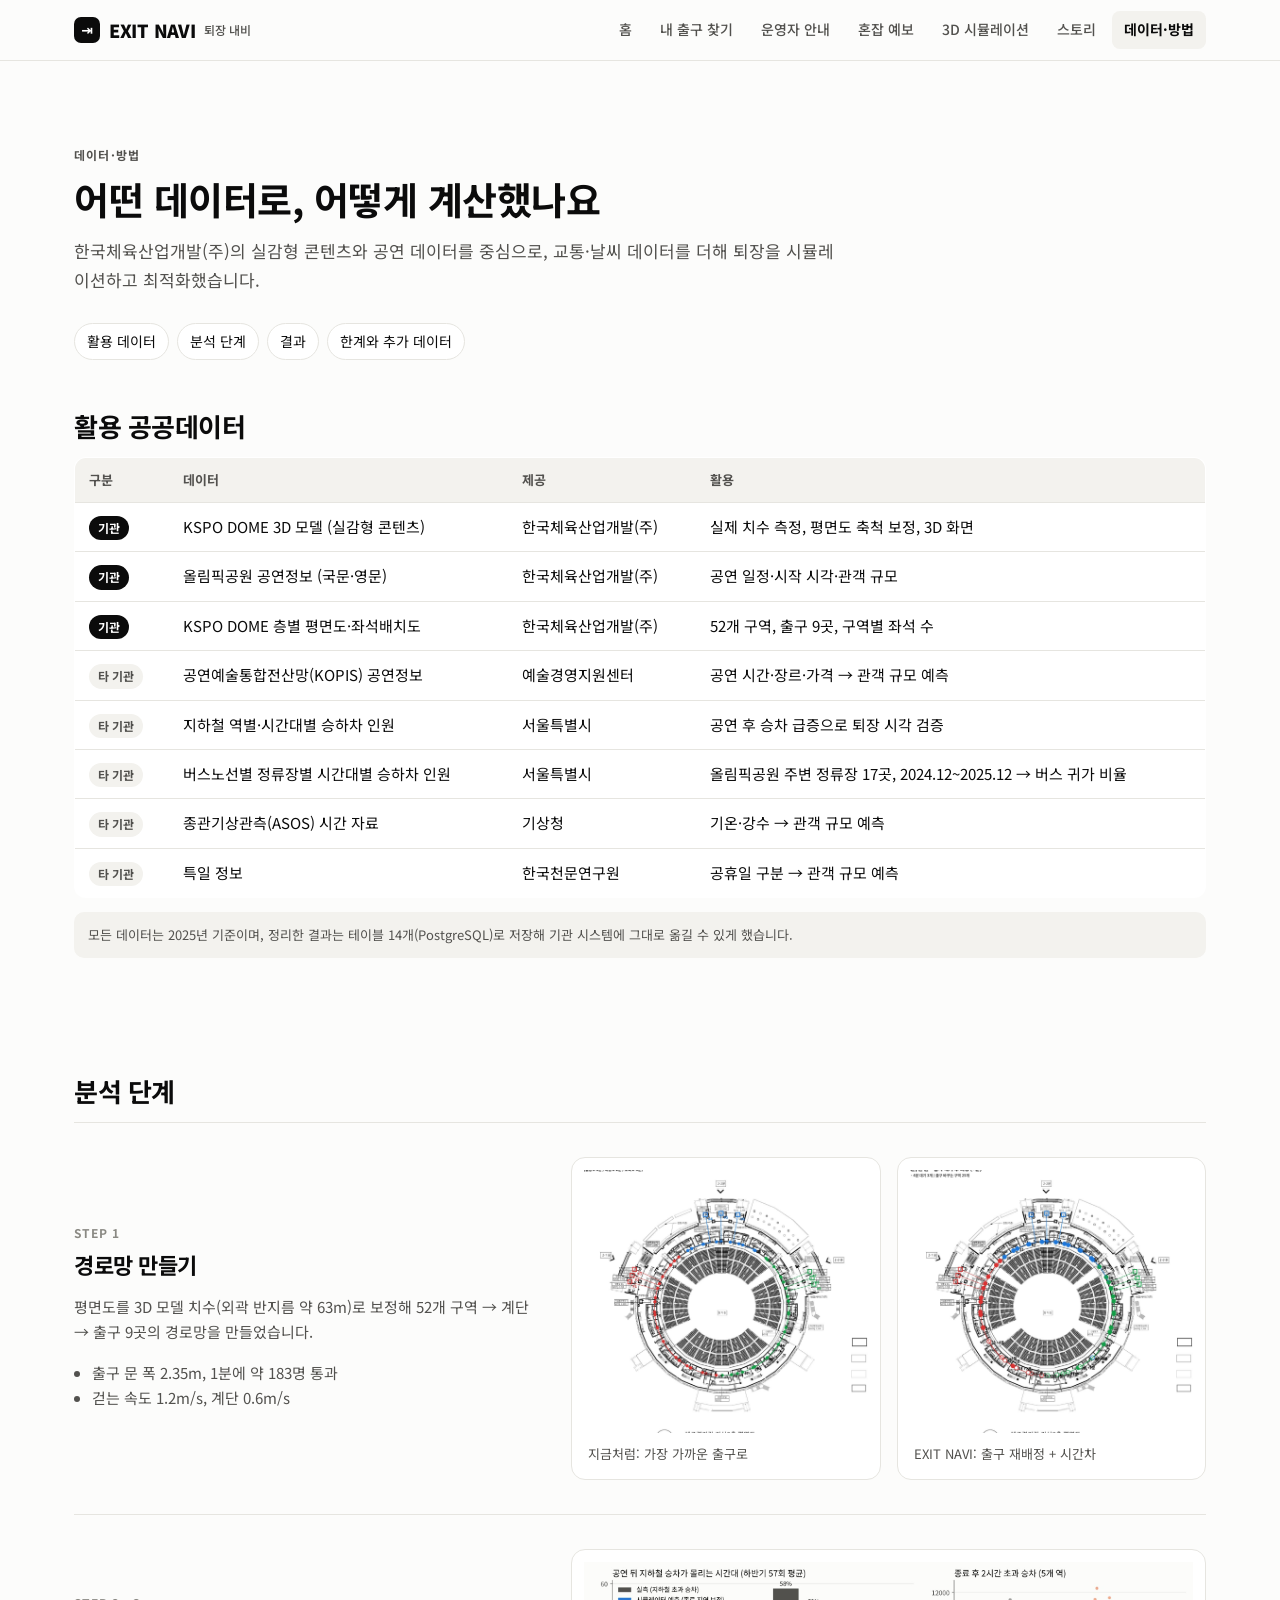
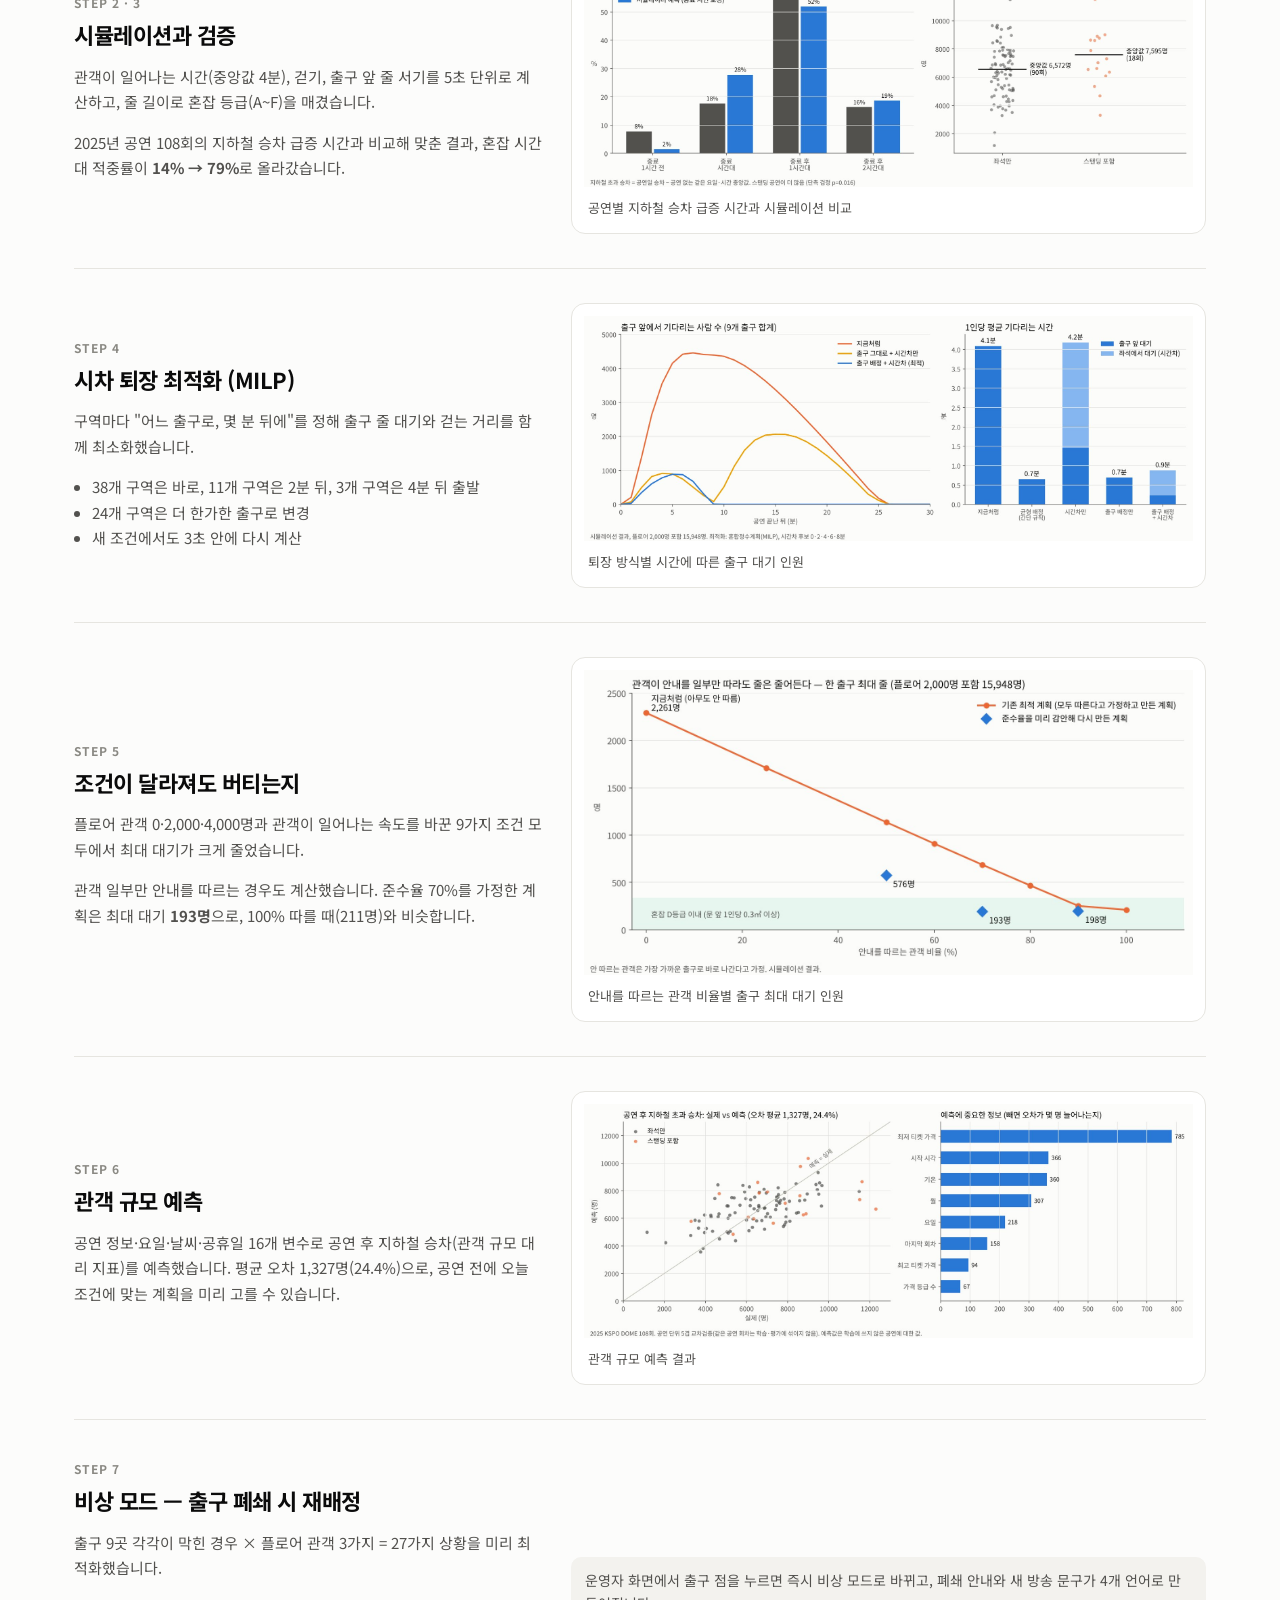
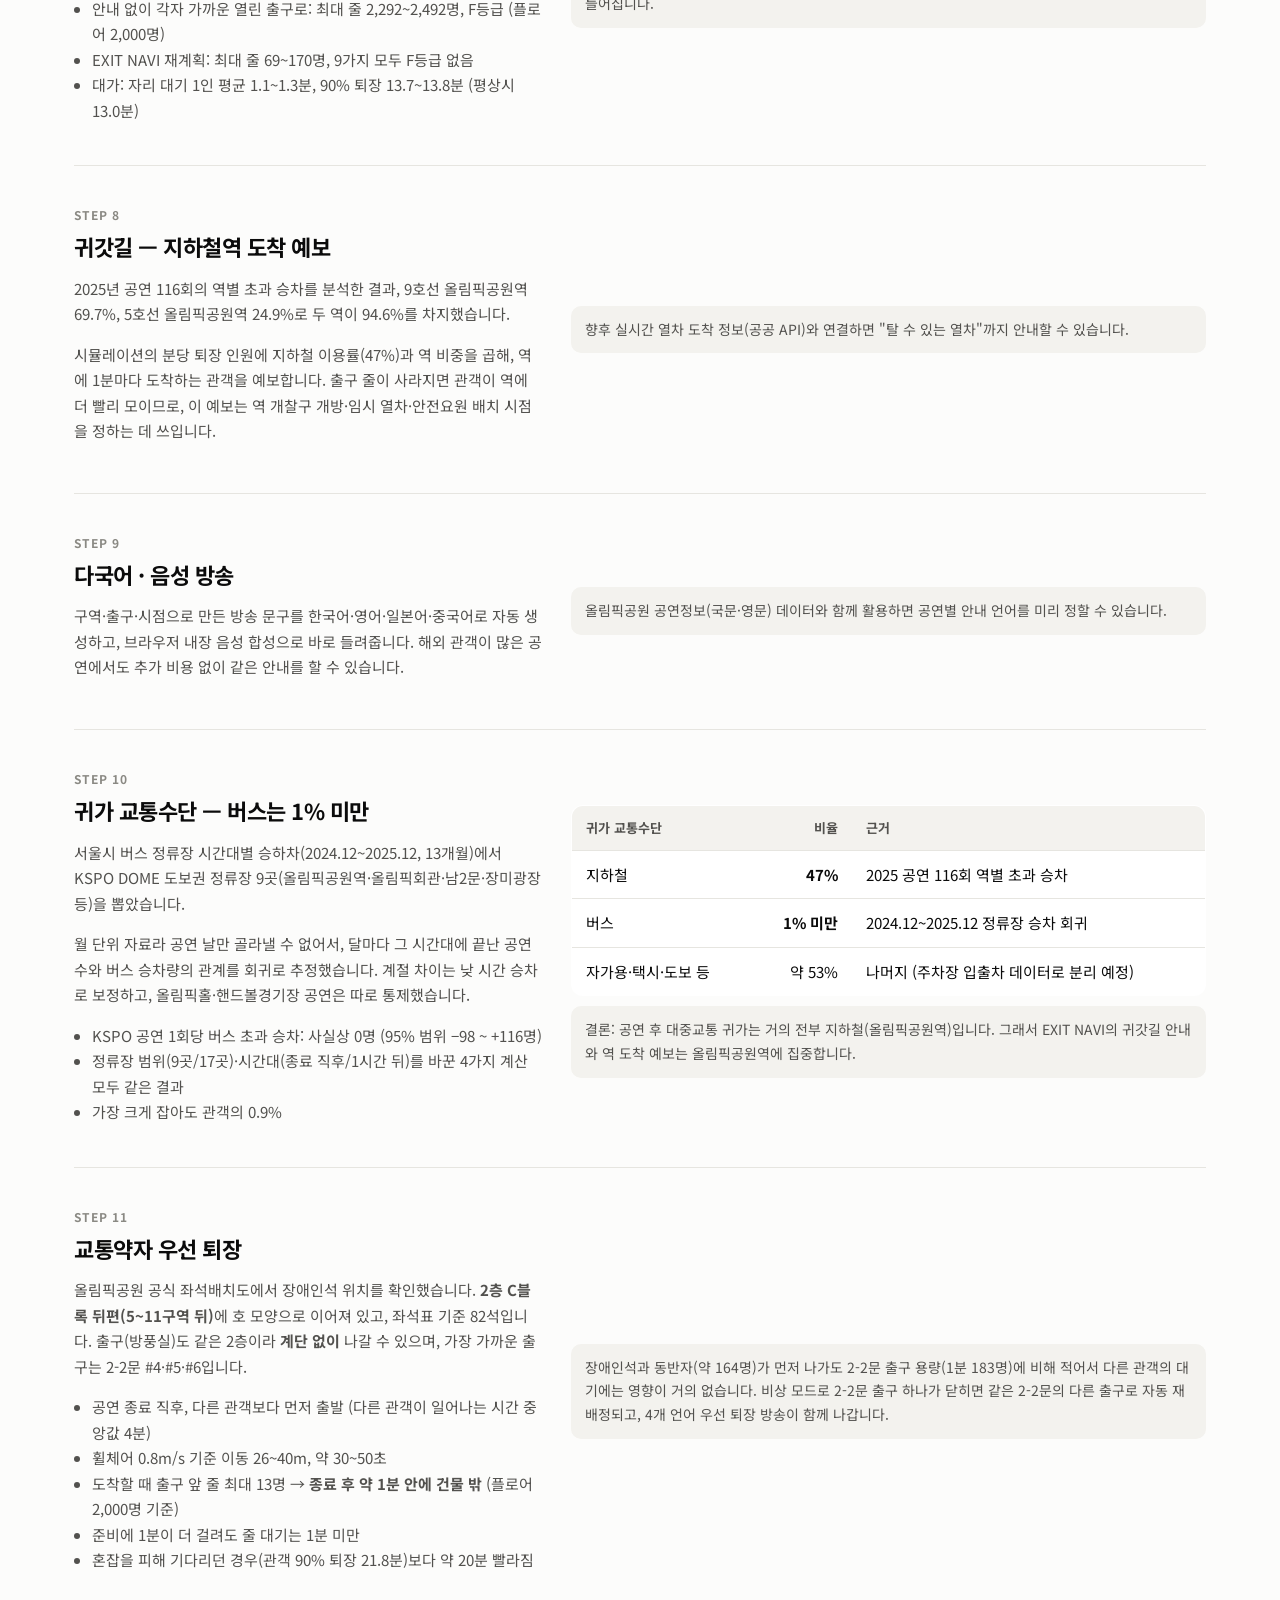
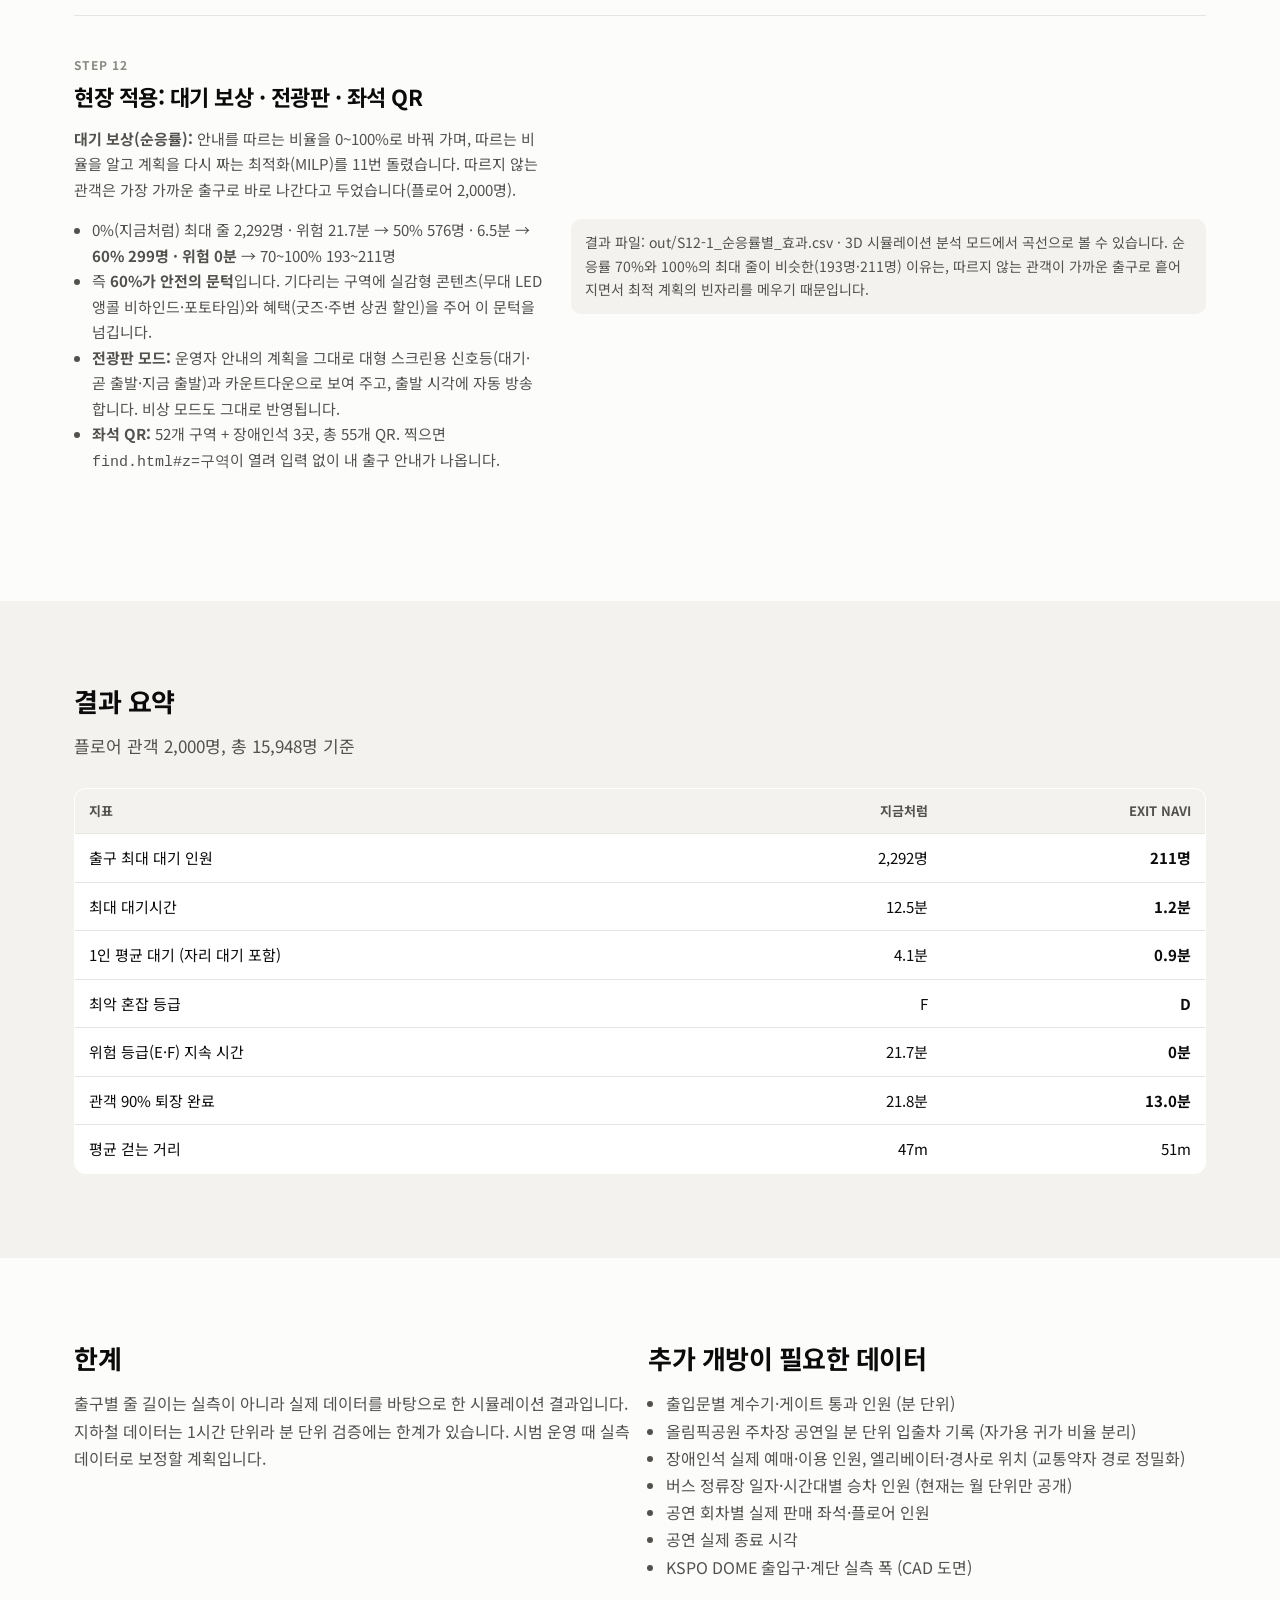
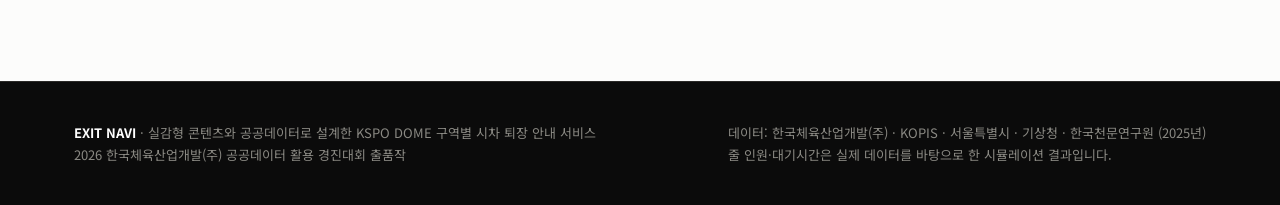
==== about.html @ d622c2fb "add: 추가 기능들" ====
<!DOCTYPE html>
<html lang="ko">
<head>
<meta charset="utf-8">
<meta name="viewport" content="width=device-width, initial-scale=1">
<title>데이터·방법 · EXIT NAVI</title>
<link rel="stylesheet" href="https://fonts.googleapis.com/css2?family=Noto+Sans+KR:wght@400;500;700;900&display=swap">
<link rel="stylesheet" href="css/site.css">
<style>
.toc{display:flex;flex-wrap:wrap;gap:8px;margin-top:6px}
.toc a{font-size:14px;text-decoration:none;border:1px solid var(--line);background:#fff;border-radius:999px;padding:6px 12px}
.step{display:grid;grid-template-columns:minmax(0,.85fr) minmax(0,1.15fr);gap:28px;align-items:center;padding:34px 0;border-top:1px solid var(--line)}
.step h3{font-size:22px;margin:6px 0 10px}
.step p,.step li{color:var(--ink2);font-size:15px}
.step ul{padding-left:18px;margin:8px 0}
.step .k{font-size:12px;font-weight:700;color:var(--ink3);letter-spacing:.08em}
@media(max-width:860px){.step{grid-template-columns:1fr}}
</style>
</head>
<body>
<section style="padding-bottom:30px">
  <div class="wrap">
    <p class="eyebrow">데이터·방법</p>
    <h2 class="t">어떤 데이터로, 어떻게 계산했나요</h2>
    <p class="lead">한국체육산업개발(주)의 실감형 콘텐츠와 공연 데이터를 중심으로, 교통·날씨 데이터를 더해 퇴장을 시뮬레이션하고 최적화했습니다.</p>
    <div class="toc"><a href="#data">활용 데이터</a><a href="#method">분석 단계</a><a href="#result">결과</a><a href="#limit">한계와 추가 데이터</a></div>
  </div>
</section>

<section id="data" style="padding-top:20px">
  <div class="wrap">
    <h2 class="t" style="font-size:26px">활용 공공데이터</h2>
    <div class="tbl">
    <table class="t">
      <thead><tr><th>구분</th><th>데이터</th><th>제공</th><th>활용</th></tr></thead>
      <tbody>
        <tr><td><span class="pill org">기관</span></td><td>KSPO DOME 3D 모델 (실감형 콘텐츠)</td><td>한국체육산업개발(주)</td><td>실제 치수 측정, 평면도 축척 보정, 3D 화면</td></tr>
        <tr><td><span class="pill org">기관</span></td><td>올림픽공원 공연정보 (국문·영문)</td><td>한국체육산업개발(주)</td><td>공연 일정·시작 시각·관객 규모</td></tr>
        <tr><td><span class="pill org">기관</span></td><td>KSPO DOME 층별 평면도·좌석배치도</td><td>한국체육산업개발(주)</td><td>52개 구역, 출구 9곳, 구역별 좌석 수</td></tr>
        <tr><td><span class="pill">타 기관</span></td><td>공연예술통합전산망(KOPIS) 공연정보</td><td>예술경영지원센터</td><td>공연 시간·장르·가격 → 관객 규모 예측</td></tr>
        <tr><td><span class="pill">타 기관</span></td><td>지하철 역별·시간대별 승하차 인원</td><td>서울특별시</td><td>공연 후 승차 급증으로 퇴장 시각 검증</td></tr>
        <tr><td><span class="pill">타 기관</span></td><td>버스노선별 정류장별 시간대별 승하차 인원</td><td>서울특별시</td><td>올림픽공원 주변 정류장 17곳, 2024.12~2025.12 → 버스 귀가 비율</td></tr>
        <tr><td><span class="pill">타 기관</span></td><td>종관기상관측(ASOS) 시간 자료</td><td>기상청</td><td>기온·강수 → 관객 규모 예측</td></tr>
        <tr><td><span class="pill">타 기관</span></td><td>특일 정보</td><td>한국천문연구원</td><td>공휴일 구분 → 관객 규모 예측</td></tr>
      </tbody>
    </table>
    </div>
    <p class="note" style="margin-top:14px">모든 데이터는 2025년 기준이며, 정리한 결과는 테이블 14개(PostgreSQL)로 저장해 기관 시스템에 그대로 옮길 수 있게 했습니다.</p>
  </div>
</section>

<section id="method" style="padding-top:20px">
  <div class="wrap">
    <h2 class="t" style="font-size:26px">분석 단계</h2>
    <div class="step">
      <div><span class="k">STEP 1</span><h3>경로망 만들기</h3>
        <p>평면도를 3D 모델 치수(외곽 반지름 약 63m)로 보정해 52개 구역 → 계단 → 출구 9곳의 경로망을 만들었습니다.</p>
        <ul><li>출구 문 폭 2.35m, 1분에 약 183명 통과</li><li>걷는 속도 1.2m/s, 계단 0.6m/s</li></ul></div>
      <div class="two"><figure class="fig"><img src="img/overlay.jpg" alt="지금처럼 가까운 출구로 나갈 때 경로"><figcaption>지금처럼: 가장 가까운 출구로</figcaption></figure><figure class="fig"><img src="img/planmap.jpg" alt="EXIT NAVI 최적 계획 경로"><figcaption>EXIT NAVI: 출구 재배정 + 시간차</figcaption></figure></div>
    </div>
    <div class="step">
      <div><span class="k">STEP 2 · 3</span><h3>시뮬레이션과 검증</h3>
        <p>관객이 일어나는 시간(중앙값 4분), 걷기, 출구 앞 줄 서기를 5초 단위로 계산하고, 줄 길이로 혼잡 등급(A~F)을 매겼습니다.</p>
        <p>2025년 공연 108회의 지하철 승차 급증 시간과 비교해 맞춘 결과, 혼잡 시간대 적중률이 <b>14% → 79%</b>로 올라갔습니다.</p></div>
      <figure class="fig"><img src="img/valid.jpg" alt="지하철 승차 데이터와 시뮬레이션 비교 검증 차트"><figcaption>공연별 지하철 승차 급증 시간과 시뮬레이션 비교</figcaption></figure>
    </div>
    <div class="step">
      <div><span class="k">STEP 4</span><h3>시차 퇴장 최적화 (MILP)</h3>
        <p>구역마다 "어느 출구로, 몇 분 뒤에"를 정해 출구 줄 대기와 걷는 거리를 함께 최소화했습니다.</p>
        <ul><li>38개 구역은 바로, 11개 구역은 2분 뒤, 3개 구역은 4분 뒤 출발</li><li>24개 구역은 더 한가한 출구로 변경</li><li>새 조건에서도 3초 안에 다시 계산</li></ul></div>
      <figure class="fig"><img src="img/compare.jpg" alt="퇴장 방식별 출구 대기 인원 비교 차트"><figcaption>퇴장 방식별 시간에 따른 출구 대기 인원</figcaption></figure>
    </div>
    <div class="step">
      <div><span class="k">STEP 5</span><h3>조건이 달라져도 버티는지</h3>
        <p>플로어 관객 0·2,000·4,000명과 관객이 일어나는 속도를 바꾼 9가지 조건 모두에서 최대 대기가 크게 줄었습니다.</p>
        <p>관객 일부만 안내를 따르는 경우도 계산했습니다. 준수율 70%를 가정한 계획은 최대 대기 <b>193명</b>으로, 100% 따를 때(211명)와 비슷합니다.</p></div>
      <figure class="fig"><img src="img/comp.jpg" alt="안내 준수율별 최대 대기 인원 차트"><figcaption>안내를 따르는 관객 비율별 출구 최대 대기 인원</figcaption></figure>
    </div>
    <div class="step">
      <div><span class="k">STEP 6</span><h3>관객 규모 예측</h3>
        <p>공연 정보·요일·날씨·공휴일 16개 변수로 공연 후 지하철 승차(관객 규모 대리 지표)를 예측했습니다. 평균 오차 1,327명(24.4%)으로, 공연 전에 오늘 조건에 맞는 계획을 미리 고를 수 있습니다.</p></div>
      <figure class="fig"><img src="img/pred.jpg" alt="관객 규모 예측 결과 차트"><figcaption>관객 규모 예측 결과</figcaption></figure>
    </div>
    <div class="step">
      <div><span class="k">STEP 7</span><h3>비상 모드 — 출구 폐쇄 시 재배정</h3>
        <p>출구 9곳 각각이 막힌 경우 × 플로어 관객 3가지 = 27가지 상황을 미리 최적화했습니다.</p>
        <ul><li>안내 없이 각자 가까운 열린 출구로: 최대 줄 2,292~2,492명, F등급 (플로어 2,000명)</li><li>EXIT NAVI 재계획: 최대 줄 69~170명, 9가지 모두 F등급 없음</li><li>대가: 자리 대기 1인 평균 1.1~1.3분, 90% 퇴장 13.7~13.8분 (평상시 13.0분)</li></ul></div>
      <div class="note" style="font-size:14px">운영자 화면에서 출구 점을 누르면 즉시 비상 모드로 바뀌고, 폐쇄 안내와 새 방송 문구가 4개 언어로 만들어집니다.</div>
    </div>
    <div class="step">
      <div><span class="k">STEP 8</span><h3>귀갓길 — 지하철역 도착 예보</h3>
        <p>2025년 공연 116회의 역별 초과 승차를 분석한 결과, 9호선 올림픽공원역 69.7%, 5호선 올림픽공원역 24.9%로 두 역이 94.6%를 차지했습니다.</p>
        <p>시뮬레이션의 분당 퇴장 인원에 지하철 이용률(47%)과 역 비중을 곱해, 역에 1분마다 도착하는 관객을 예보합니다. 출구 줄이 사라지면 관객이 역에 더 빨리 모이므로, 이 예보는 역 개찰구 개방·임시 열차·안전요원 배치 시점을 정하는 데 쓰입니다.</p></div>
      <div class="note" style="font-size:14px">향후 실시간 열차 도착 정보(공공 API)와 연결하면 "탈 수 있는 열차"까지 안내할 수 있습니다.</div>
    </div>
    <div class="step">
      <div><span class="k">STEP 9</span><h3>다국어 · 음성 방송</h3>
        <p>구역·출구·시점으로 만든 방송 문구를 한국어·영어·일본어·중국어로 자동 생성하고, 브라우저 내장 음성 합성으로 바로 들려줍니다. 해외 관객이 많은 공연에서도 추가 비용 없이 같은 안내를 할 수 있습니다.</p></div>
      <div class="note" style="font-size:14px">올림픽공원 공연정보(국문·영문) 데이터와 함께 활용하면 공연별 안내 언어를 미리 정할 수 있습니다.</div>
    </div>
    <div class="step">
      <div><span class="k">STEP 10</span><h3>귀가 교통수단 — 버스는 1% 미만</h3>
        <p>서울시 버스 정류장 시간대별 승하차(2024.12~2025.12, 13개월)에서 KSPO DOME 도보권 정류장 9곳(올림픽공원역·올림픽회관·남2문·장미광장 등)을 뽑았습니다.</p>
        <p>월 단위 자료라 공연 날만 골라낼 수 없어서, 달마다 그 시간대에 끝난 공연 수와 버스 승차량의 관계를 회귀로 추정했습니다. 계절 차이는 낮 시간 승차로 보정하고, 올림픽홀·핸드볼경기장 공연은 따로 통제했습니다.</p>
        <ul><li>KSPO 공연 1회당 버스 초과 승차: 사실상 0명 (95% 범위 −98 ~ +116명)</li><li>정류장 범위(9곳/17곳)·시간대(종료 직후/1시간 뒤)를 바꾼 4가지 계산 모두 같은 결과</li><li>가장 크게 잡아도 관객의 0.9%</li></ul></div>
      <div>
        <div class="tbl"><table class="t">
          <thead><tr><th>귀가 교통수단</th><th class="num">비율</th><th>근거</th></tr></thead>
          <tbody>
            <tr><td>지하철</td><td class="num"><b>47%</b></td><td>2025 공연 116회 역별 초과 승차</td></tr>
            <tr><td>버스</td><td class="num"><b>1% 미만</b></td><td>2024.12~2025.12 정류장 승차 회귀</td></tr>
            <tr><td>자가용·택시·도보 등</td><td class="num">약 53%</td><td>나머지 (주차장 입출차 데이터로 분리 예정)</td></tr>
          </tbody>
        </table></div>
        <p class="note" style="font-size:14px;margin-top:10px">결론: 공연 후 대중교통 귀가는 거의 전부 지하철(올림픽공원역)입니다. 그래서 EXIT NAVI의 귀갓길 안내와 역 도착 예보는 올림픽공원역에 집중합니다.</p>
      </div>
    </div>
    <div class="step">
      <div><span class="k">STEP 11</span><h3>교통약자 우선 퇴장</h3>
        <p>올림픽공원 공식 좌석배치도에서 장애인석 위치를 확인했습니다. <b>2층 C블록 뒤편(5~11구역 뒤)</b>에 호 모양으로 이어져 있고, 좌석표 기준 82석입니다. 출구(방풍실)도 같은 2층이라 <b>계단 없이</b> 나갈 수 있으며, 가장 가까운 출구는 2-2문 #4·#5·#6입니다.</p>
        <ul><li>공연 종료 직후, 다른 관객보다 먼저 출발 (다른 관객이 일어나는 시간 중앙값 4분)</li><li>휠체어 0.8m/s 기준 이동 26~40m, 약 30~50초</li><li>도착할 때 출구 앞 줄 최대 13명 → <b>종료 후 약 1분 안에 건물 밖</b> (플로어 2,000명 기준)</li><li>준비에 1분이 더 걸려도 줄 대기는 1분 미만</li><li>혼잡을 피해 기다리던 경우(관객 90% 퇴장 21.8분)보다 약 20분 빨라짐</li></ul></div>
      <div class="note" style="font-size:14px">장애인석과 동반자(약 164명)가 먼저 나가도 2-2문 출구 용량(1분 183명)에 비해 적어서 다른 관객의 대기에는 영향이 거의 없습니다. 비상 모드로 2-2문 출구 하나가 닫히면 같은 2-2문의 다른 출구로 자동 재배정되고, 4개 언어 우선 퇴장 방송이 함께 나갑니다.</div>
    </div>
    <div class="step">
      <div><span class="k">STEP 12</span><h3>현장 적용: 대기 보상 · 전광판 · 좌석 QR</h3>
        <p><b>대기 보상(순응률):</b> 안내를 따르는 비율을 0~100%로 바꿔 가며, 따르는 비율을 알고 계획을 다시 짜는 최적화(MILP)를 11번 돌렸습니다. 따르지 않는 관객은 가장 가까운 출구로 바로 나간다고 두었습니다(플로어 2,000명).</p>
        <ul><li>0%(지금처럼) 최대 줄 2,292명 · 위험 21.7분 → 50% 576명 · 6.5분 → <b>60% 299명 · 위험 0분</b> → 70~100% 193~211명</li>
        <li>즉 <b>60%가 안전의 문턱</b>입니다. 기다리는 구역에 실감형 콘텐츠(무대 LED 앵콜 비하인드·포토타임)와 혜택(굿즈·주변 상권 할인)을 주어 이 문턱을 넘깁니다.</li>
        <li><b>전광판 모드:</b> 운영자 안내의 계획을 그대로 대형 스크린용 신호등(대기·곧 출발·지금 출발)과 카운트다운으로 보여 주고, 출발 시각에 자동 방송합니다. 비상 모드도 그대로 반영됩니다.</li>
        <li><b>좌석 QR:</b> 52개 구역 + 장애인석 3곳, 총 55개 QR. 찍으면 <code>find.html#z=구역</code>이 열려 입력 없이 내 출구 안내가 나옵니다.</li></ul></div>
      <div class="note" style="font-size:14px">결과 파일: out/S12-1_순응률별_효과.csv · 3D 시뮬레이션 분석 모드에서 곡선으로 볼 수 있습니다. 순응률 70%와 100%의 최대 줄이 비슷한(193명·211명) 이유는, 따르지 않는 관객이 가까운 출구로 흩어지면서 최적 계획의 빈자리를 메우기 때문입니다.</div>
    </div>
  </div>
</section>

<section id="result" style="background:var(--soft)">
  <div class="wrap">
    <h2 class="t" style="font-size:26px">결과 요약</h2>
    <p class="lead">플로어 관객 2,000명, 총 15,948명 기준</p>
    <div class="tbl">
    <table class="t">
      <thead><tr><th>지표</th><th class="num">지금처럼</th><th class="num">EXIT NAVI</th></tr></thead>
      <tbody>
        <tr><td>출구 최대 대기 인원</td><td class="num">2,292명</td><td class="num"><b>211명</b></td></tr>
        <tr><td>최대 대기시간</td><td class="num">12.5분</td><td class="num"><b>1.2분</b></td></tr>
        <tr><td>1인 평균 대기 (자리 대기 포함)</td><td class="num">4.1분</td><td class="num"><b>0.9분</b></td></tr>
        <tr><td>최악 혼잡 등급</td><td class="num">F</td><td class="num"><b>D</b></td></tr>
        <tr><td>위험 등급(E·F) 지속 시간</td><td class="num">21.7분</td><td class="num"><b>0분</b></td></tr>
        <tr><td>관객 90% 퇴장 완료</td><td class="num">21.8분</td><td class="num"><b>13.0분</b></td></tr>
        <tr><td>평균 걷는 거리</td><td class="num">47m</td><td class="num">51m</td></tr>
      </tbody>
    </table>
    </div>
  </div>
</section>

<section id="limit">
  <div class="wrap two" style="align-items:start">
    <div>
      <h2 class="t" style="font-size:26px">한계</h2>
      <p style="color:var(--ink2)">출구별 줄 길이는 실측이 아니라 실제 데이터를 바탕으로 한 시뮬레이션 결과입니다. 지하철 데이터는 1시간 단위라 분 단위 검증에는 한계가 있습니다. 시범 운영 때 실측 데이터로 보정할 계획입니다.</p>
    </div>
    <div>
      <h2 class="t" style="font-size:26px">추가 개방이 필요한 데이터</h2>
      <ul style="color:var(--ink2);padding-left:18px">
        <li>출입문별 계수기·게이트 통과 인원 (분 단위)</li>
        <li>올림픽공원 주차장 공연일 분 단위 입출차 기록 (자가용 귀가 비율 분리)</li>
        <li>장애인석 실제 예매·이용 인원, 엘리베이터·경사로 위치 (교통약자 경로 정밀화)</li>
        <li>버스 정류장 일자·시간대별 승차 인원 (현재는 월 단위만 공개)</li>
        <li>공연 회차별 실제 판매 좌석·플로어 인원</li>
        <li>공연 실제 종료 시각</li>
        <li>KSPO DOME 출입구·계단 실측 폭 (CAD 도면)</li>
      </ul>
    </div>
  </div>
</section>
<script src="js/nav.js"></script>
</body>
</html>
---- css/site.css ----
:root{--bg:#fcfcfb;--ink:#0b0b0b;--ink2:#52514e;--ink3:#8a8983;--line:#e6e5e0;--soft:#f3f2ee;--red:#e34948;--blue:#2a78d6;--green:#1baf7a;--amber:#eda100;--orange:#eb6834}
*{box-sizing:border-box}
html{scroll-behavior:smooth}
body{margin:0;background:var(--bg);color:var(--ink);font-family:'Noto Sans KR',system-ui,-apple-system,'Malgun Gothic',sans-serif;line-height:1.7;-webkit-font-smoothing:antialiased}
a{color:inherit}
img{max-width:100%;display:block}

/* nav */
.nav{position:sticky;top:0;z-index:40;background:rgba(252,252,251,.92);backdrop-filter:blur(8px);border-bottom:1px solid var(--line)}
.nav .in{max-width:1180px;margin:0 auto;display:flex;align-items:center;gap:22px;padding:0 24px;height:60px}
.logo{display:flex;align-items:center;gap:9px;text-decoration:none;font-weight:900;letter-spacing:-.3px;font-size:18px}
.logo i{width:26px;height:26px;border-radius:7px;background:var(--ink);display:grid;place-items:center;color:#fff;font-style:normal;font-size:14px}
.logo small{font-weight:500;font-size:12px;color:var(--ink2);letter-spacing:0}
.nav .links{display:flex;gap:4px;margin-left:auto}
.nav .links a{text-decoration:none;font-size:14px;font-weight:500;color:var(--ink2);padding:7px 12px;border-radius:8px}
.nav .links a:hover{background:var(--soft);color:var(--ink)}
.nav .links a.on{color:var(--ink);background:var(--soft);font-weight:700}
.nav .menu{display:none;margin-left:auto;border:1px solid var(--line);background:#fff;border-radius:8px;padding:6px 10px;font:inherit;font-size:14px}
@media(max-width:820px){.nav .links{display:none;position:absolute;top:60px;left:0;right:0;flex-direction:column;background:#fff;border-bottom:1px solid var(--line);padding:8px 16px}.nav .links.open{display:flex}.nav .menu{display:block}}

.wrap{max-width:1180px;margin:0 auto;padding:0 24px}
section{padding:84px 0}
.eyebrow{font-size:12px;font-weight:700;letter-spacing:.1em;color:var(--ink2);text-transform:uppercase;margin:0 0 10px}
h1,h2,h3{letter-spacing:-.5px;line-height:1.25}
h2.t{font-size:clamp(26px,3vw,38px);margin:0 0 14px}
p.lead{font-size:17px;color:var(--ink2);max-width:760px;margin:0 0 28px}
.btn{display:inline-flex;align-items:center;gap:6px;padding:12px 18px;border-radius:10px;background:var(--ink);color:#fff;text-decoration:none;font-weight:700;font-size:15px;border:1px solid var(--ink)}
.btn.ghost{background:transparent;color:inherit;border-color:currentColor}
.btn.light{background:#fff;color:var(--ink);border-color:#fff}
.btns{display:flex;flex-wrap:wrap;gap:10px}

/* hero */
.hero{background:#0b0b0b;color:#fff;padding:96px 0 0;overflow:hidden}
.hero .grid{display:grid;grid-template-columns:1.05fr 1fr;gap:40px;align-items:center}
.hero h1{font-size:clamp(34px,4.8vw,60px);font-weight:900;margin:0 0 18px;letter-spacing:-1.2px}
.hero h1 em{font-style:normal;color:#ff7b6b}
.hero p{color:#c3c2b7;font-size:17px;max-width:560px;margin:0 0 28px}
.hero .tag{display:inline-block;border:1px solid #3a3936;border-radius:999px;padding:4px 12px;font-size:12px;color:#c3c2b7;margin-bottom:22px}
.hero .shot{border-radius:16px 16px 0 0;overflow:hidden;border:1px solid #2a2927;border-bottom:0;box-shadow:0 30px 80px rgba(0,0,0,.5)}
.kpis{display:grid;grid-template-columns:repeat(4,1fr);gap:0;border-top:1px solid #2a2927;margin-top:64px}
.kpi{padding:26px 22px;border-right:1px solid #2a2927}
.kpi:last-child{border-right:0}
.kpi .l{font-size:13px;color:#a5a49c}
.kpi .v{font-size:clamp(24px,2.6vw,34px);font-weight:900;letter-spacing:-.8px;line-height:1.2;margin-top:4px;font-variant-numeric:tabular-nums}
.kpi .v s{color:#77766f;font-weight:500;text-decoration:none;font-size:.62em;margin-right:6px}
.kpi .d{font-size:12px;color:#8a8983;margin-top:2px}
@media(max-width:900px){.hero .grid{grid-template-columns:1fr}.kpis{grid-template-columns:repeat(2,1fr)}.kpi:nth-child(2){border-right:0}.kpi:nth-child(-n+2){border-bottom:1px solid #2a2927}}

/* cards */
.cards{display:grid;grid-template-columns:repeat(auto-fit,minmax(250px,1fr));gap:16px}
.card{background:#fff;border:1px solid var(--line);border-radius:16px;padding:22px}
.card h3{font-size:18px;margin:6px 0 8px}
.card p{margin:0;color:var(--ink2);font-size:15px}
.card .n{font-size:12px;font-weight:700;color:var(--ink3)}
a.card{text-decoration:none;display:flex;flex-direction:column;transition:border-color .2s,transform .2s}
a.card:hover{border-color:var(--ink2);transform:translateY(-2px)}
a.card .go{margin-top:auto;padding-top:14px;font-weight:700;font-size:14px}
a.card img{border-radius:10px;border:1px solid var(--line);margin:-6px -6px 14px;width:calc(100% + 12px);aspect-ratio:16/9;object-fit:cover}

.problem{display:grid;grid-template-columns:1fr 1fr;gap:40px;align-items:center}
.stat-big{font-size:clamp(56px,7vw,92px);font-weight:900;letter-spacing:-2px;line-height:1}
.stat-big small{font-size:.32em;letter-spacing:0;font-weight:700;color:var(--ink2);margin-left:6px}
.facts{display:grid;gap:14px;margin-top:22px}
.fact{display:flex;gap:14px;align-items:baseline;border-top:1px solid var(--line);padding-top:14px}
.fact b{font-size:22px;min-width:120px;font-variant-numeric:tabular-nums}
.fact span{color:var(--ink2);font-size:15px}
@media(max-width:860px){.problem{grid-template-columns:1fr}}

.steps{counter-reset:s;display:grid;grid-template-columns:repeat(4,1fr);gap:16px}
.steps .card{position:relative}
.steps .card::before{counter-increment:s;content:counter(s);display:grid;place-items:center;width:30px;height:30px;border-radius:50%;background:var(--ink);color:#fff;font-weight:700;font-size:14px;margin-bottom:8px}
@media(max-width:900px){.steps{grid-template-columns:1fr 1fr}}
@media(max-width:520px){.steps{grid-template-columns:1fr}}

table.t{width:100%;border-collapse:collapse;font-size:15px;background:#fff;border:1px solid var(--line);border-radius:12px;overflow:hidden}
table.t th,table.t td{padding:11px 14px;border-bottom:1px solid var(--line);text-align:left;vertical-align:top}
table.t th{background:var(--soft);font-size:13px;color:var(--ink2);font-weight:700}
table.t td.num,table.t th.num{text-align:right;font-variant-numeric:tabular-nums;white-space:nowrap}
table.t tr:last-child td{border-bottom:0}
table.t tr.best td{font-weight:700;background:#f2f8ff}
.tbl{overflow-x:auto}

.fig{background:#fff;border:1px solid var(--line);border-radius:14px;padding:12px;margin:0}
.fig figcaption{font-size:13px;color:var(--ink2);padding:10px 4px 2px}
.two{display:grid;grid-template-columns:1fr 1fr;gap:16px}
@media(max-width:860px){.two{grid-template-columns:1fr}}

.pill{display:inline-block;font-size:12px;font-weight:700;padding:2px 9px;border-radius:999px;background:var(--soft);color:var(--ink2)}
.pill.org{background:#0b0b0b;color:#fff}
.note{font-size:13px;color:var(--ink2);background:var(--soft);border-radius:10px;padding:12px 14px}

.dark{background:#0b0b0b;color:#fff}
.dark p.lead{color:#c3c2b7}
.dark .eyebrow{color:#a5a49c}
footer{background:#0b0b0b;color:#8a8983;font-size:13px;padding:40px 0;border-top:1px solid #2a2927}
footer b{color:#fff}
footer .row{display:flex;flex-wrap:wrap;justify-content:space-between;gap:16px}
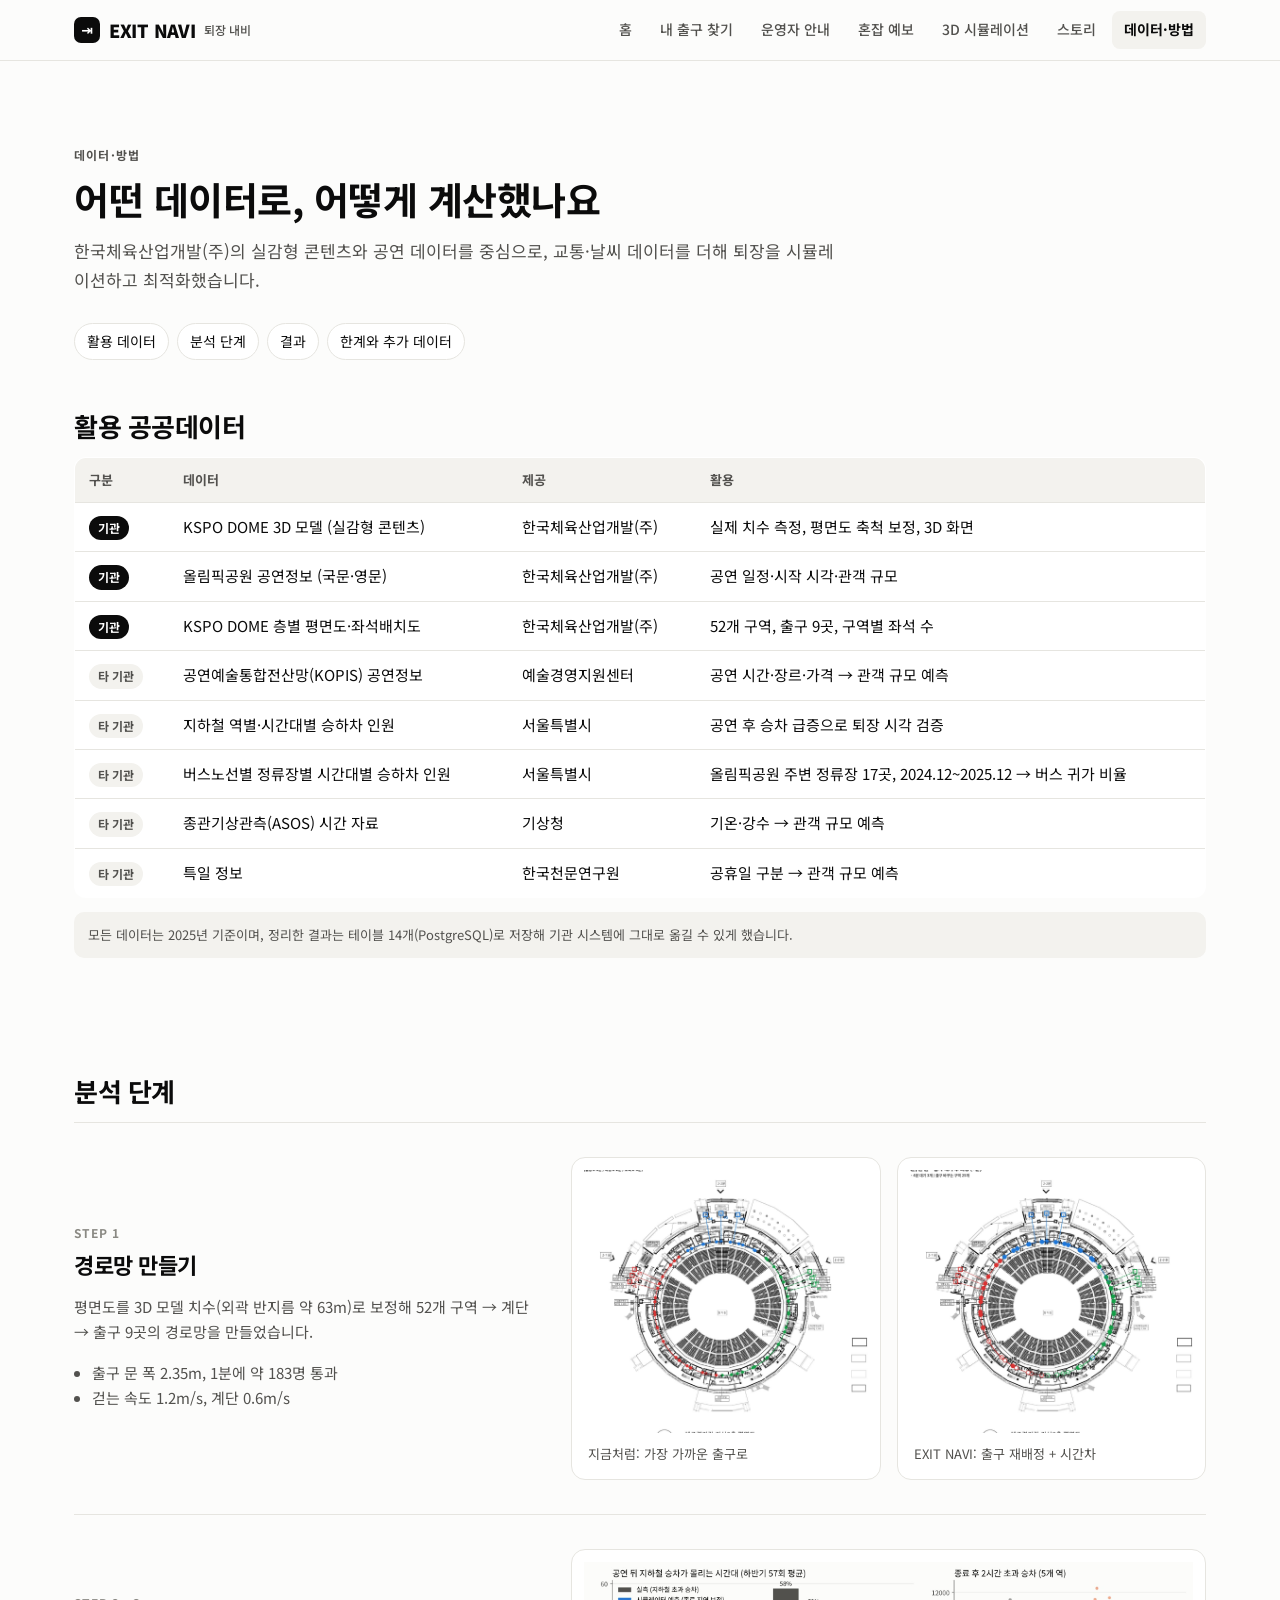
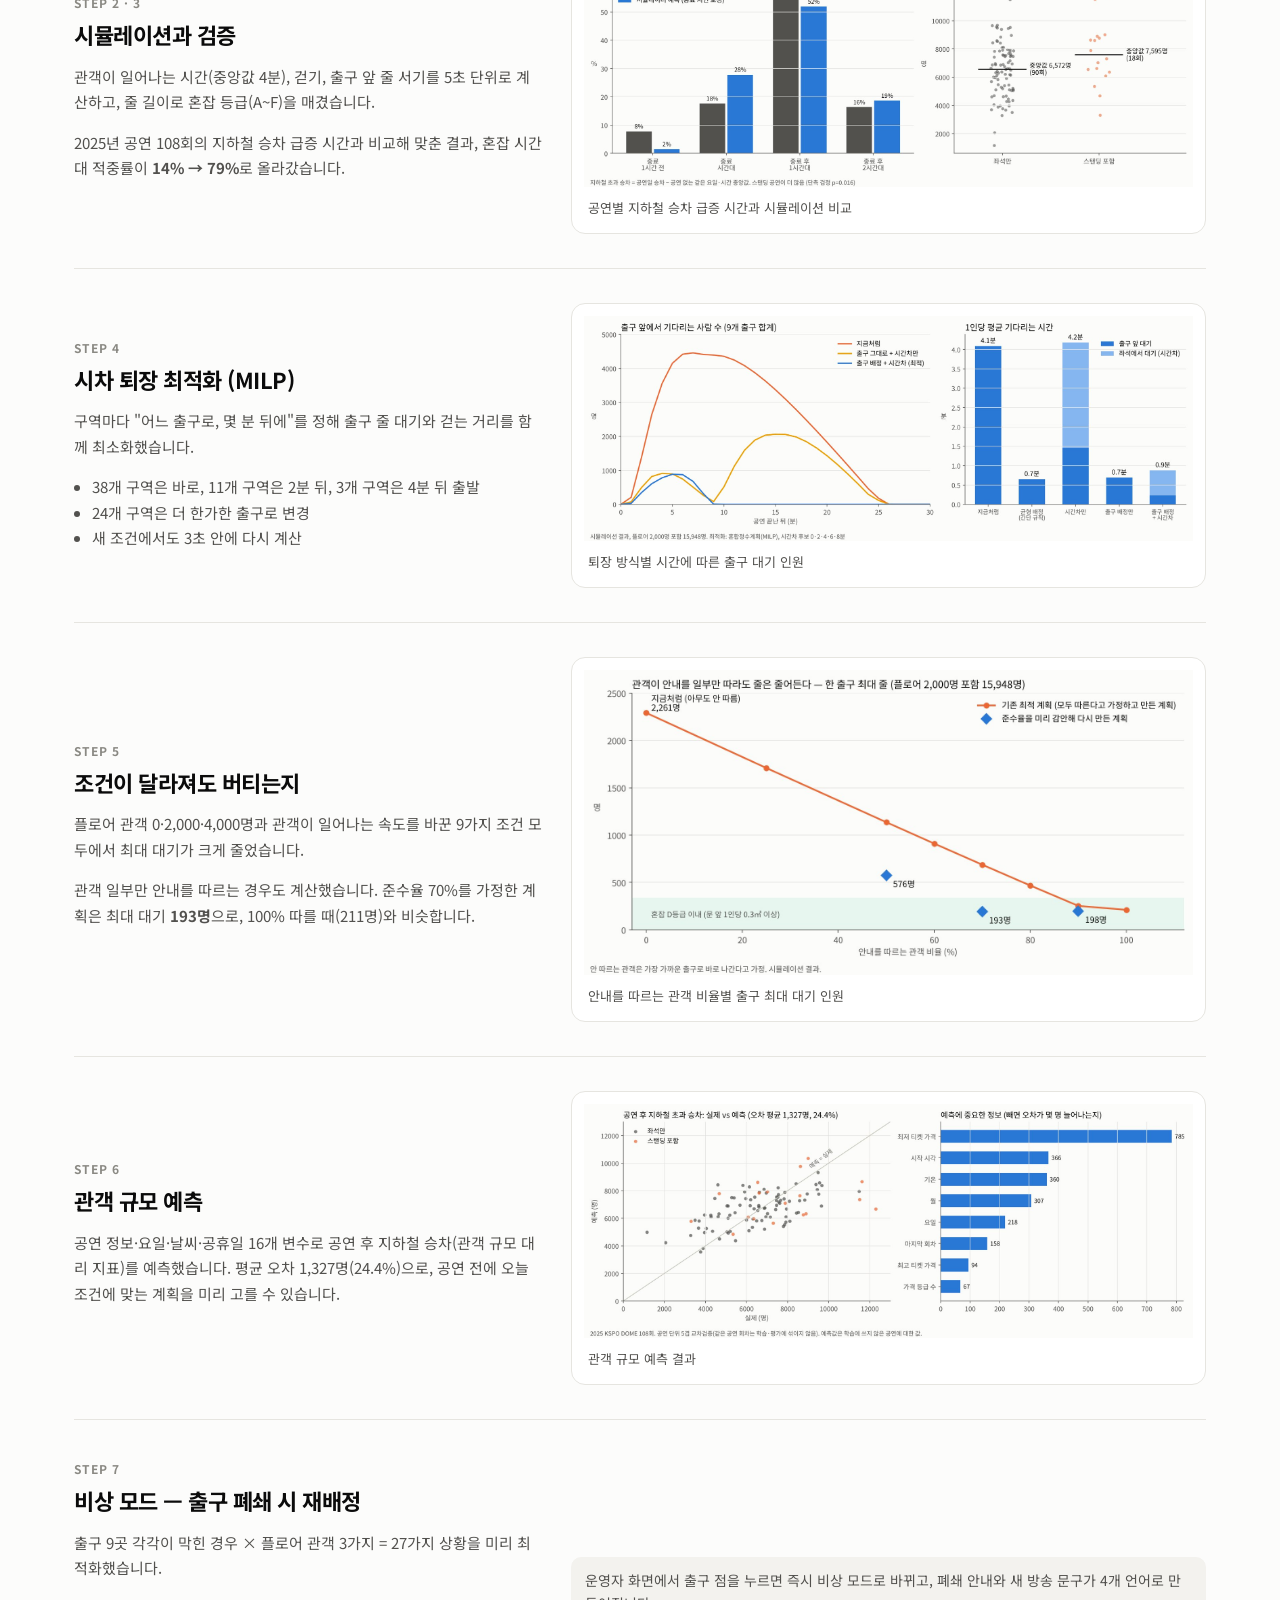
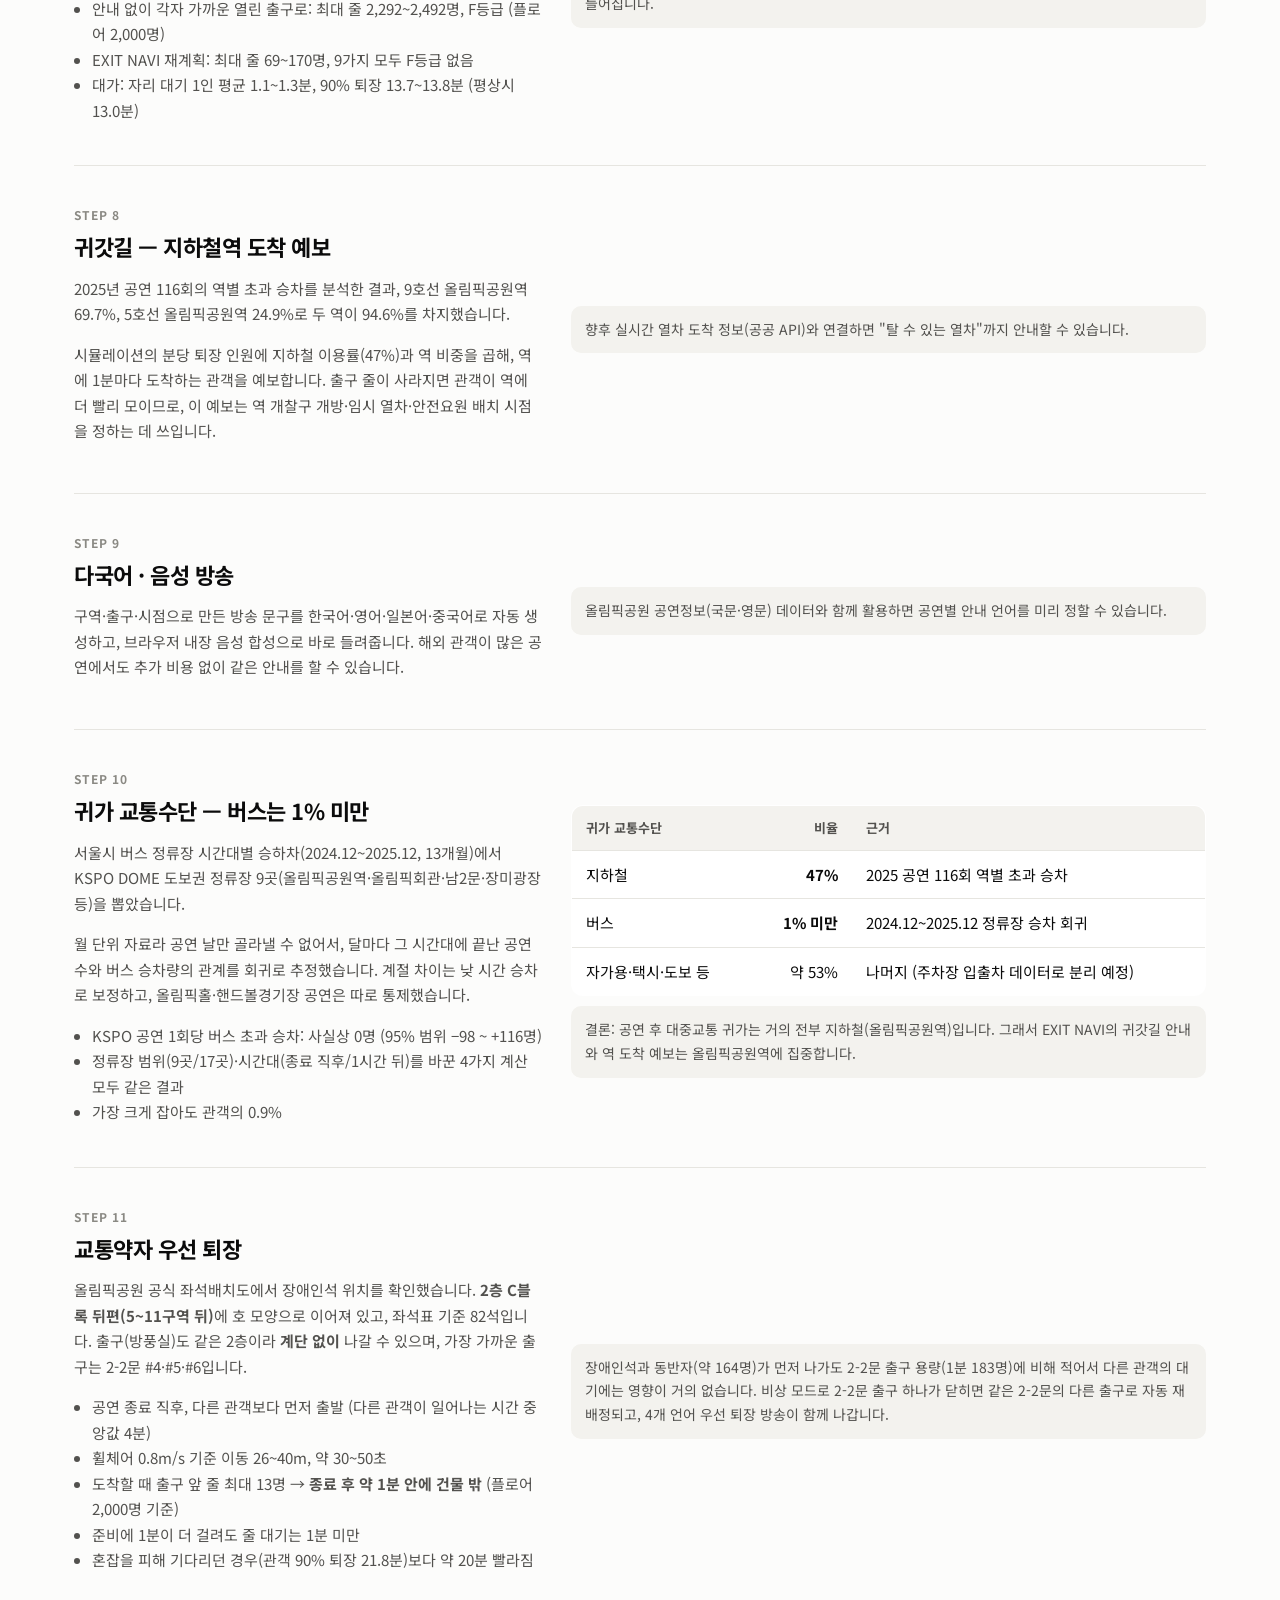
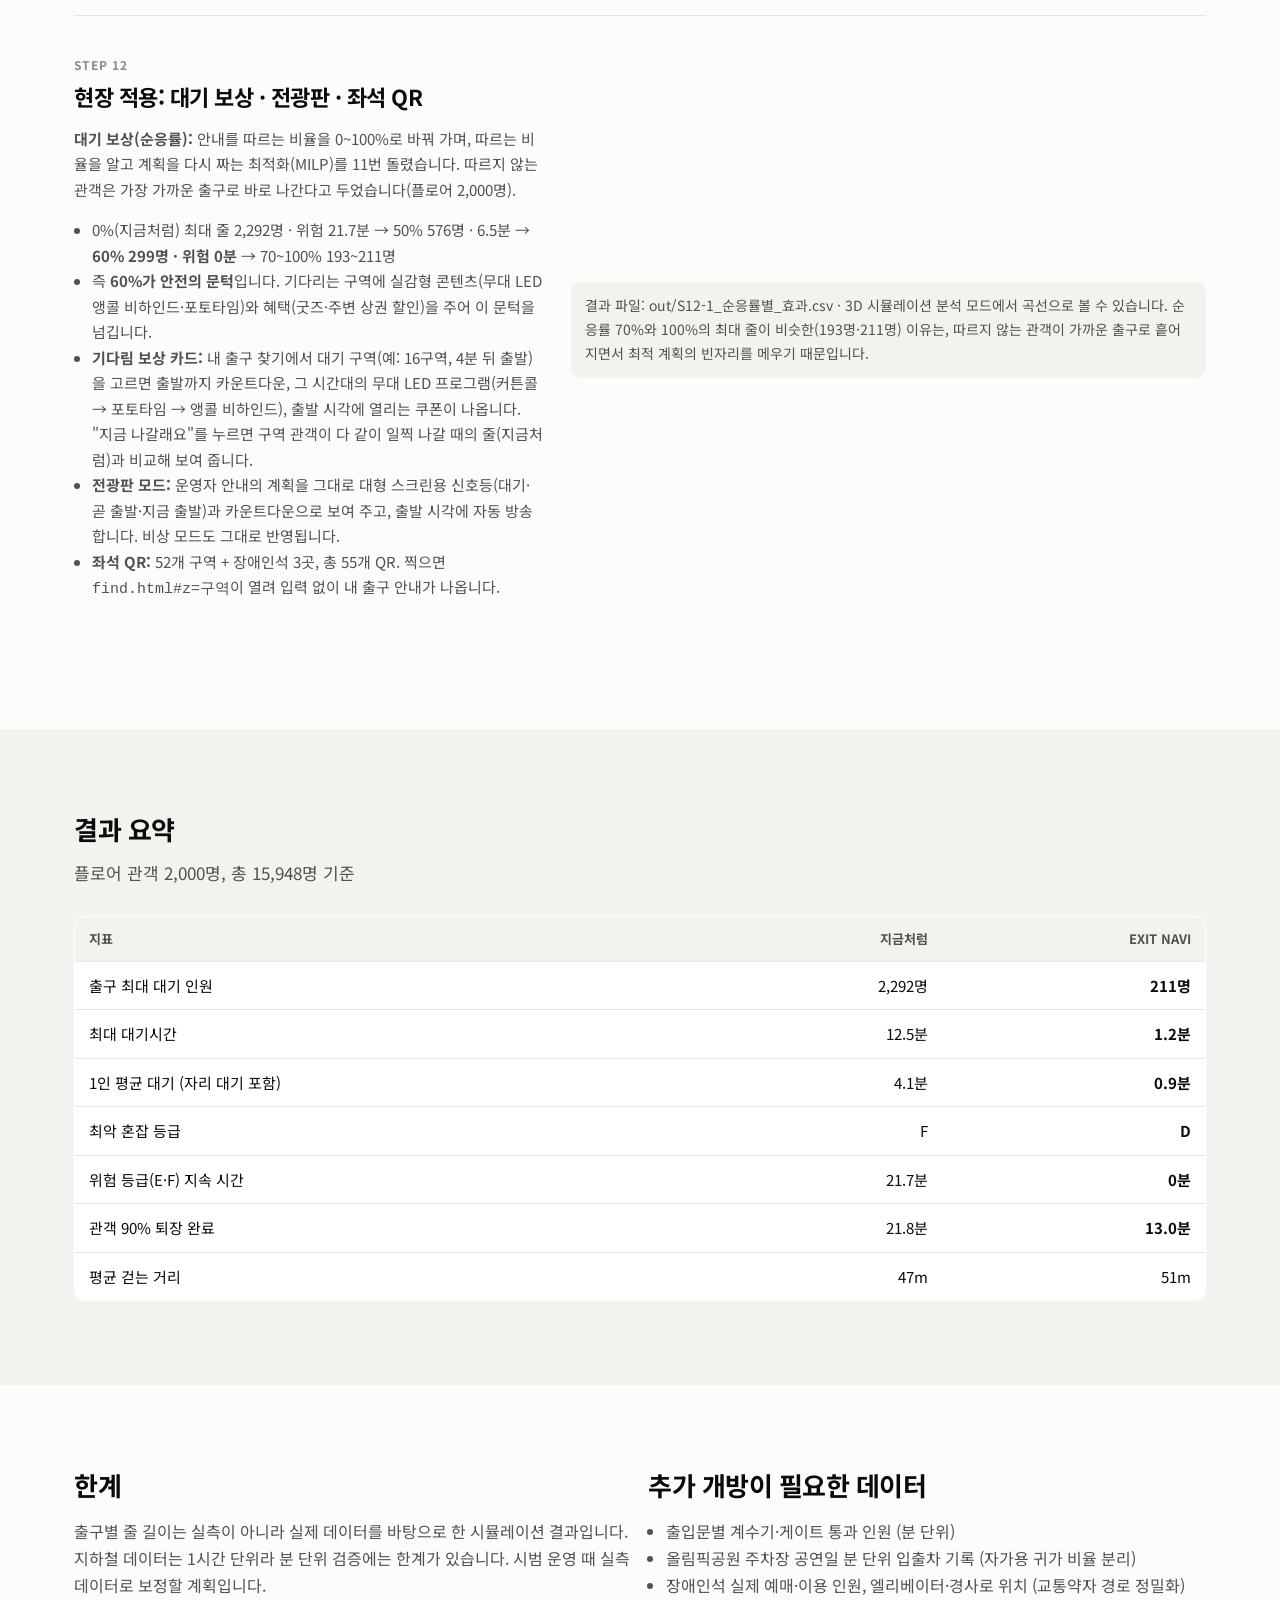
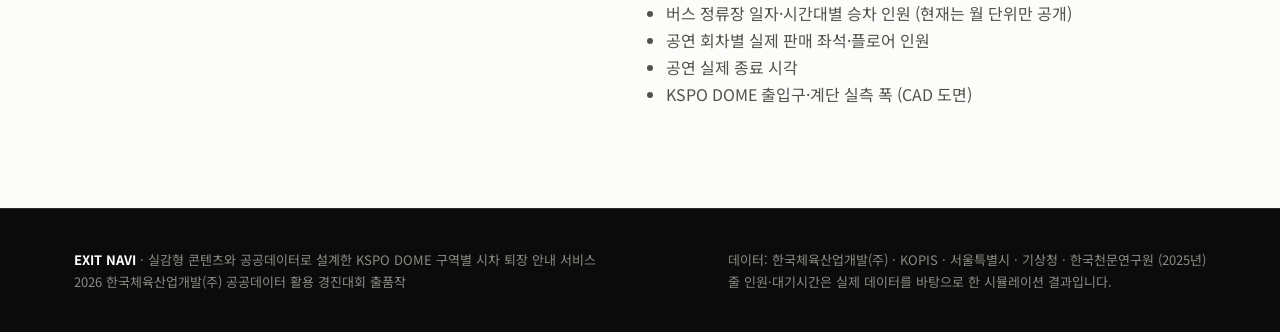
==== commit 216fafb4: "add: function(시뮬레이션, 보상카드)" ====
--- a/about.html
+++ b/about.html
@@ -126,6 +126,7 @@
         <p><b>대기 보상(순응률):</b> 안내를 따르는 비율을 0~100%로 바꿔 가며, 따르는 비율을 알고 계획을 다시 짜는 최적화(MILP)를 11번 돌렸습니다. 따르지 않는 관객은 가장 가까운 출구로 바로 나간다고 두었습니다(플로어 2,000명).</p>
         <ul><li>0%(지금처럼) 최대 줄 2,292명 · 위험 21.7분 → 50% 576명 · 6.5분 → <b>60% 299명 · 위험 0분</b> → 70~100% 193~211명</li>
         <li>즉 <b>60%가 안전의 문턱</b>입니다. 기다리는 구역에 실감형 콘텐츠(무대 LED 앵콜 비하인드·포토타임)와 혜택(굿즈·주변 상권 할인)을 주어 이 문턱을 넘깁니다.</li>
+        <li><b>기다림 보상 카드:</b> 내 출구 찾기에서 대기 구역(예: 16구역, 4분 뒤 출발)을 고르면 출발까지 카운트다운, 그 시간대의 무대 LED 프로그램(커튼콜 → 포토타임 → 앵콜 비하인드), 출발 시각에 열리는 쿠폰이 나옵니다. "지금 나갈래요"를 누르면 구역 관객이 다 같이 일찍 나갈 때의 줄(지금처럼)과 비교해 보여 줍니다.</li>
         <li><b>전광판 모드:</b> 운영자 안내의 계획을 그대로 대형 스크린용 신호등(대기·곧 출발·지금 출발)과 카운트다운으로 보여 주고, 출발 시각에 자동 방송합니다. 비상 모드도 그대로 반영됩니다.</li>
         <li><b>좌석 QR:</b> 52개 구역 + 장애인석 3곳, 총 55개 QR. 찍으면 <code>find.html#z=구역</code>이 열려 입력 없이 내 출구 안내가 나옵니다.</li></ul></div>
       <div class="note" style="font-size:14px">결과 파일: out/S12-1_순응률별_효과.csv · 3D 시뮬레이션 분석 모드에서 곡선으로 볼 수 있습니다. 순응률 70%와 100%의 최대 줄이 비슷한(193명·211명) 이유는, 따르지 않는 관객이 가까운 출구로 흩어지면서 최적 계획의 빈자리를 메우기 때문입니다.</div>
@@ -175,5 +176,6 @@
   </div>
 </section>
 <script src="js/nav.js"></script>
+<script src="js/tour.js?v=1"></script>
 </body>
 </html>
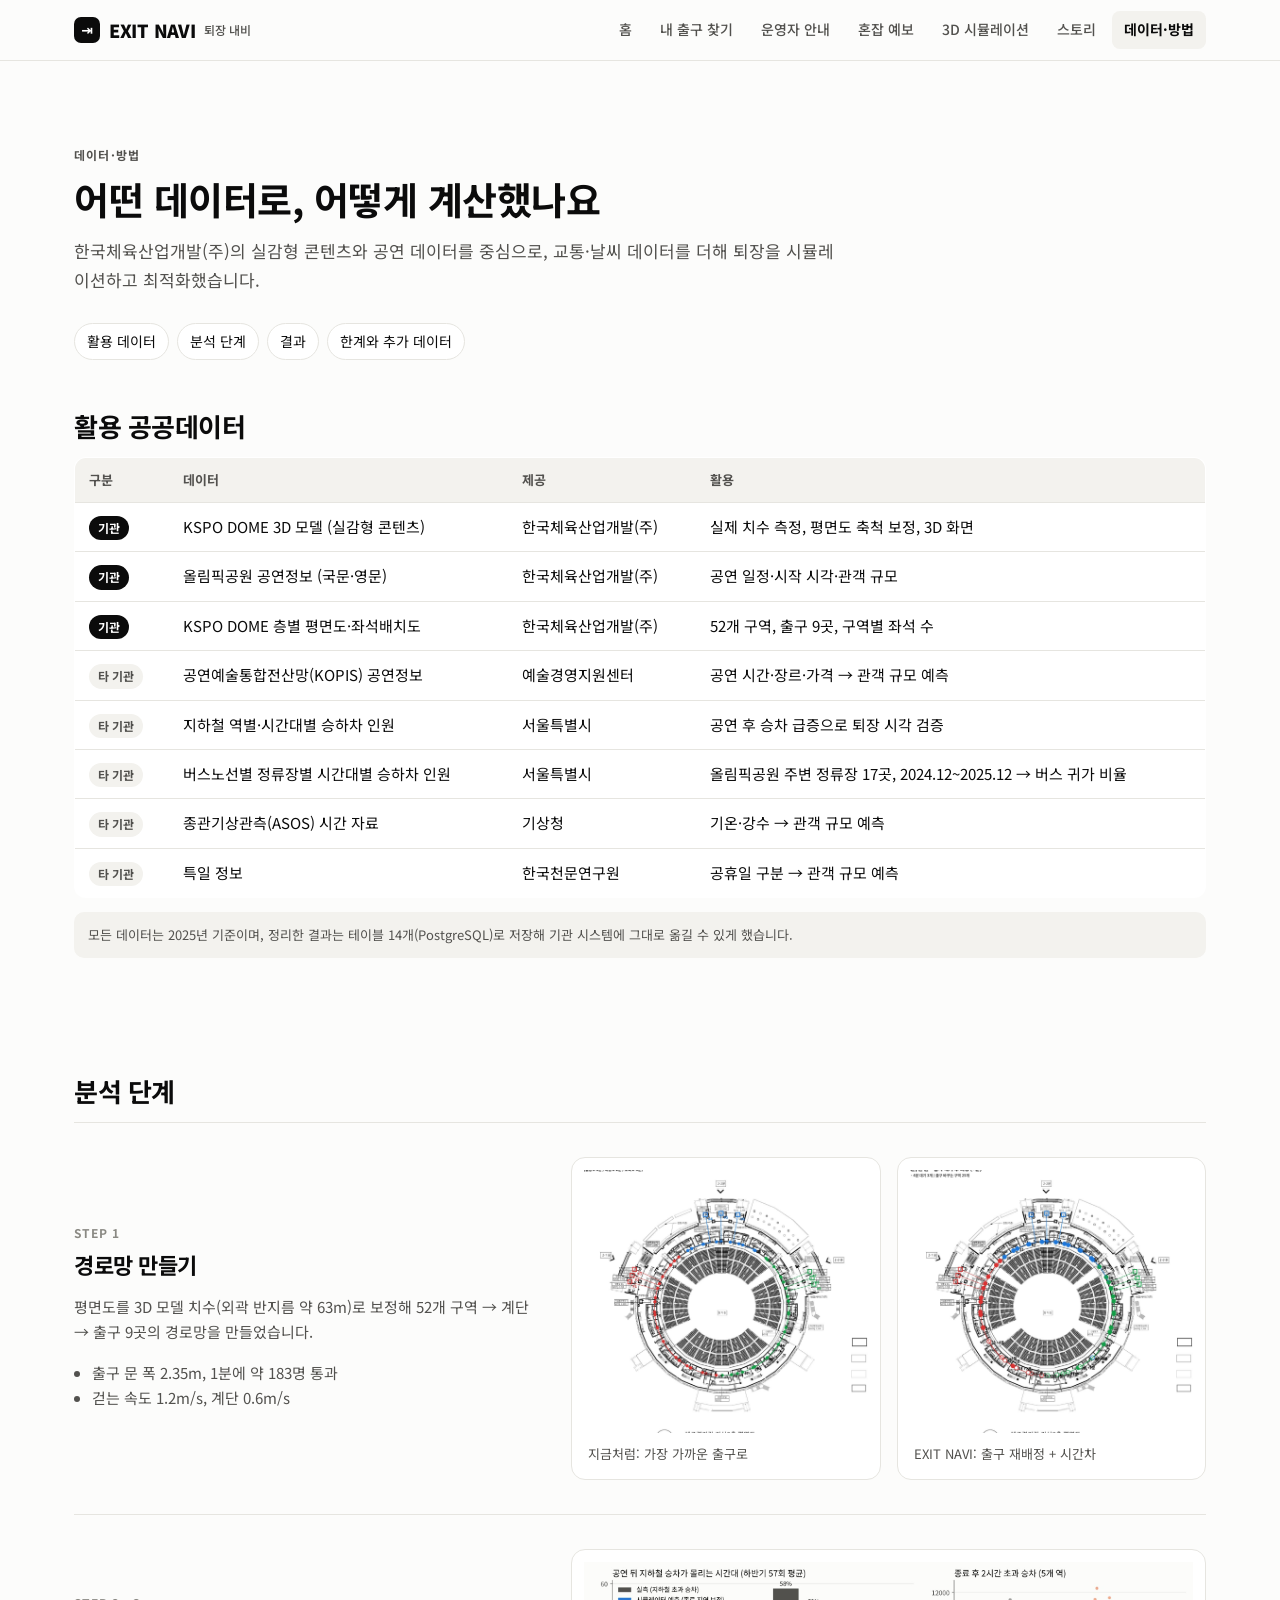
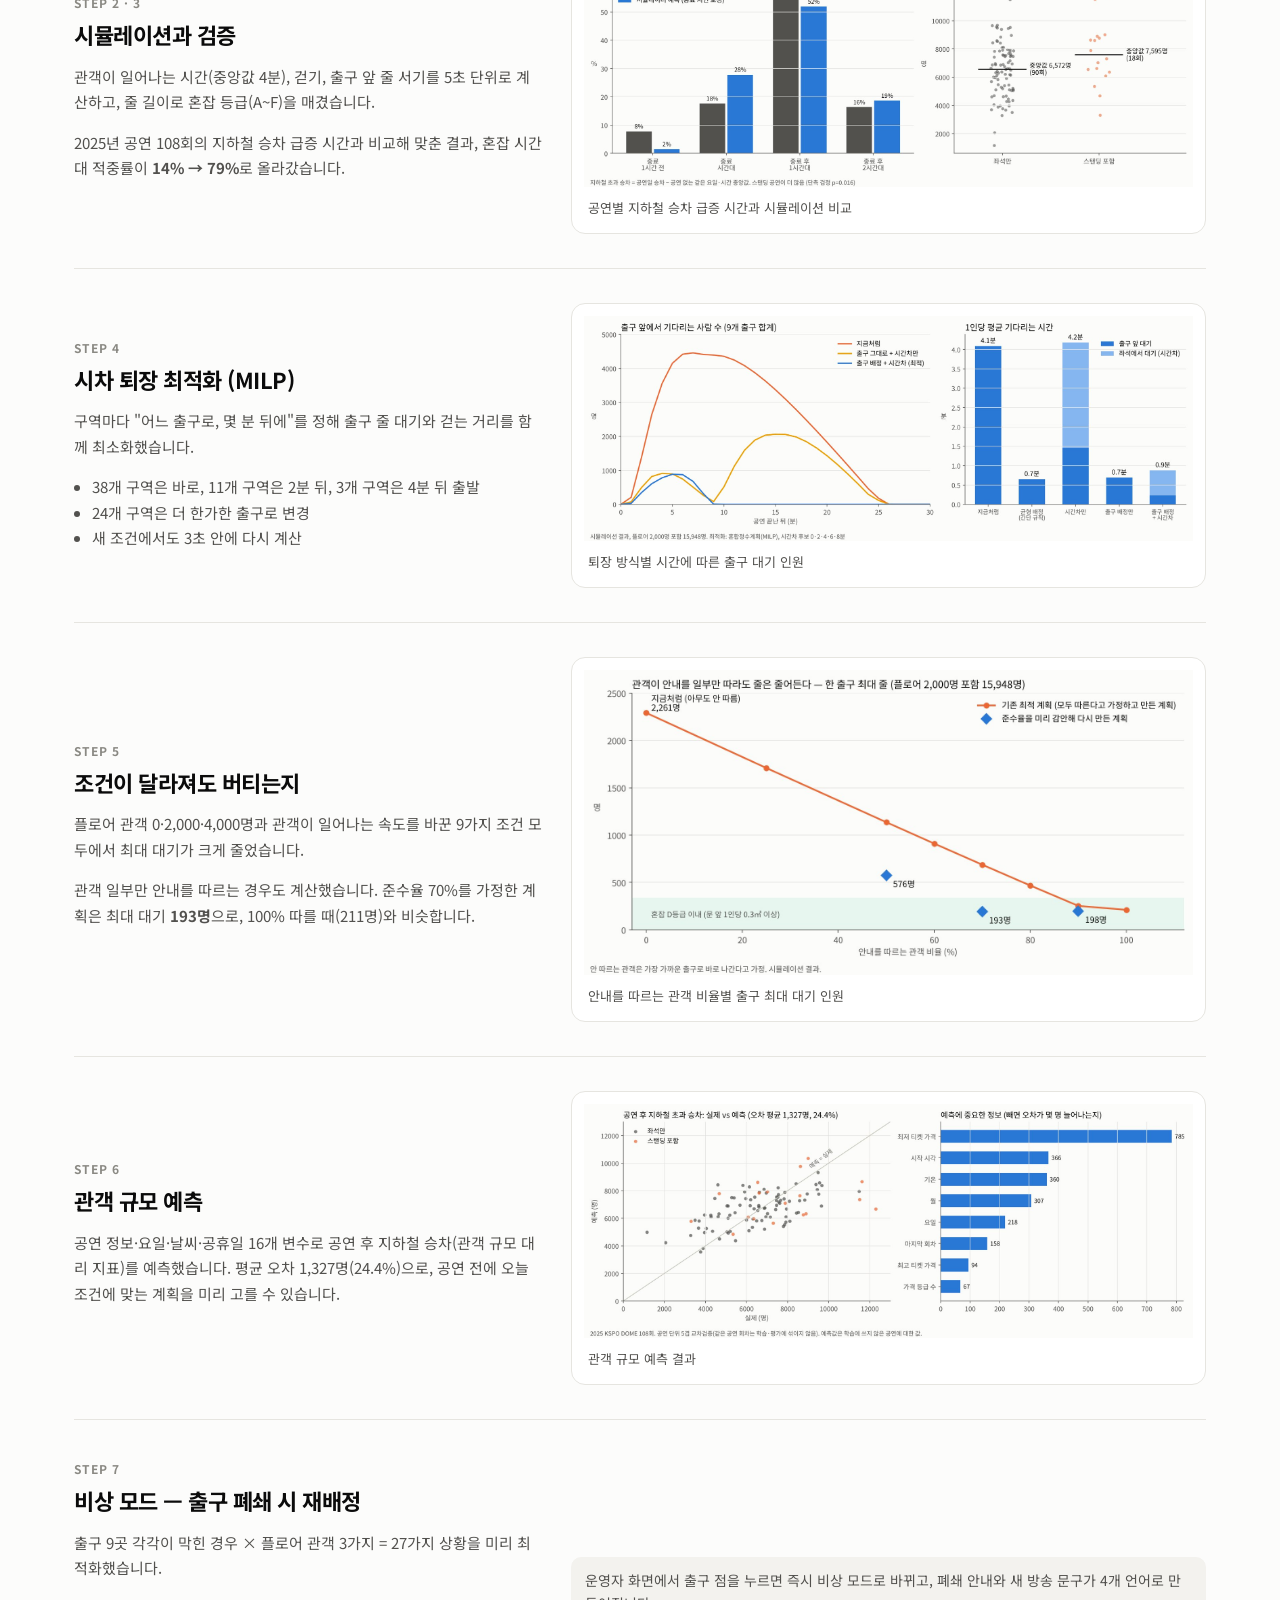
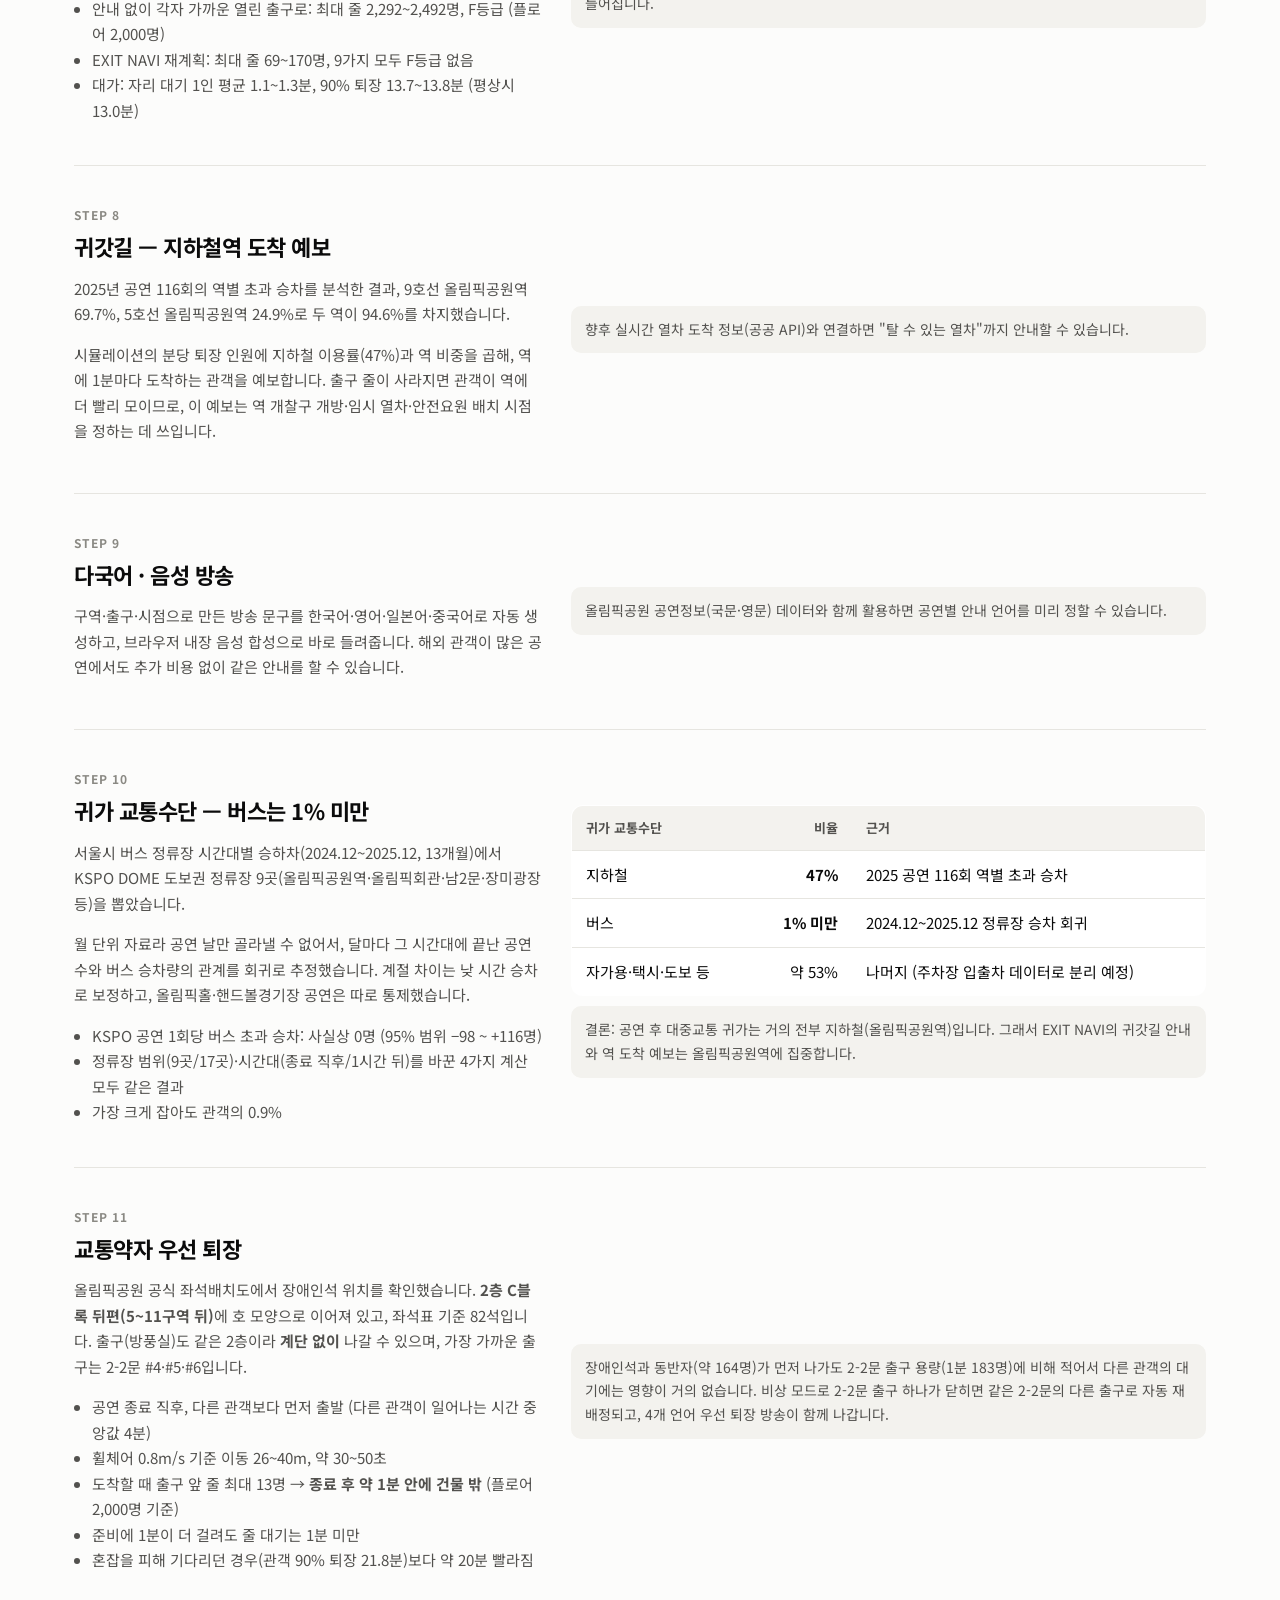
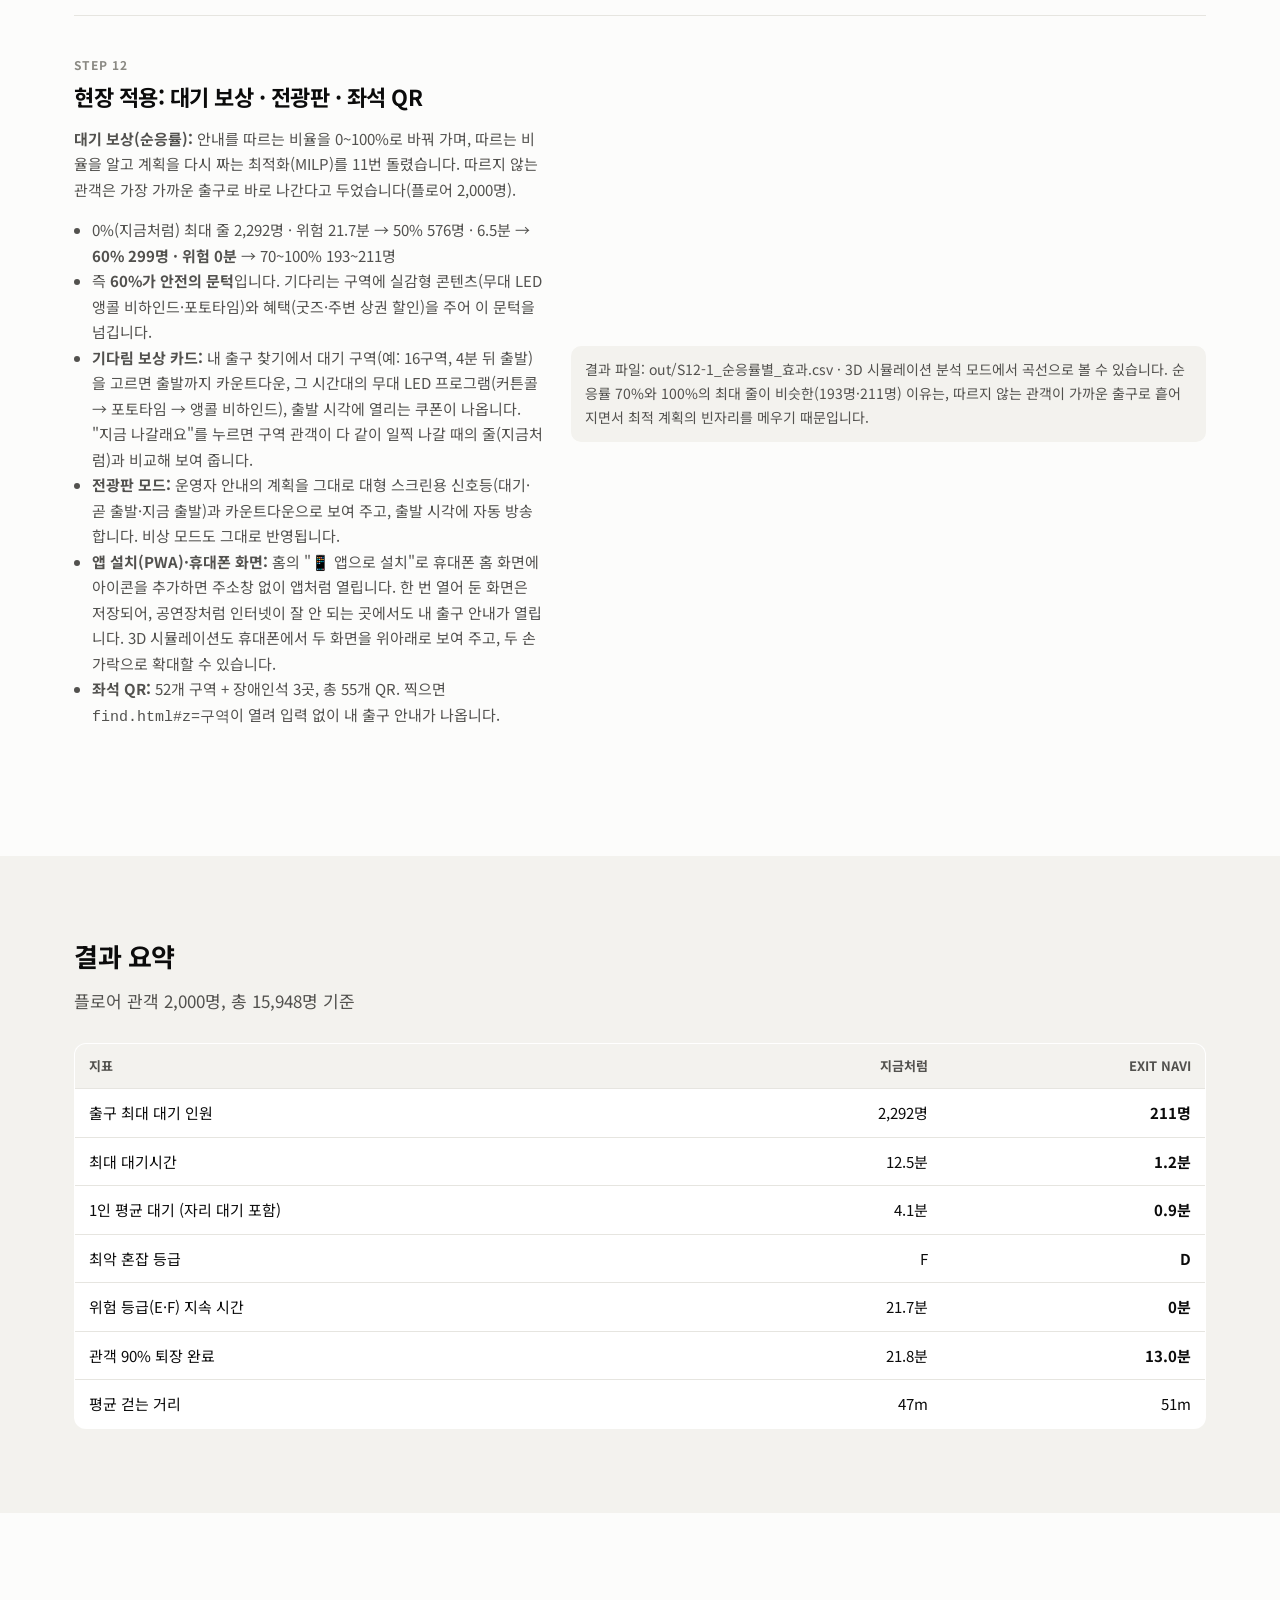
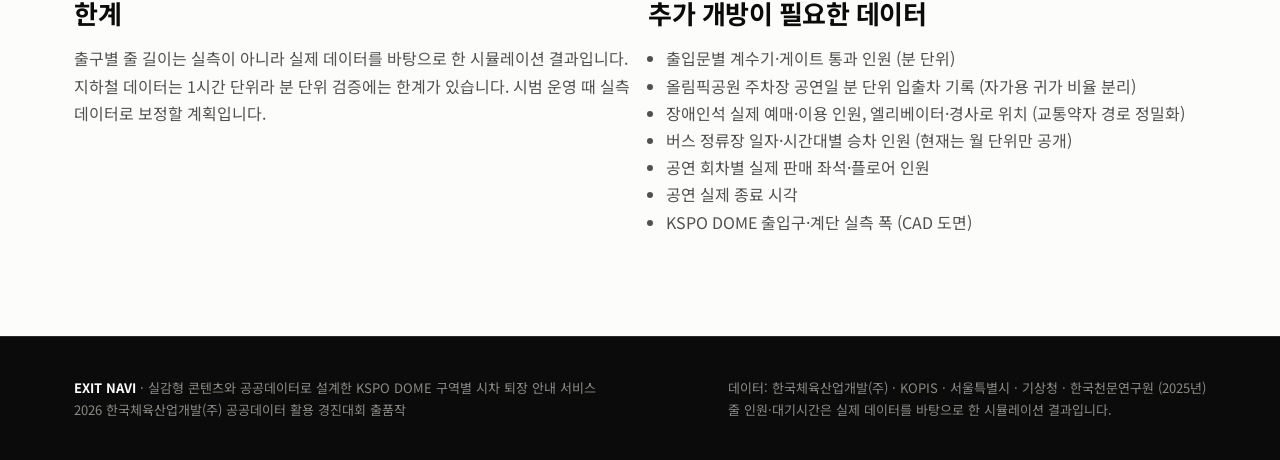
==== commit 383b1954: "fix: 앱 기능 수정" ====
--- a/about.html
+++ b/about.html
@@ -2,10 +2,19 @@
 <html lang="ko">
 <head>
 <meta charset="utf-8">
-<meta name="viewport" content="width=device-width, initial-scale=1">
+<meta name="viewport" content="width=device-width, initial-scale=1, viewport-fit=cover">
+<link rel="manifest" href="manifest.webmanifest">
+<meta name="theme-color" content="#0b0b0b">
+<link rel="icon" type="image/png" sizes="32x32" href="icons/favicon-32.png">
+<link rel="apple-touch-icon" href="icons/apple-touch-icon.png">
+<meta name="apple-mobile-web-app-capable" content="yes">
+<meta name="mobile-web-app-capable" content="yes">
+<meta name="apple-mobile-web-app-title" content="EXIT NAVI">
+<meta name="apple-mobile-web-app-status-bar-style" content="black">
+
 <title>데이터·방법 · EXIT NAVI</title>
 <link rel="stylesheet" href="https://fonts.googleapis.com/css2?family=Noto+Sans+KR:wght@400;500;700;900&display=swap">
-<link rel="stylesheet" href="css/site.css">
+<link rel="stylesheet" href="css/site.css?v=2">
 <style>
 .toc{display:flex;flex-wrap:wrap;gap:8px;margin-top:6px}
 .toc a{font-size:14px;text-decoration:none;border:1px solid var(--line);background:#fff;border-radius:999px;padding:6px 12px}
@@ -128,6 +137,7 @@
         <li>즉 <b>60%가 안전의 문턱</b>입니다. 기다리는 구역에 실감형 콘텐츠(무대 LED 앵콜 비하인드·포토타임)와 혜택(굿즈·주변 상권 할인)을 주어 이 문턱을 넘깁니다.</li>
         <li><b>기다림 보상 카드:</b> 내 출구 찾기에서 대기 구역(예: 16구역, 4분 뒤 출발)을 고르면 출발까지 카운트다운, 그 시간대의 무대 LED 프로그램(커튼콜 → 포토타임 → 앵콜 비하인드), 출발 시각에 열리는 쿠폰이 나옵니다. "지금 나갈래요"를 누르면 구역 관객이 다 같이 일찍 나갈 때의 줄(지금처럼)과 비교해 보여 줍니다.</li>
         <li><b>전광판 모드:</b> 운영자 안내의 계획을 그대로 대형 스크린용 신호등(대기·곧 출발·지금 출발)과 카운트다운으로 보여 주고, 출발 시각에 자동 방송합니다. 비상 모드도 그대로 반영됩니다.</li>
+        <li><b>앱 설치(PWA)·휴대폰 화면:</b> 홈의 "📱 앱으로 설치"로 휴대폰 홈 화면에 아이콘을 추가하면 주소창 없이 앱처럼 열립니다. 한 번 열어 둔 화면은 저장되어, 공연장처럼 인터넷이 잘 안 되는 곳에서도 내 출구 안내가 열립니다. 3D 시뮬레이션도 휴대폰에서 두 화면을 위아래로 보여 주고, 두 손가락으로 확대할 수 있습니다.</li>
         <li><b>좌석 QR:</b> 52개 구역 + 장애인석 3곳, 총 55개 QR. 찍으면 <code>find.html#z=구역</code>이 열려 입력 없이 내 출구 안내가 나옵니다.</li></ul></div>
       <div class="note" style="font-size:14px">결과 파일: out/S12-1_순응률별_효과.csv · 3D 시뮬레이션 분석 모드에서 곡선으로 볼 수 있습니다. 순응률 70%와 100%의 최대 줄이 비슷한(193명·211명) 이유는, 따르지 않는 관객이 가까운 출구로 흩어지면서 최적 계획의 빈자리를 메우기 때문입니다.</div>
     </div>
@@ -176,6 +186,7 @@
   </div>
 </section>
 <script src="js/nav.js"></script>
-<script src="js/tour.js?v=1"></script>
+<script src="js/tour.js?v=2"></script>
+<script src="js/pwa.js"></script>
 </body>
 </html>
--- a/css/site.css
+++ b/css/site.css
@@ -95,3 +95,11 @@
 footer{background:#0b0b0b;color:#8a8983;font-size:13px;padding:40px 0;border-top:1px solid #2a2927}
 footer b{color:#fff}
 footer .row{display:flex;flex-wrap:wrap;justify-content:space-between;gap:16px}
+
+/* 휴대폰 화면 보정 */
+@media(max-width:600px){
+table.t{font-size:13px;display:block;overflow-x:auto;-webkit-overflow-scrolling:touch;white-space:normal}
+table.t th,table.t td{padding:8px 10px;min-width:72px}
+table.t td:first-child,table.t th:first-child{min-width:46px}
+.wrap{padding-left:16px;padding-right:16px}
+}
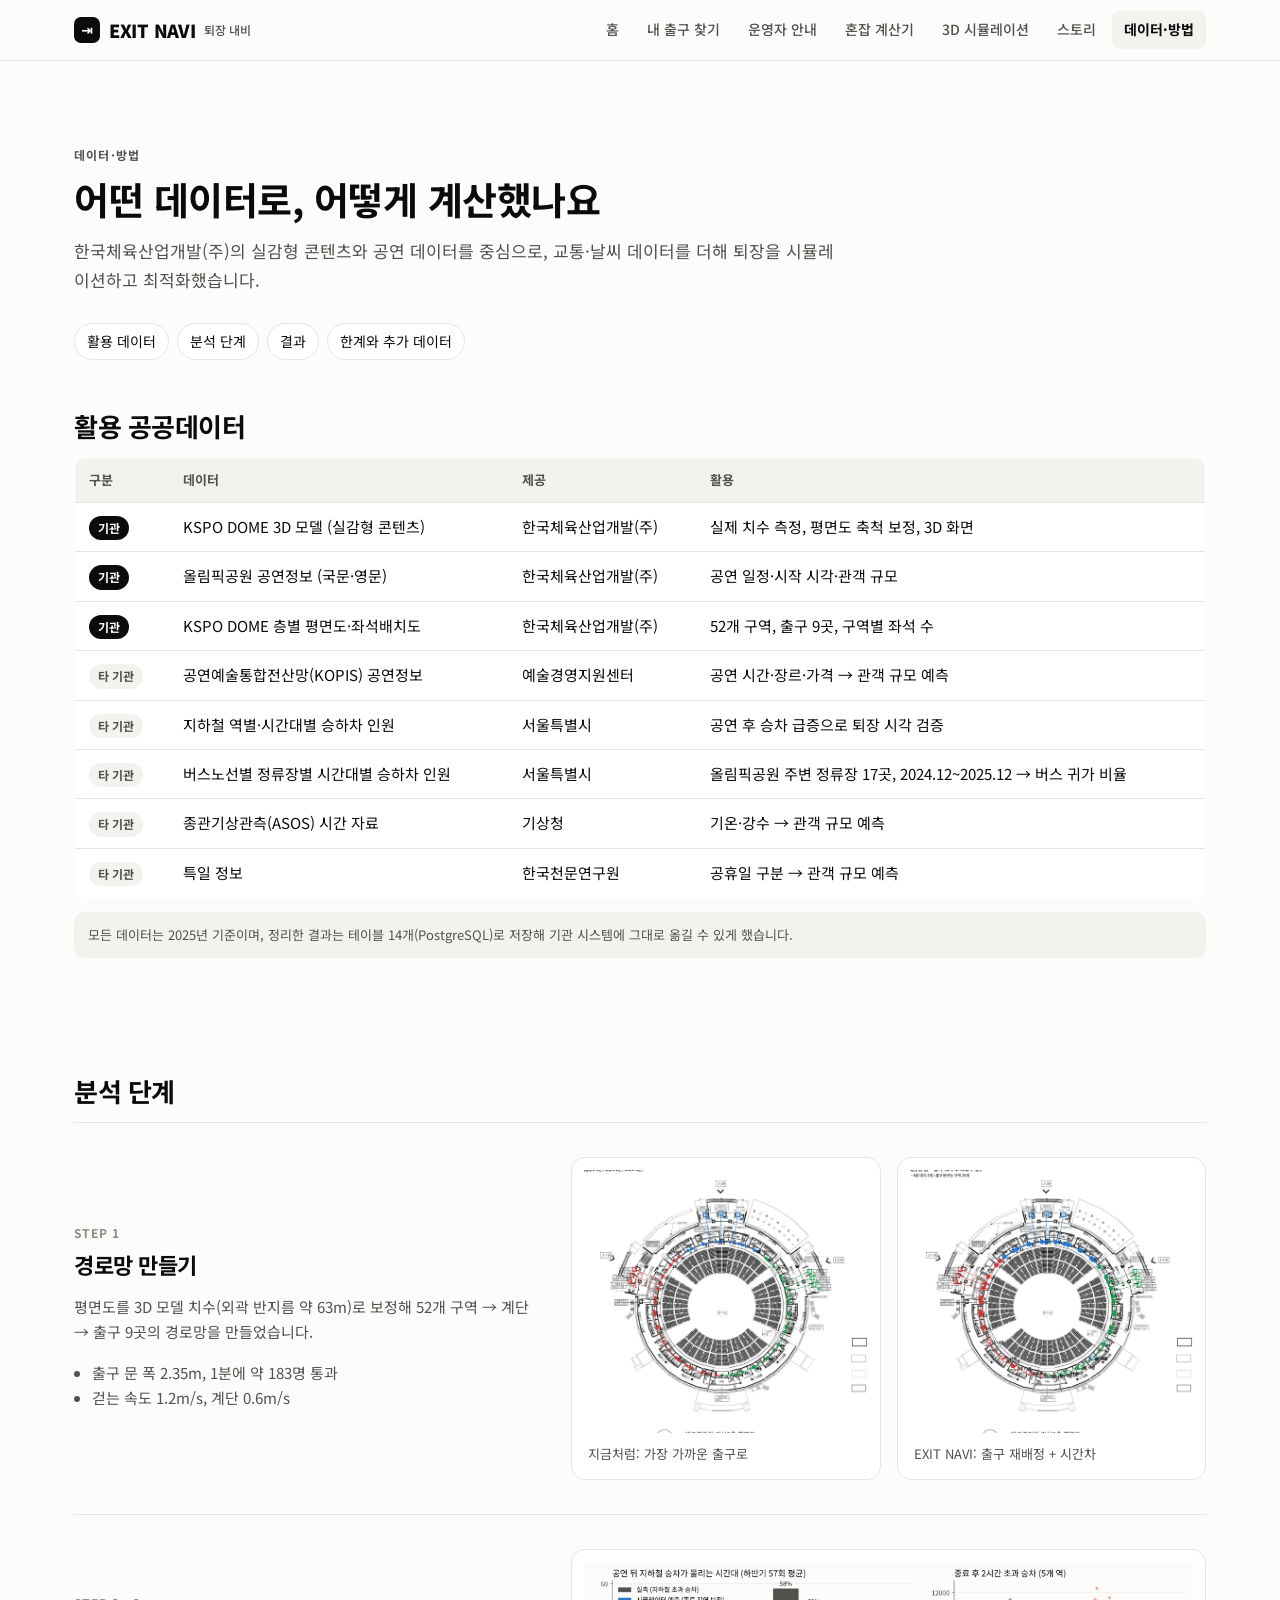
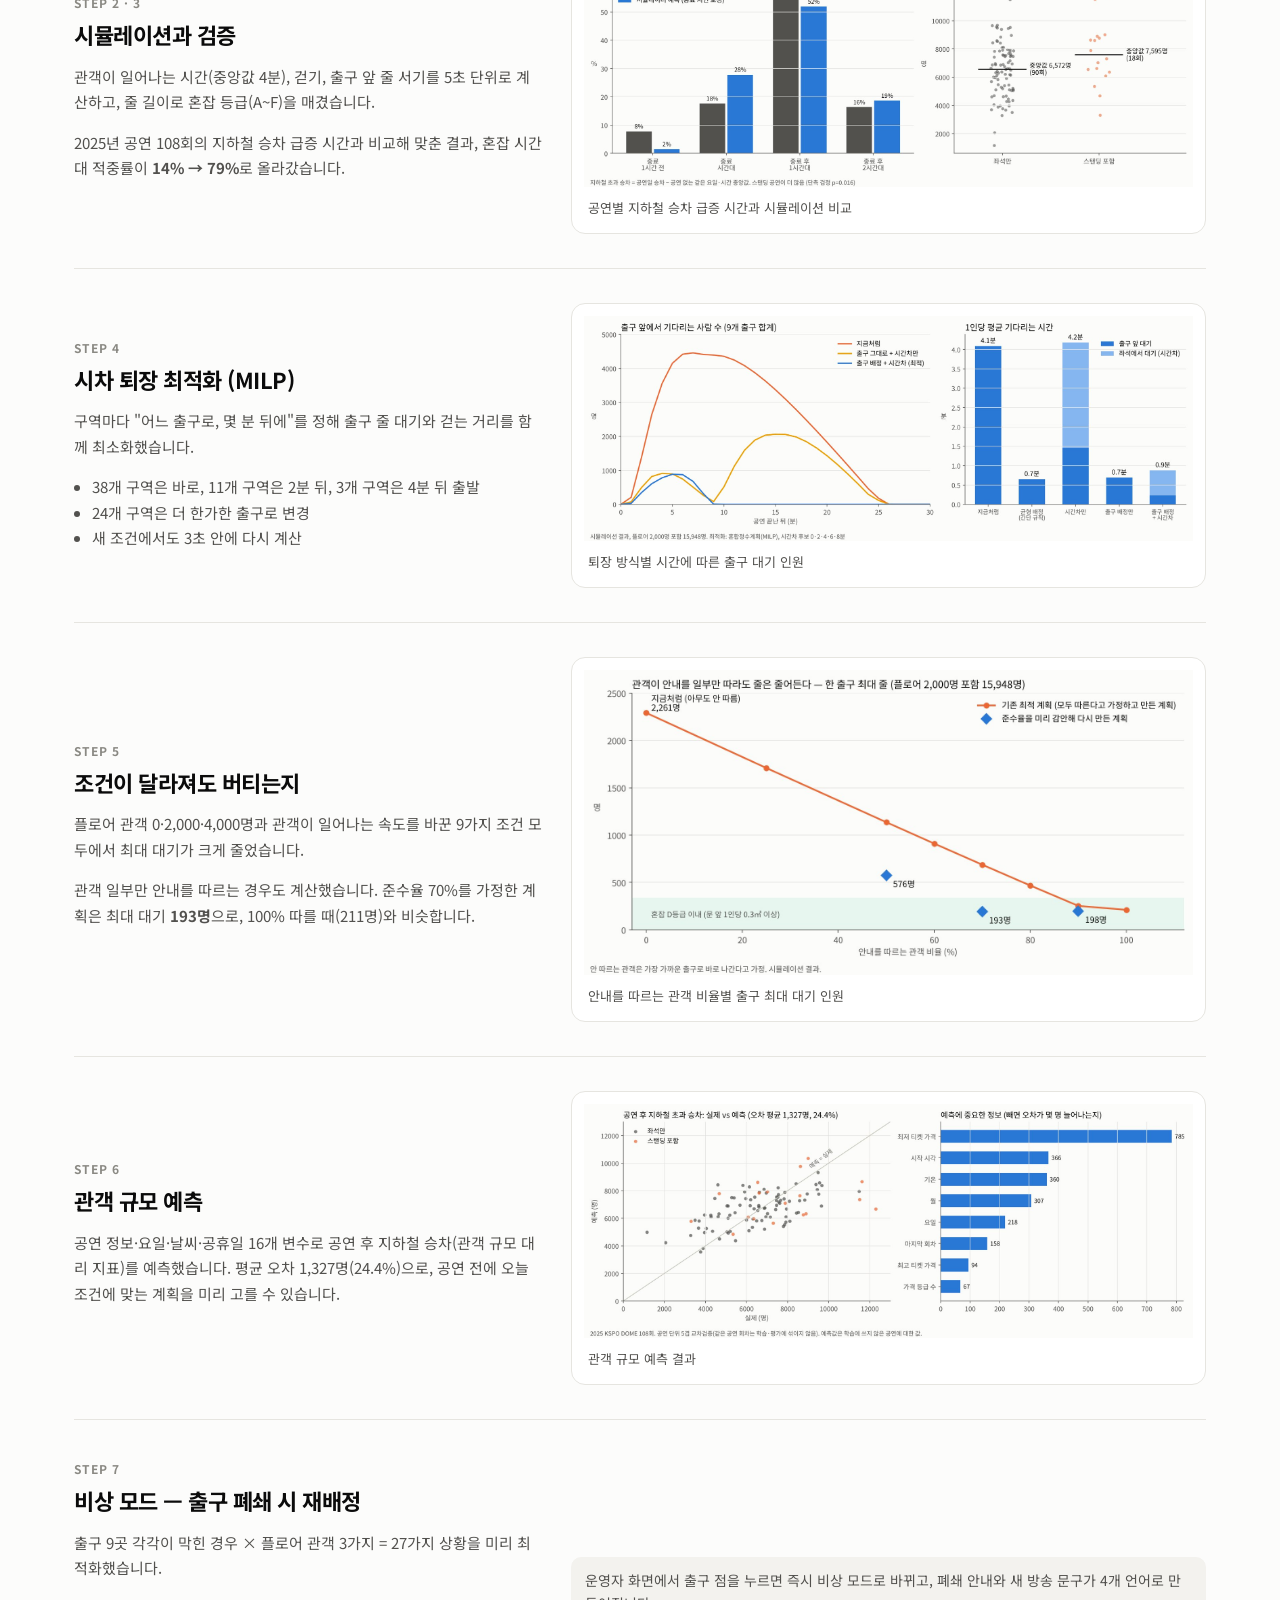
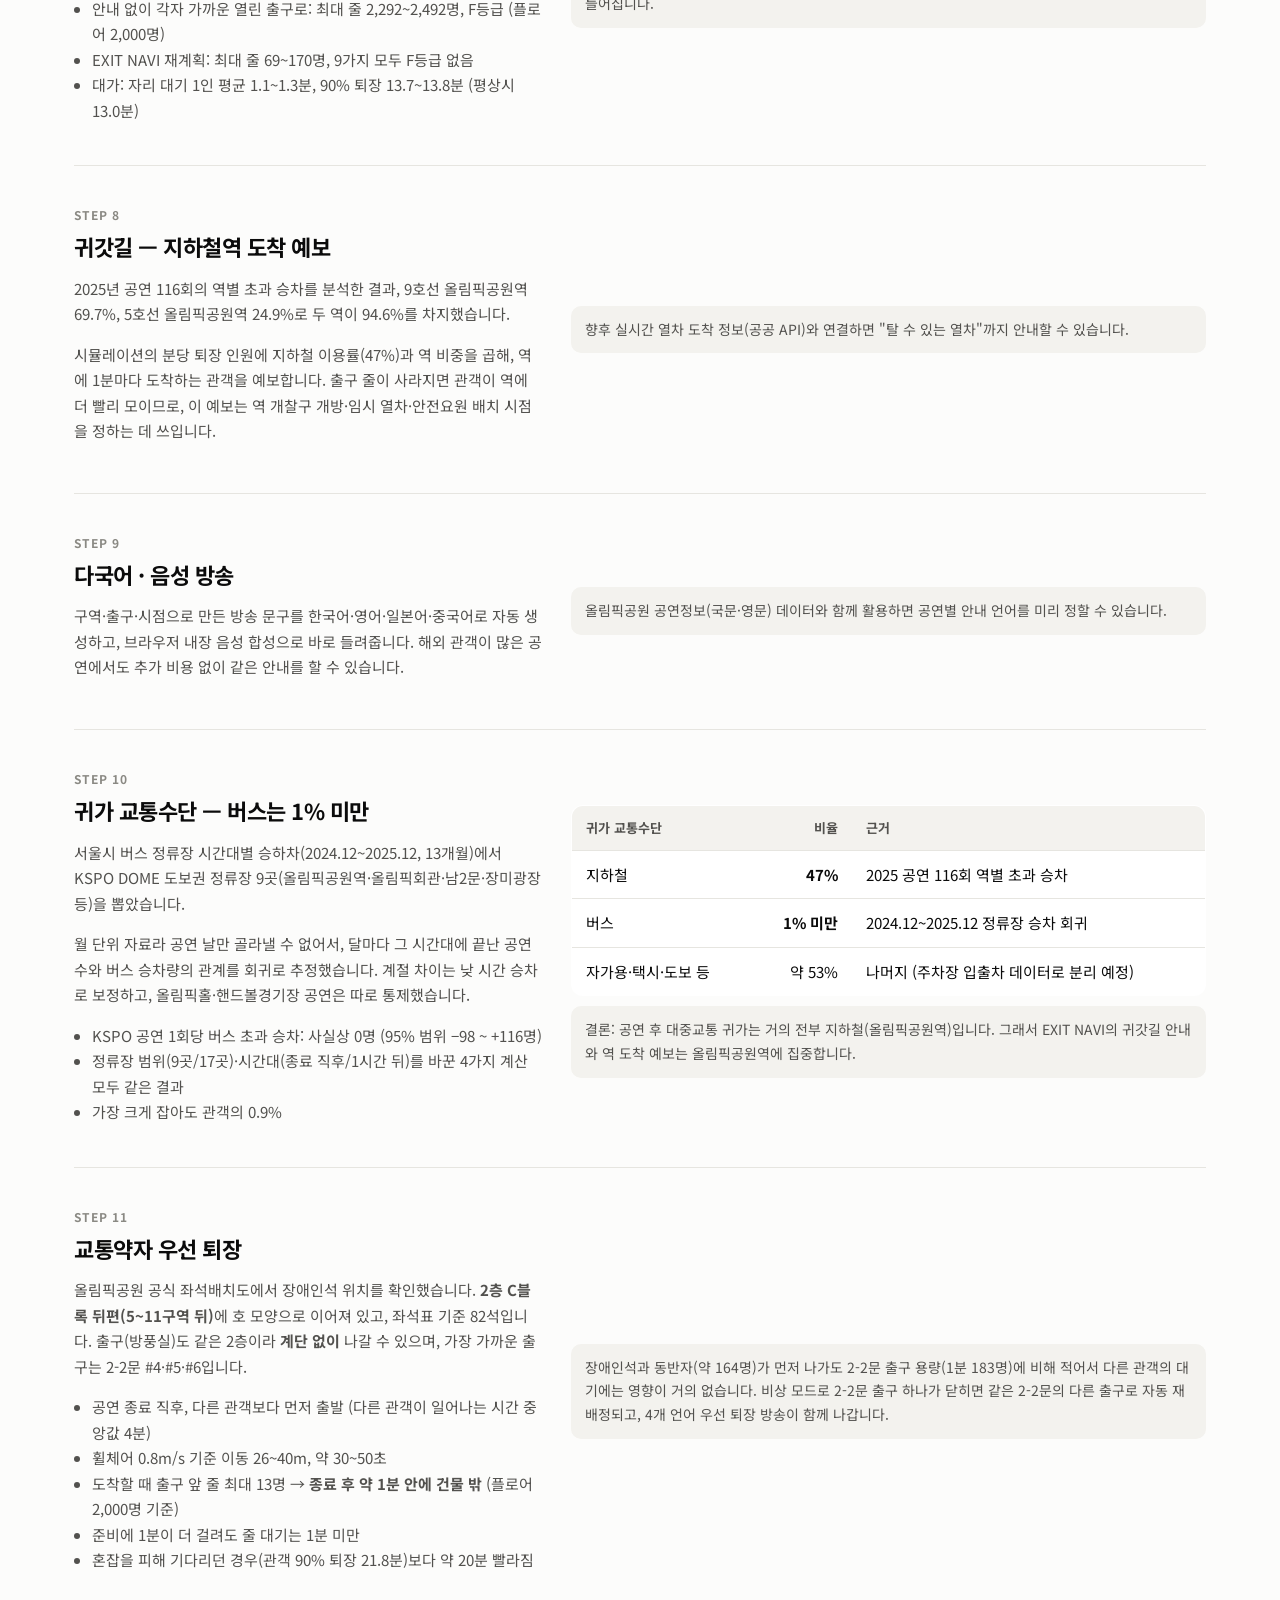
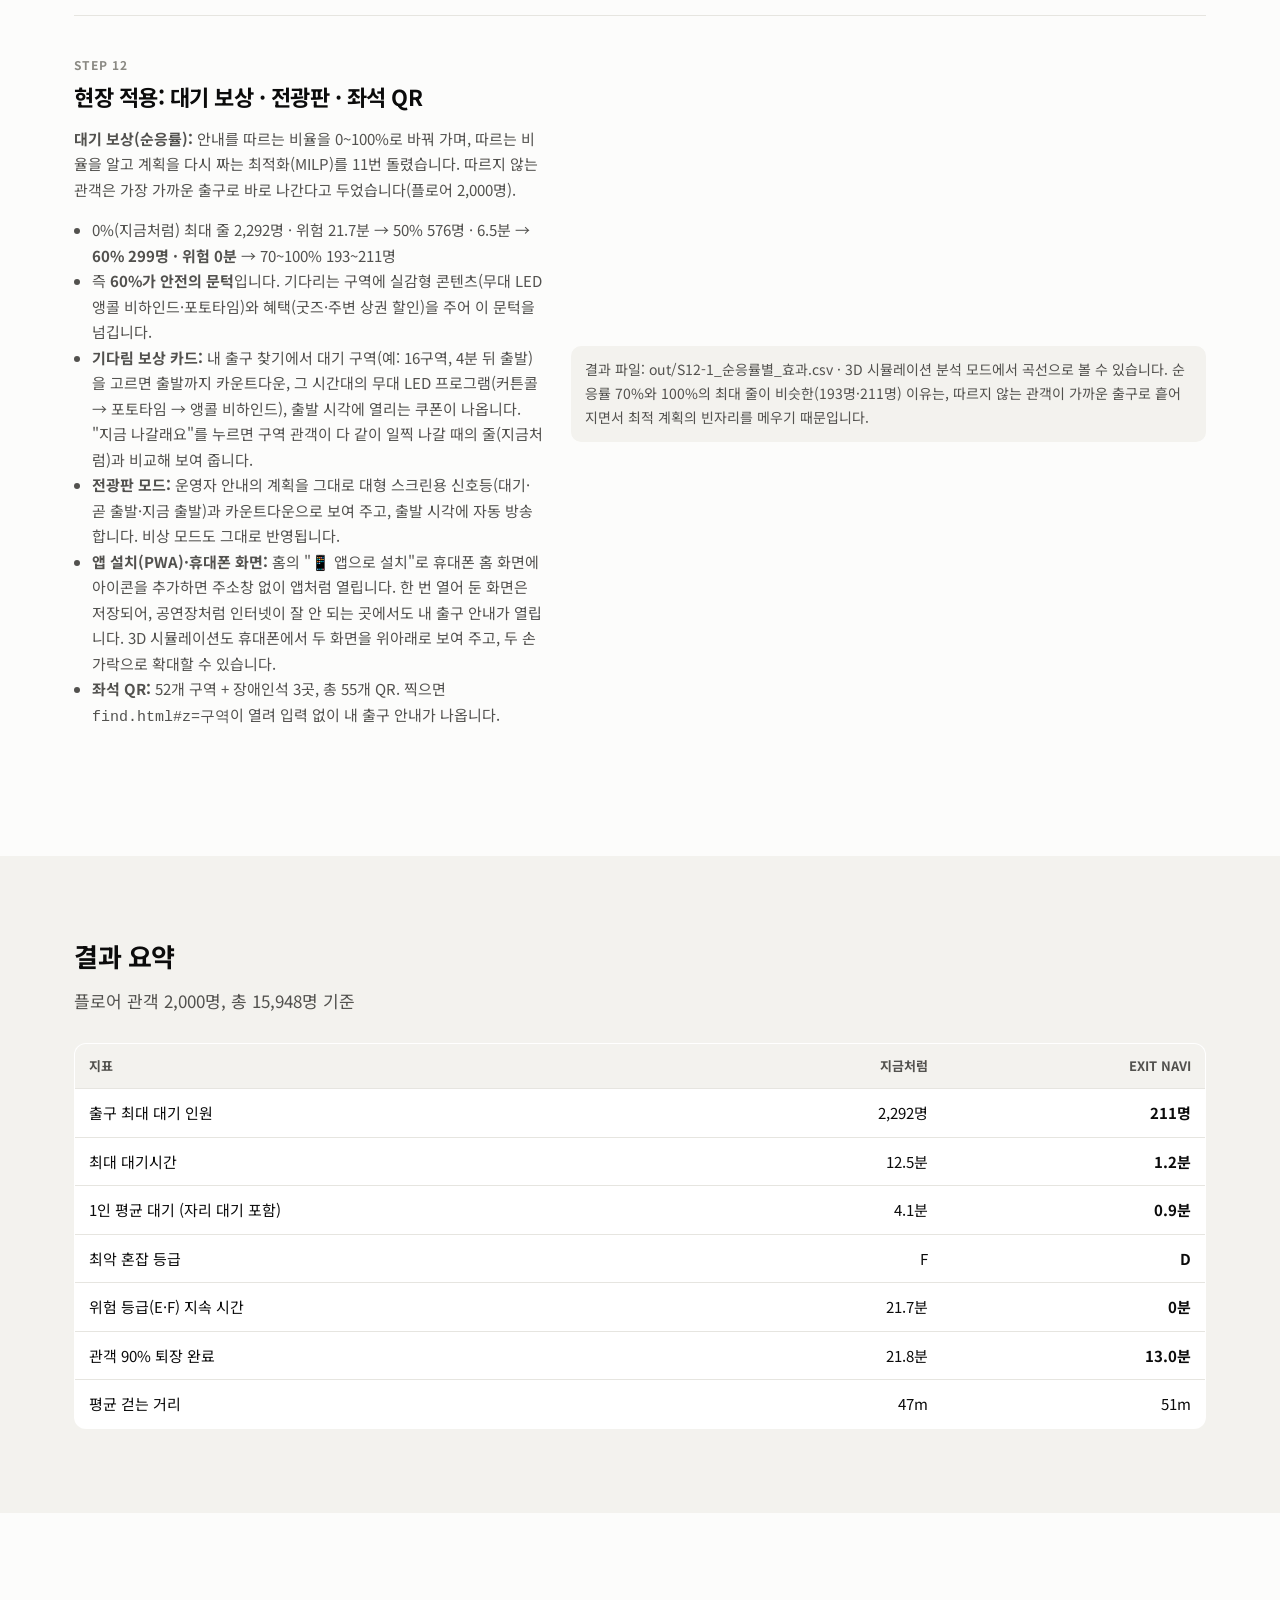
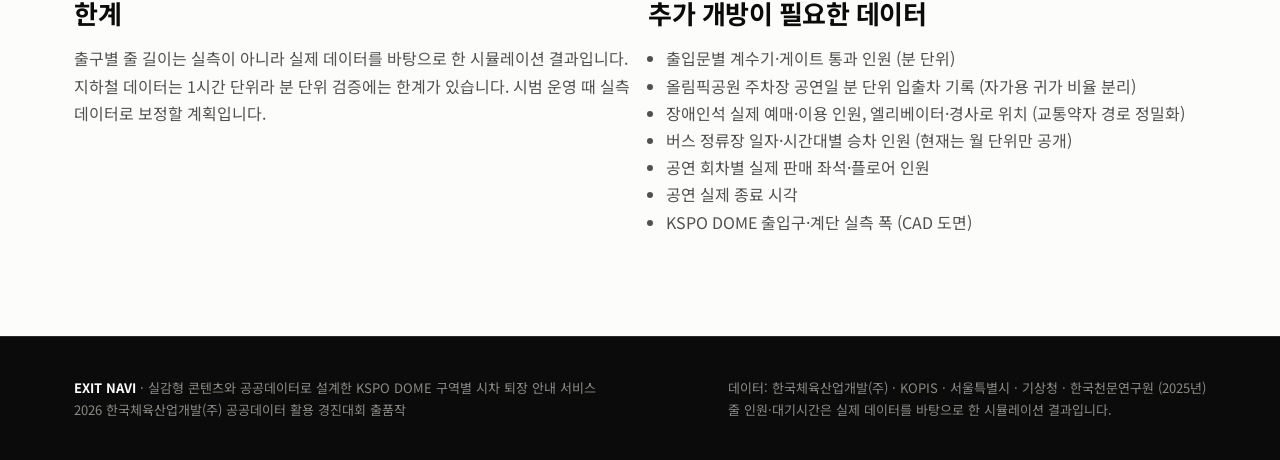
==== commit 6b4b5219: "fix 혼합예측 데이터 부족으로 수정" ====
--- a/about.html
+++ b/about.html
@@ -186,7 +186,7 @@
   </div>
 </section>
 <script src="js/nav.js"></script>
-<script src="js/tour.js?v=2"></script>
+<script src="js/tour.js?v=3"></script>
 <script src="js/pwa.js"></script>
 </body>
 </html>
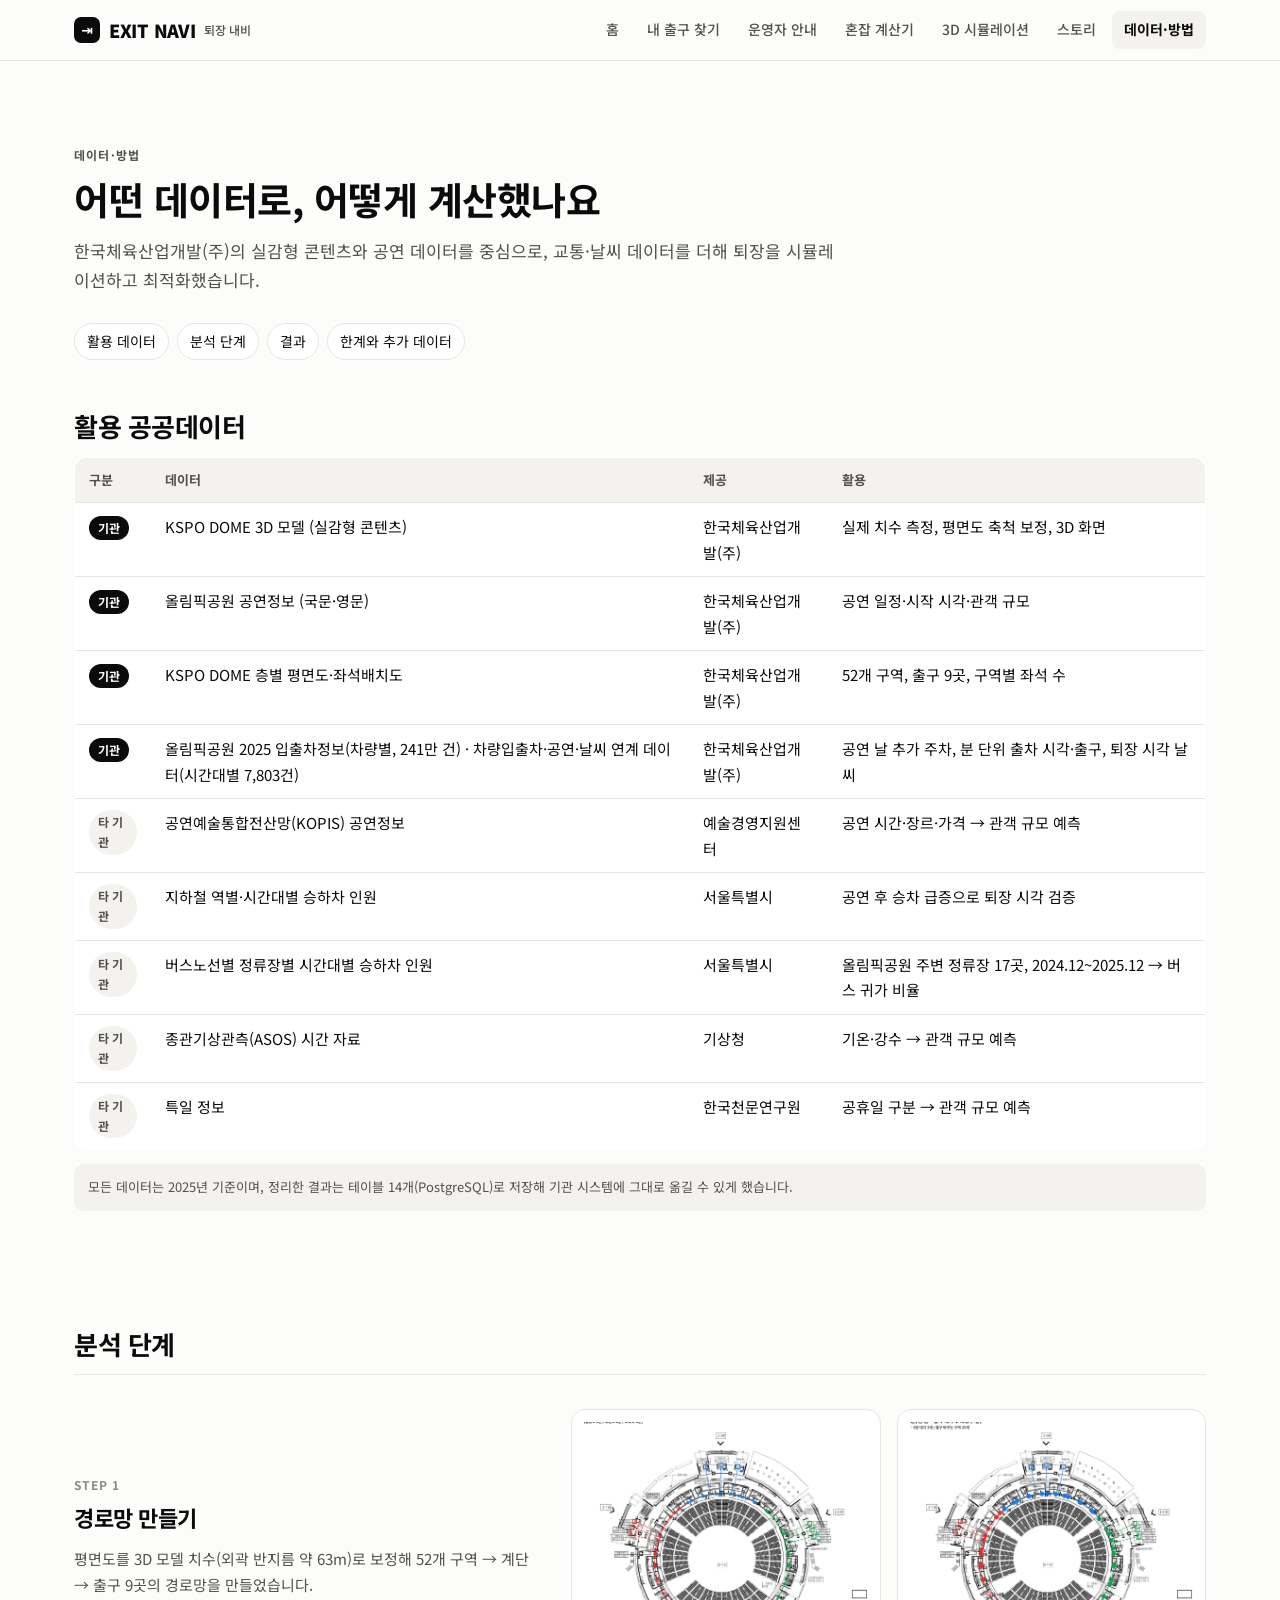
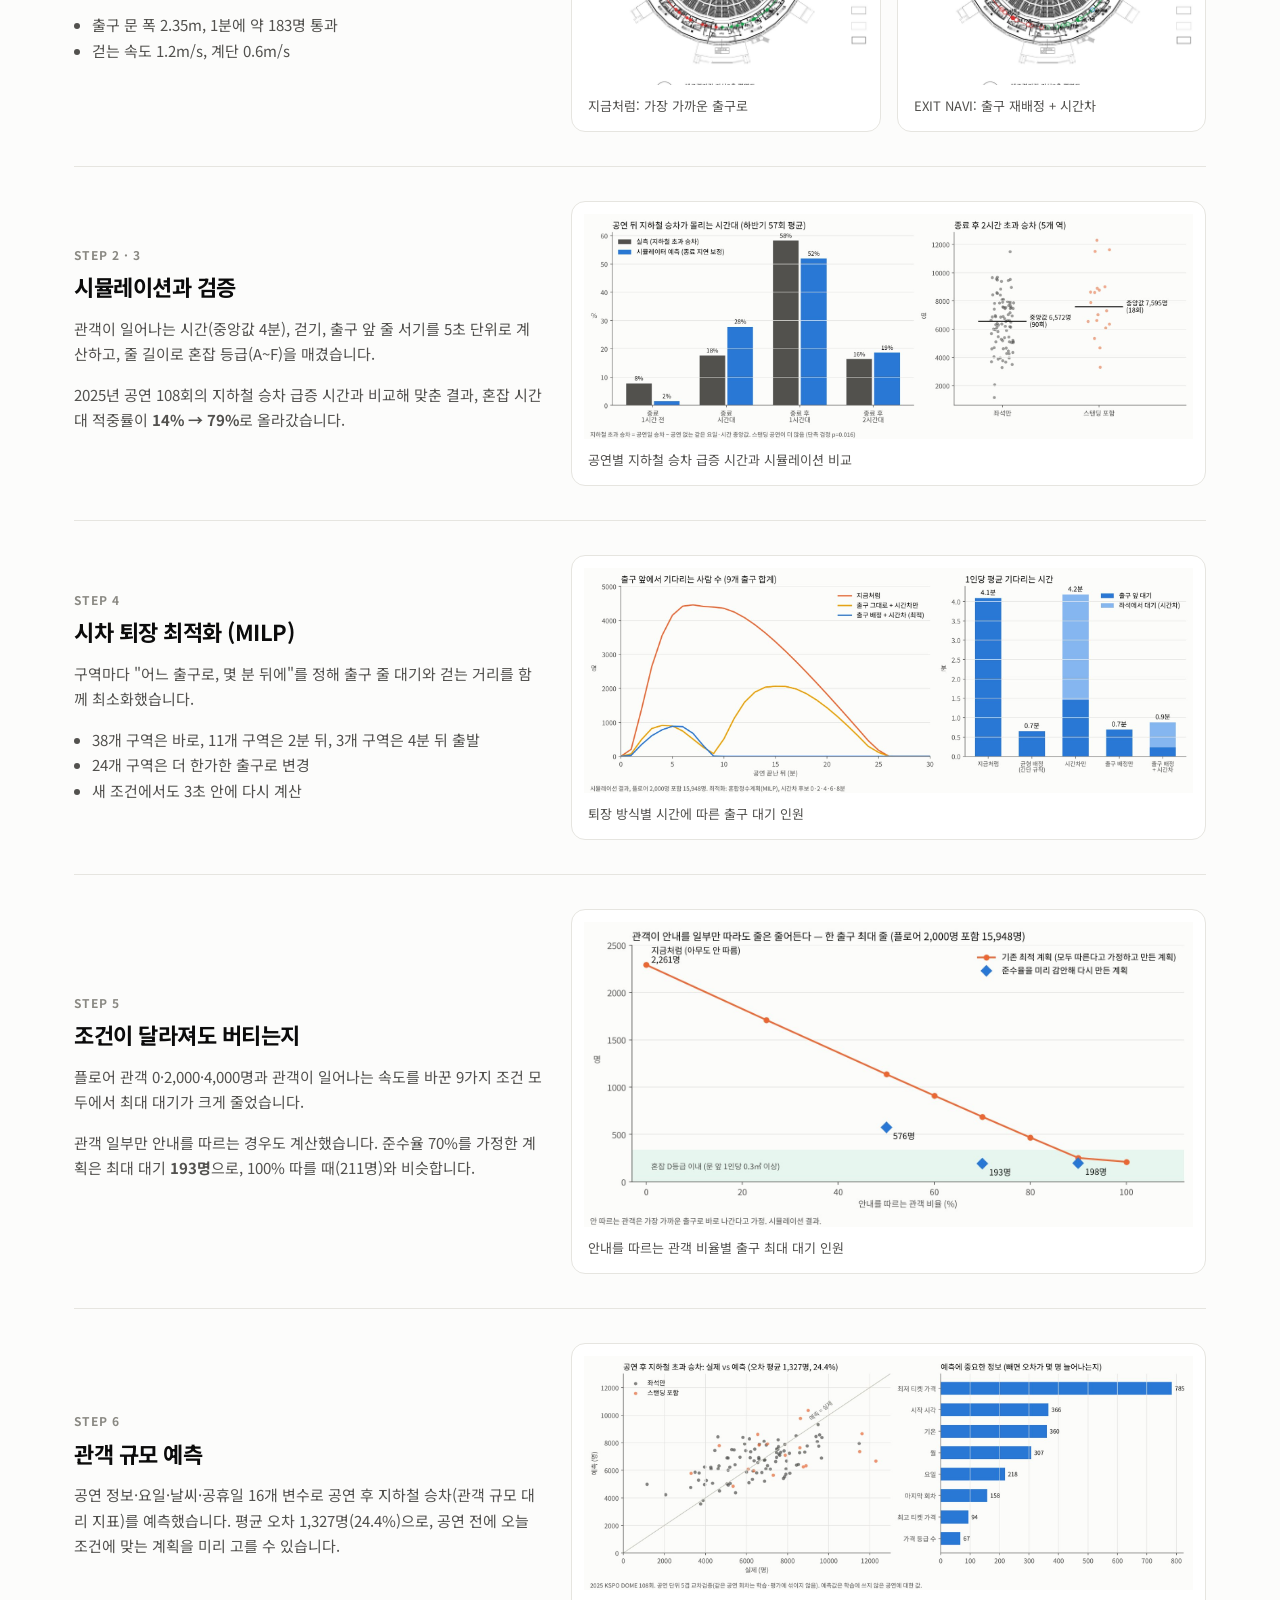
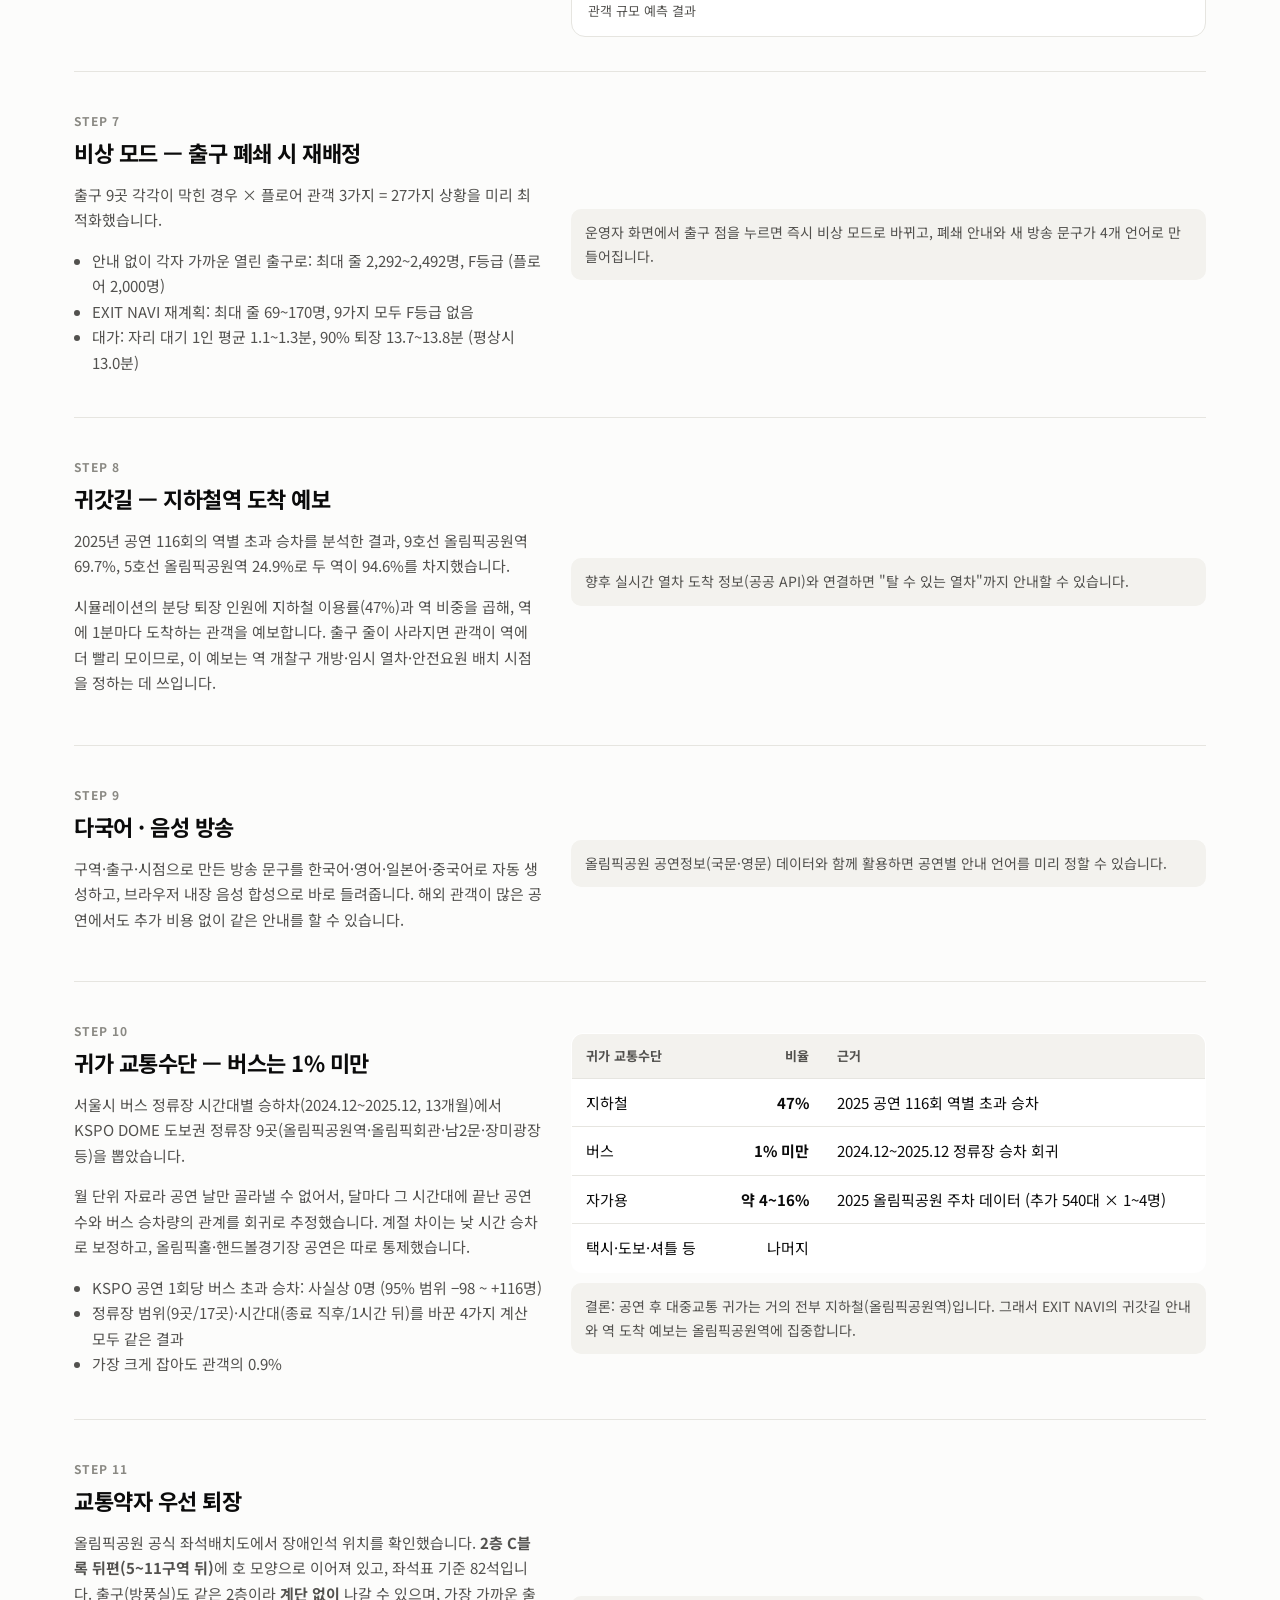
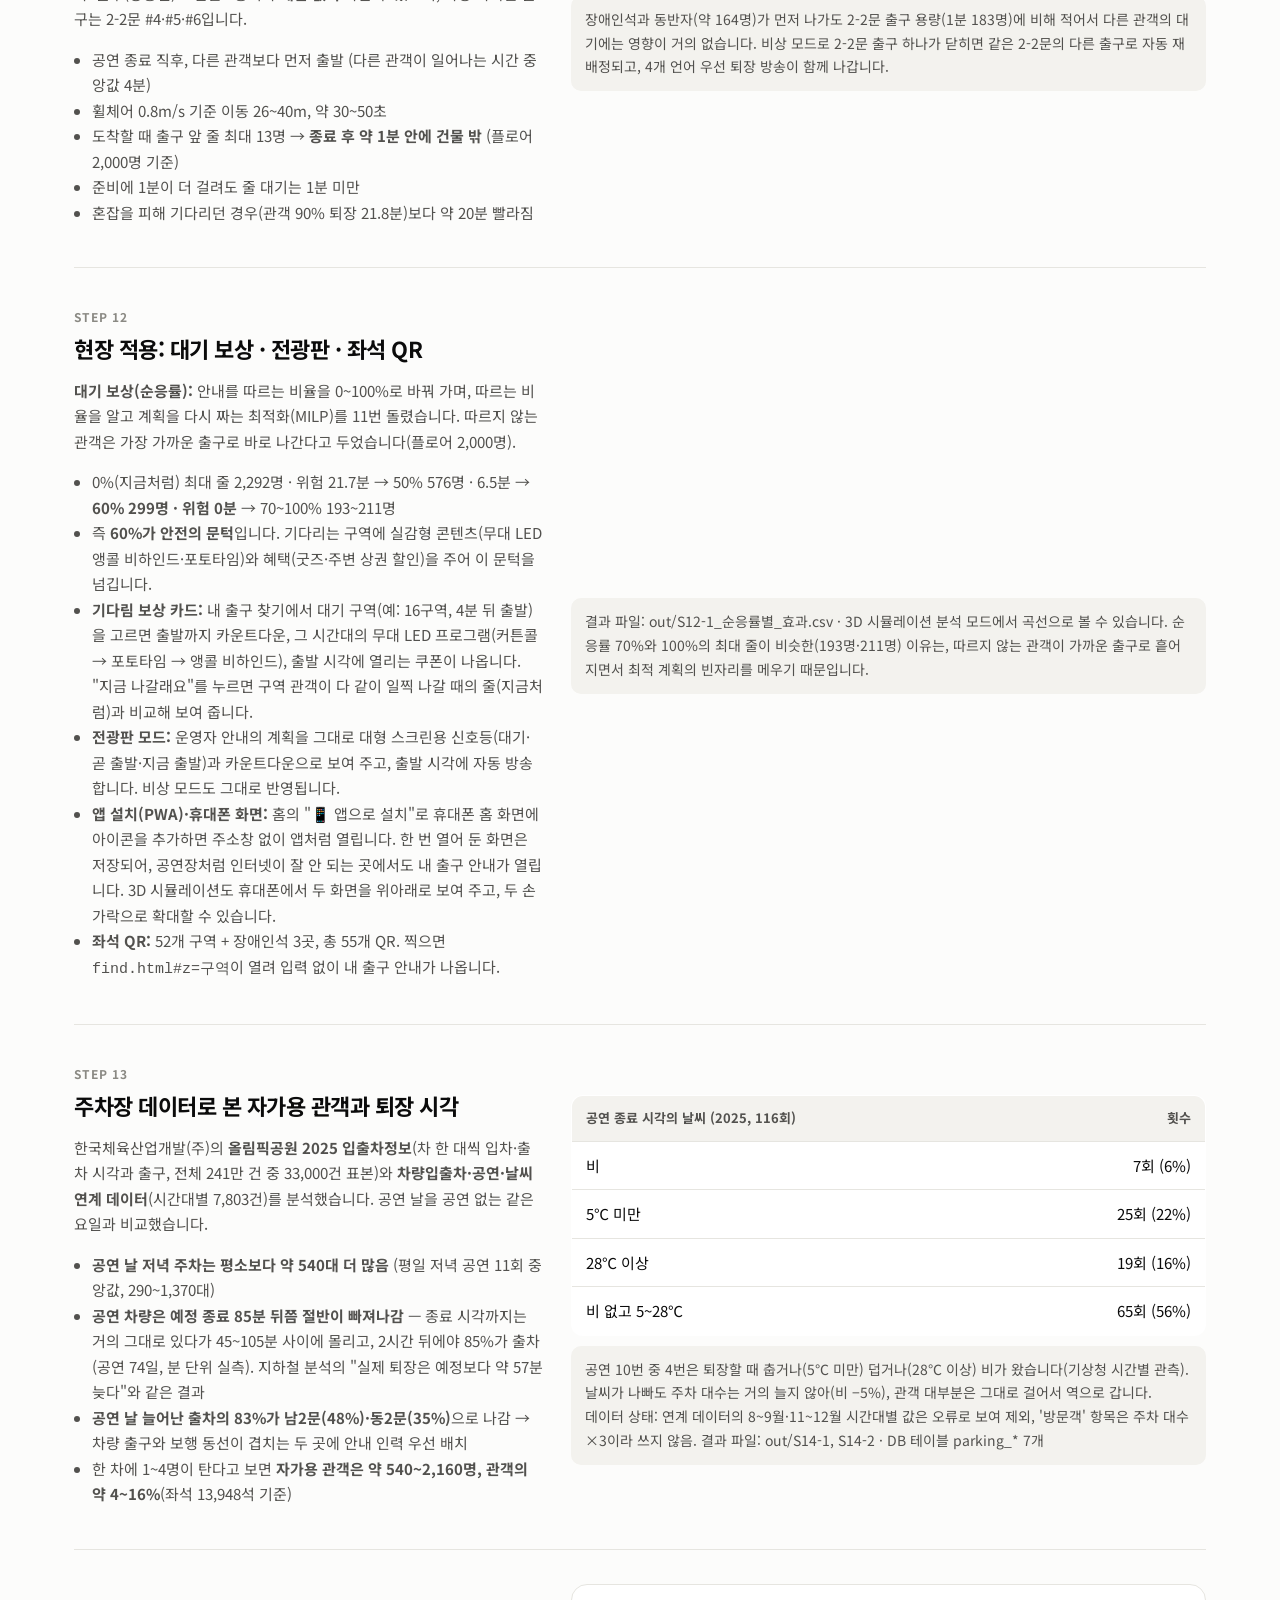
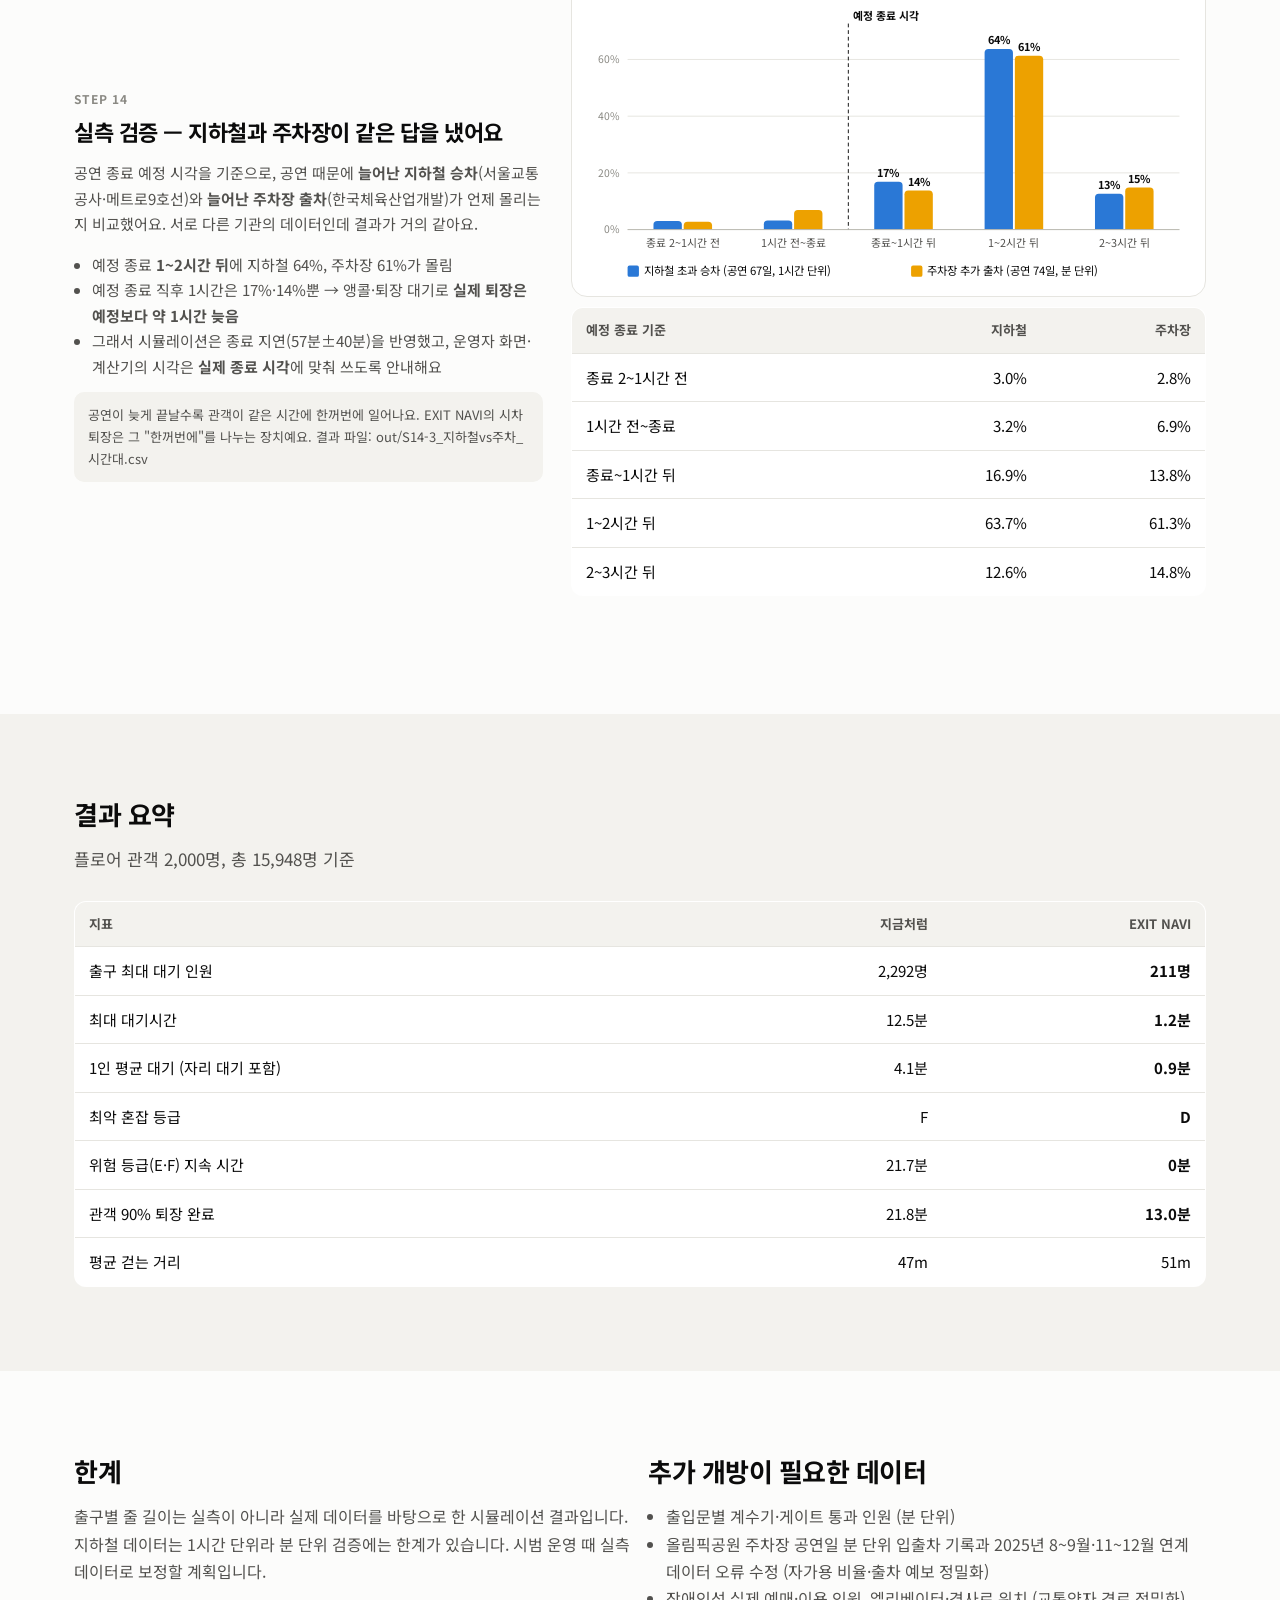
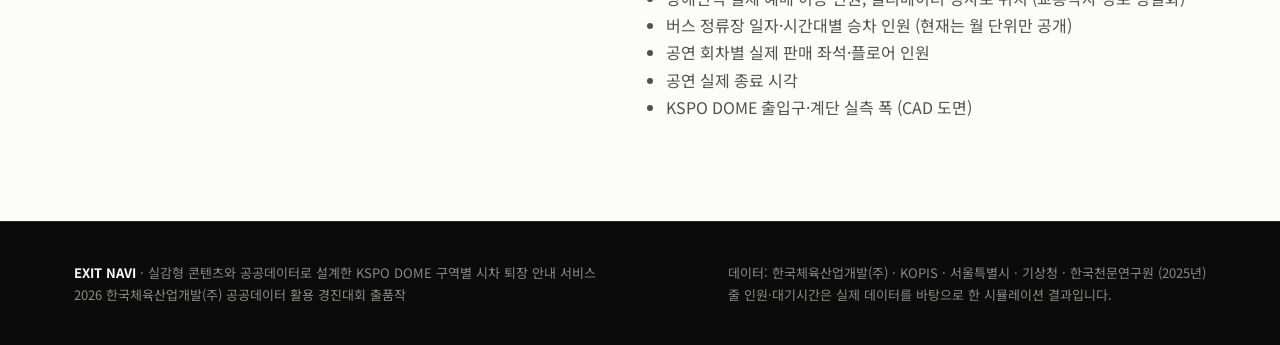
==== commit 0ba4bb12: "add: 추가 주차장 데이터" ====
--- a/about.html
+++ b/about.html
@@ -46,6 +46,7 @@
         <tr><td><span class="pill org">기관</span></td><td>KSPO DOME 3D 모델 (실감형 콘텐츠)</td><td>한국체육산업개발(주)</td><td>실제 치수 측정, 평면도 축척 보정, 3D 화면</td></tr>
         <tr><td><span class="pill org">기관</span></td><td>올림픽공원 공연정보 (국문·영문)</td><td>한국체육산업개발(주)</td><td>공연 일정·시작 시각·관객 규모</td></tr>
         <tr><td><span class="pill org">기관</span></td><td>KSPO DOME 층별 평면도·좌석배치도</td><td>한국체육산업개발(주)</td><td>52개 구역, 출구 9곳, 구역별 좌석 수</td></tr>
+        <tr><td><span class="pill org">기관</span></td><td>올림픽공원 2025 입출차정보(차량별, 241만 건) · 차량입출차·공연·날씨 연계 데이터(시간대별 7,803건)</td><td>한국체육산업개발(주)</td><td>공연 날 추가 주차, 분 단위 출차 시각·출구, 퇴장 시각 날씨</td></tr>
         <tr><td><span class="pill">타 기관</span></td><td>공연예술통합전산망(KOPIS) 공연정보</td><td>예술경영지원센터</td><td>공연 시간·장르·가격 → 관객 규모 예측</td></tr>
         <tr><td><span class="pill">타 기관</span></td><td>지하철 역별·시간대별 승하차 인원</td><td>서울특별시</td><td>공연 후 승차 급증으로 퇴장 시각 검증</td></tr>
         <tr><td><span class="pill">타 기관</span></td><td>버스노선별 정류장별 시간대별 승하차 인원</td><td>서울특별시</td><td>올림픽공원 주변 정류장 17곳, 2024.12~2025.12 → 버스 귀가 비율</td></tr>
@@ -118,7 +119,8 @@
           <tbody>
             <tr><td>지하철</td><td class="num"><b>47%</b></td><td>2025 공연 116회 역별 초과 승차</td></tr>
             <tr><td>버스</td><td class="num"><b>1% 미만</b></td><td>2024.12~2025.12 정류장 승차 회귀</td></tr>
-            <tr><td>자가용·택시·도보 등</td><td class="num">약 53%</td><td>나머지 (주차장 입출차 데이터로 분리 예정)</td></tr>
+            <tr><td>자가용</td><td class="num"><b>약 4~16%</b></td><td>2025 올림픽공원 주차 데이터 (추가 540대 × 1~4명)</td></tr>
+            <tr><td>택시·도보·셔틀 등</td><td class="num">나머지</td><td></td></tr>
           </tbody>
         </table></div>
         <p class="note" style="font-size:14px;margin-top:10px">결론: 공연 후 대중교통 귀가는 거의 전부 지하철(올림픽공원역)입니다. 그래서 EXIT NAVI의 귀갓길 안내와 역 도착 예보는 올림픽공원역에 집중합니다.</p>
@@ -140,6 +142,30 @@
         <li><b>앱 설치(PWA)·휴대폰 화면:</b> 홈의 "📱 앱으로 설치"로 휴대폰 홈 화면에 아이콘을 추가하면 주소창 없이 앱처럼 열립니다. 한 번 열어 둔 화면은 저장되어, 공연장처럼 인터넷이 잘 안 되는 곳에서도 내 출구 안내가 열립니다. 3D 시뮬레이션도 휴대폰에서 두 화면을 위아래로 보여 주고, 두 손가락으로 확대할 수 있습니다.</li>
         <li><b>좌석 QR:</b> 52개 구역 + 장애인석 3곳, 총 55개 QR. 찍으면 <code>find.html#z=구역</code>이 열려 입력 없이 내 출구 안내가 나옵니다.</li></ul></div>
       <div class="note" style="font-size:14px">결과 파일: out/S12-1_순응률별_효과.csv · 3D 시뮬레이션 분석 모드에서 곡선으로 볼 수 있습니다. 순응률 70%와 100%의 최대 줄이 비슷한(193명·211명) 이유는, 따르지 않는 관객이 가까운 출구로 흩어지면서 최적 계획의 빈자리를 메우기 때문입니다.</div>
+    </div>
+    <div class="step">
+      <div><span class="k">STEP 13</span><h3>주차장 데이터로 본 자가용 관객과 퇴장 시각</h3>
+        <p>한국체육산업개발(주)의 <b>올림픽공원 2025 입출차정보</b>(차 한 대씩 입차·출차 시각과 출구, 전체 241만 건 중 33,000건 표본)와 <b>차량입출차·공연·날씨 연계 데이터</b>(시간대별 7,803건)를 분석했습니다. 공연 날을 공연 없는 같은 요일과 비교했습니다.</p>
+        <ul><li><b>공연 날 저녁 주차는 평소보다 약 540대 더 많음</b> (평일 저녁 공연 11회 중앙값, 290~1,370대)</li>
+        <li><b>공연 차량은 예정 종료 85분 뒤쯤 절반이 빠져나감</b> — 종료 시각까지는 거의 그대로 있다가 45~105분 사이에 몰리고, 2시간 뒤에야 85%가 출차 (공연 74일, 분 단위 실측). 지하철 분석의 "실제 퇴장은 예정보다 약 57분 늦다"와 같은 결과</li>
+        <li><b>공연 날 늘어난 출차의 83%가 남2문(48%)·동2문(35%)</b>으로 나감 → 차량 출구와 보행 동선이 겹치는 두 곳에 안내 인력 우선 배치</li>
+        <li>한 차에 1~4명이 탄다고 보면 <b>자가용 관객은 약 540~2,160명, 관객의 약 4~16%</b>(좌석 13,948석 기준)</li></ul></div>
+      <div>
+        <div class="tbl"><table class="t">
+          <thead><tr><th>공연 종료 시각의 날씨 (2025, 116회)</th><th class="num">횟수</th></tr></thead>
+          <tbody><tr><td>비</td><td class="num">7회 (6%)</td></tr><tr><td>5℃ 미만</td><td class="num">25회 (22%)</td></tr><tr><td>28℃ 이상</td><td class="num">19회 (16%)</td></tr><tr><td>비 없고 5~28℃</td><td class="num">65회 (56%)</td></tr></tbody></table></div>
+        <p class="note" style="font-size:14px;margin-top:10px">공연 10번 중 4번은 퇴장할 때 춥거나(5℃ 미만) 덥거나(28℃ 이상) 비가 왔습니다(기상청 시간별 관측). 날씨가 나빠도 주차 대수는 거의 늘지 않아(비 −5%), 관객 대부분은 그대로 걸어서 역으로 갑니다.<br>데이터 상태: 연계 데이터의 8~9월·11~12월 시간대별 값은 오류로 보여 제외, '방문객' 항목은 주차 대수×3이라 쓰지 않음. 결과 파일: out/S14-1, S14-2 · DB 테이블 parking_* 7개</p>
+      </div>
+    </div>
+    <div class="step">
+      <div><span class="k">STEP 14</span><h3>실측 검증 — 지하철과 주차장이 같은 답을 냈어요</h3>
+        <p>공연 종료 예정 시각을 기준으로, 공연 때문에 <b>늘어난 지하철 승차</b>(서울교통공사·메트로9호선)와 <b>늘어난 주차장 출차</b>(한국체육산업개발)가 언제 몰리는지 비교했어요. 서로 다른 기관의 데이터인데 결과가 거의 같아요.</p>
+        <ul><li>예정 종료 <b>1~2시간 뒤</b>에 지하철 64%, 주차장 61%가 몰림</li>
+        <li>예정 종료 직후 1시간은 17%·14%뿐 → 앵콜·퇴장 대기로 <b>실제 퇴장은 예정보다 약 1시간 늦음</b></li>
+        <li>그래서 시뮬레이션은 종료 지연(57분±40분)을 반영했고, 운영자 화면·계산기의 시각은 <b>실제 종료 시각</b>에 맞춰 쓰도록 안내해요</li></ul>
+        <p class="note" style="font-size:13px">공연이 늦게 끝날수록 관객이 같은 시간에 한꺼번에 일어나요. EXIT NAVI의 시차 퇴장은 그 "한꺼번에"를 나누는 장치예요. 결과 파일: out/S14-3_지하철vs주차_시간대.csv</p></div>
+      <div><div style="background:#fff;border:1px solid var(--line);border-radius:16px;padding:14px"><svg viewBox="0 0 640 300" role="img" aria-label="공연 종료 기준 시간대별 지하철 초과 승차와 주차장 추가 출차 비율" style="width:100%;height:auto;display:block;font-family:'Noto Sans KR',sans-serif"><line x1="44" x2="628" y1="244.0" y2="244.0" stroke="#e6e5e0"/><text x="36" y="248.0" font-size="11" fill="#8a8983" text-anchor="end">0%</text><line x1="44" x2="628" y1="184.0" y2="184.0" stroke="#e6e5e0"/><text x="36" y="188.0" font-size="11" fill="#8a8983" text-anchor="end">20%</text><line x1="44" x2="628" y1="124.0" y2="124.0" stroke="#e6e5e0"/><text x="36" y="128.0" font-size="11" fill="#8a8983" text-anchor="end">40%</text><line x1="44" x2="628" y1="64.0" y2="64.0" stroke="#e6e5e0"/><text x="36" y="68.0" font-size="11" fill="#8a8983" text-anchor="end">60%</text><line x1="277.6" x2="277.6" y1="26" y2="244" stroke="#0b0b0b" stroke-dasharray="4 3"/><text x="282.6" y="22" font-size="11.5" font-weight="700" fill="#0b0b0b">예정 종료 시각</text><g><title>종료 2~1시간 전 · 지하철 초과 승차 3.0%</title><path d="M71.4,244 V239.0 Q71.4,235.0 75.4,235.0 H97.4 Q101.4,235.0 101.4,239.0 V244 Z" fill="#2a78d6"/></g><g><title>종료 2~1시간 전 · 주차장 추가 출차 2.8%</title><path d="M103.4,244 V239.6 Q103.4,235.6 107.4,235.6 H129.4 Q133.4,235.6 133.4,239.6 V244 Z" fill="#eda100"/></g><text x="102.4" y="262" font-size="11.5" fill="#52514e" text-anchor="middle">종료 2~1시간 전</text><g><title>1시간 전~종료 · 지하철 초과 승차 3.2%</title><path d="M188.2,244 V238.4 Q188.2,234.4 192.2,234.4 H214.2 Q218.2,234.4 218.2,238.4 V244 Z" fill="#2a78d6"/></g><g><title>1시간 전~종료 · 주차장 추가 출차 6.9%</title><path d="M220.2,244 V227.3 Q220.2,223.3 224.2,223.3 H246.2 Q250.2,223.3 250.2,227.3 V244 Z" fill="#eda100"/></g><text x="219.2" y="262" font-size="11.5" fill="#52514e" text-anchor="middle">1시간 전~종료</text><g><title>종료~1시간 뒤 · 지하철 초과 승차 16.9%</title><path d="M305.0,244 V197.3 Q305.0,193.3 309.0,193.3 H331.0 Q335.0,193.3 335.0,197.3 V244 Z" fill="#2a78d6"/><text x="320.0" y="188.3" font-size="11.5" font-weight="700" fill="#0b0b0b" text-anchor="middle">17%</text></g><g><title>종료~1시간 뒤 · 주차장 추가 출차 13.8%</title><path d="M337.0,244 V206.6 Q337.0,202.6 341.0,202.6 H363.0 Q367.0,202.6 367.0,206.6 V244 Z" fill="#eda100"/><text x="352.0" y="197.6" font-size="11.5" font-weight="700" fill="#0b0b0b" text-anchor="middle">14%</text></g><text x="336.0" y="262" font-size="11.5" fill="#52514e" text-anchor="middle">종료~1시간 뒤</text><g><title>1~2시간 뒤 · 지하철 초과 승차 63.7%</title><path d="M421.8,244 V56.9 Q421.8,52.9 425.8,52.9 H447.8 Q451.8,52.9 451.8,56.9 V244 Z" fill="#2a78d6"/><text x="436.8" y="47.9" font-size="11.5" font-weight="700" fill="#0b0b0b" text-anchor="middle">64%</text></g><g><title>1~2시간 뒤 · 주차장 추가 출차 61.3%</title><path d="M453.8,244 V64.1 Q453.8,60.1 457.8,60.1 H479.8 Q483.8,60.1 483.8,64.1 V244 Z" fill="#eda100"/><text x="468.8" y="55.1" font-size="11.5" font-weight="700" fill="#0b0b0b" text-anchor="middle">61%</text></g><text x="452.8" y="262" font-size="11.5" fill="#52514e" text-anchor="middle">1~2시간 뒤</text><g><title>2~3시간 뒤 · 지하철 초과 승차 12.6%</title><path d="M538.6,244 V210.2 Q538.6,206.2 542.6,206.2 H564.6 Q568.6,206.2 568.6,210.2 V244 Z" fill="#2a78d6"/><text x="553.6" y="201.2" font-size="11.5" font-weight="700" fill="#0b0b0b" text-anchor="middle">13%</text></g><g><title>2~3시간 뒤 · 주차장 추가 출차 14.8%</title><path d="M570.6,244 V203.6 Q570.6,199.6 574.6,199.6 H596.6 Q600.6,199.6 600.6,203.6 V244 Z" fill="#eda100"/><text x="585.6" y="194.6" font-size="11.5" font-weight="700" fill="#0b0b0b" text-anchor="middle">15%</text></g><text x="569.6" y="262" font-size="11.5" fill="#52514e" text-anchor="middle">2~3시간 뒤</text><line x1="44" x2="628" y1="244" y2="244" stroke="#b9b8b0"/><rect x="44" y="282" width="12" height="12" rx="2" fill="#2a78d6"/><text x="61" y="292" font-size="12" fill="#0b0b0b">지하철 초과 승차 (공연 67일, 1시간 단위)</text><rect x="344" y="282" width="12" height="12" rx="2" fill="#eda100"/><text x="361" y="292" font-size="12" fill="#0b0b0b">주차장 추가 출차 (공연 74일, 분 단위)</text></svg></div>
+        <div class="tbl" style="margin-top:10px"><table class="t"><thead><tr><th>예정 종료 기준</th><th class="num">지하철</th><th class="num">주차장</th></tr></thead><tbody><tr><td>종료 2~1시간 전</td><td class='num'>3.0%</td><td class='num'>2.8%</td></tr><tr><td>1시간 전~종료</td><td class='num'>3.2%</td><td class='num'>6.9%</td></tr><tr><td>종료~1시간 뒤</td><td class='num'>16.9%</td><td class='num'>13.8%</td></tr><tr><td>1~2시간 뒤</td><td class='num'>63.7%</td><td class='num'>61.3%</td></tr><tr><td>2~3시간 뒤</td><td class='num'>12.6%</td><td class='num'>14.8%</td></tr></tbody></table></div></div>
     </div>
   </div>
 </section>
@@ -175,7 +201,7 @@
       <h2 class="t" style="font-size:26px">추가 개방이 필요한 데이터</h2>
       <ul style="color:var(--ink2);padding-left:18px">
         <li>출입문별 계수기·게이트 통과 인원 (분 단위)</li>
-        <li>올림픽공원 주차장 공연일 분 단위 입출차 기록 (자가용 귀가 비율 분리)</li>
+        <li>올림픽공원 주차장 공연일 분 단위 입출차 기록과 2025년 8~9월·11~12월 연계 데이터 오류 수정 (자가용 비율·출차 예보 정밀화)</li>
         <li>장애인석 실제 예매·이용 인원, 엘리베이터·경사로 위치 (교통약자 경로 정밀화)</li>
         <li>버스 정류장 일자·시간대별 승차 인원 (현재는 월 단위만 공개)</li>
         <li>공연 회차별 실제 판매 좌석·플로어 인원</li>
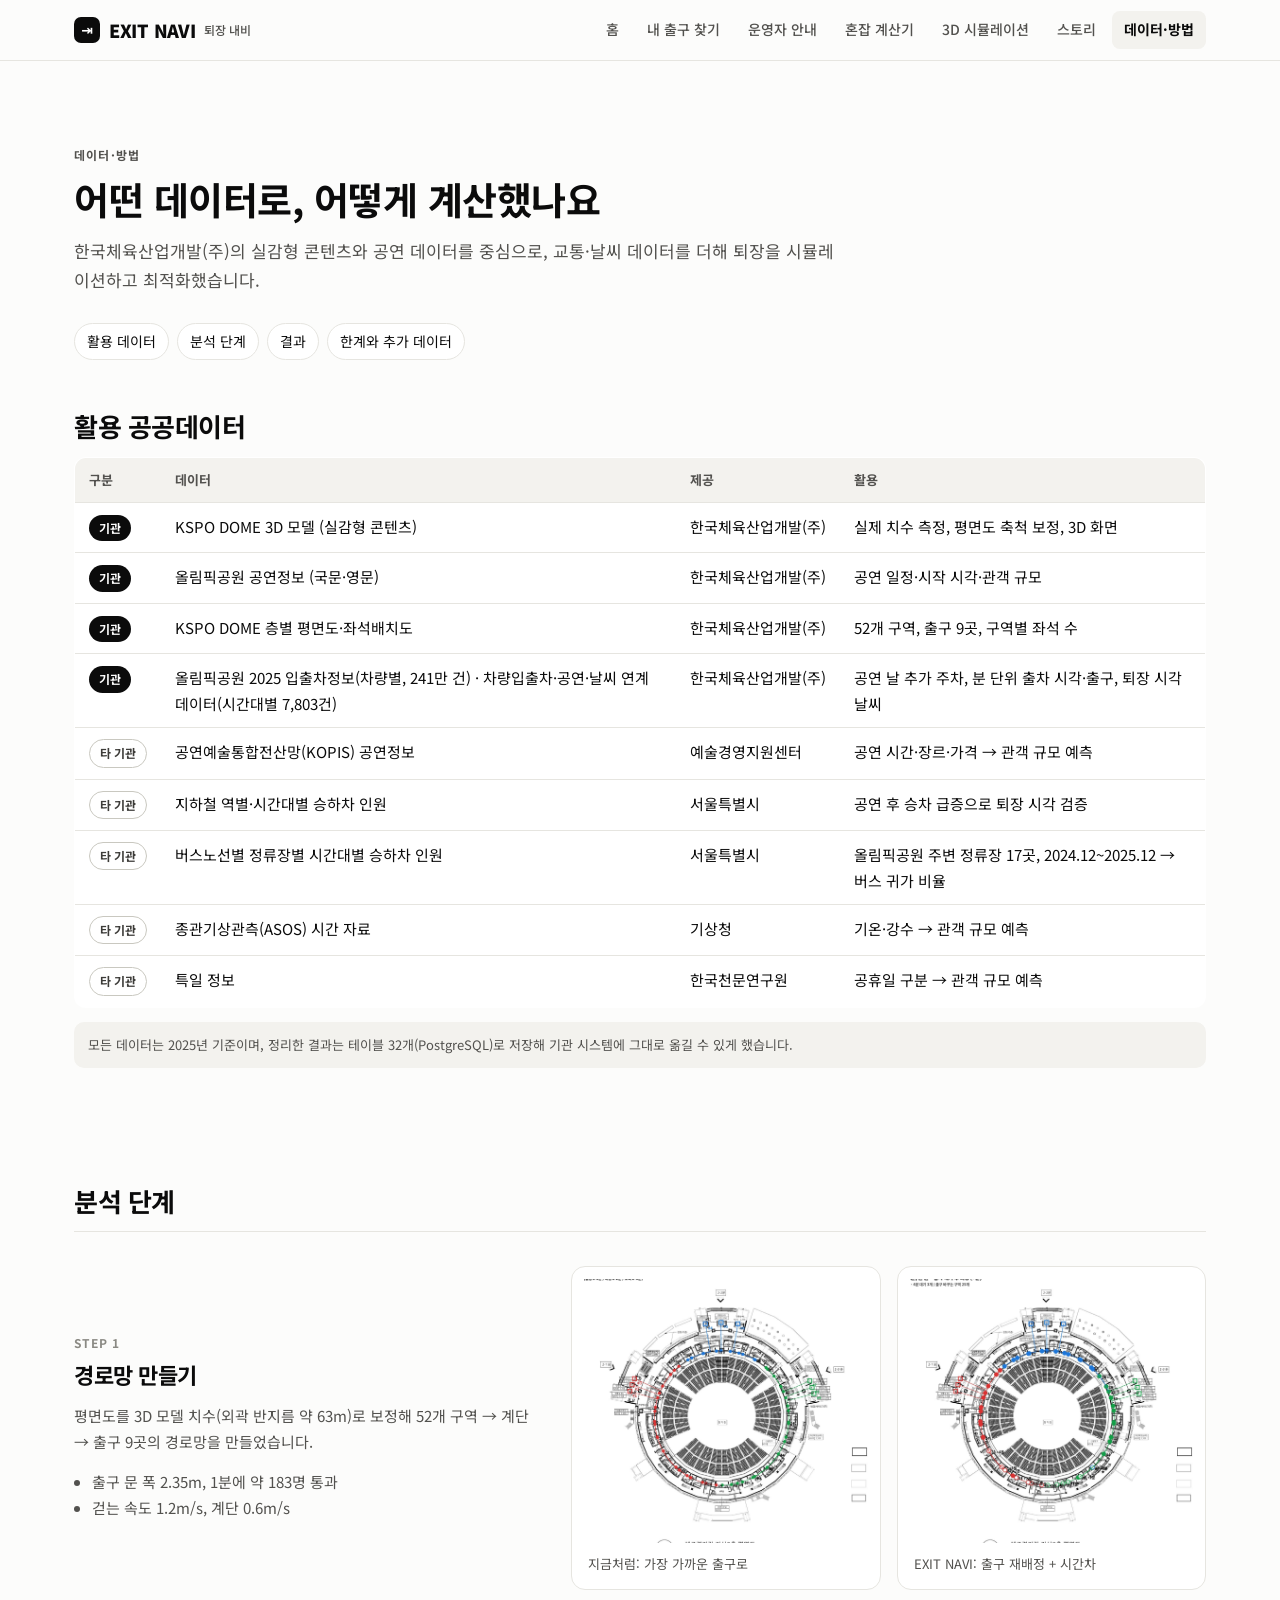
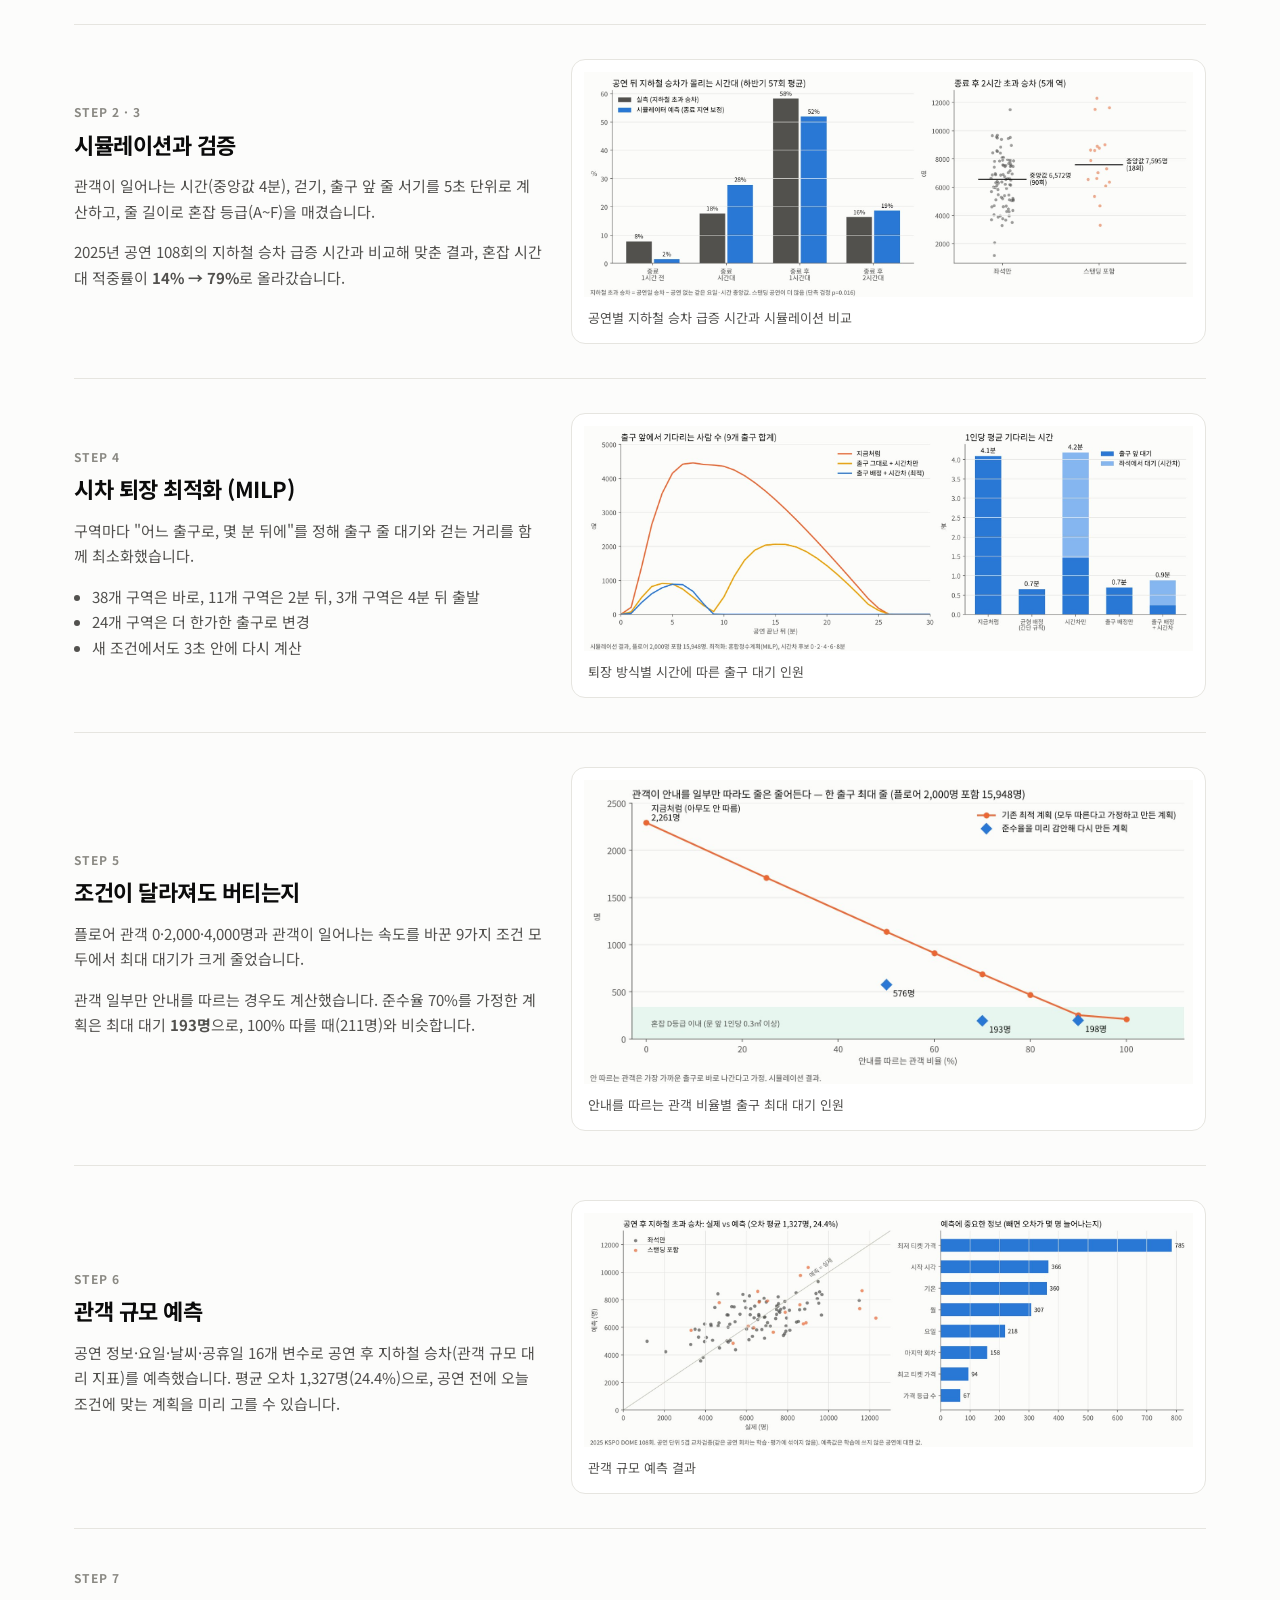
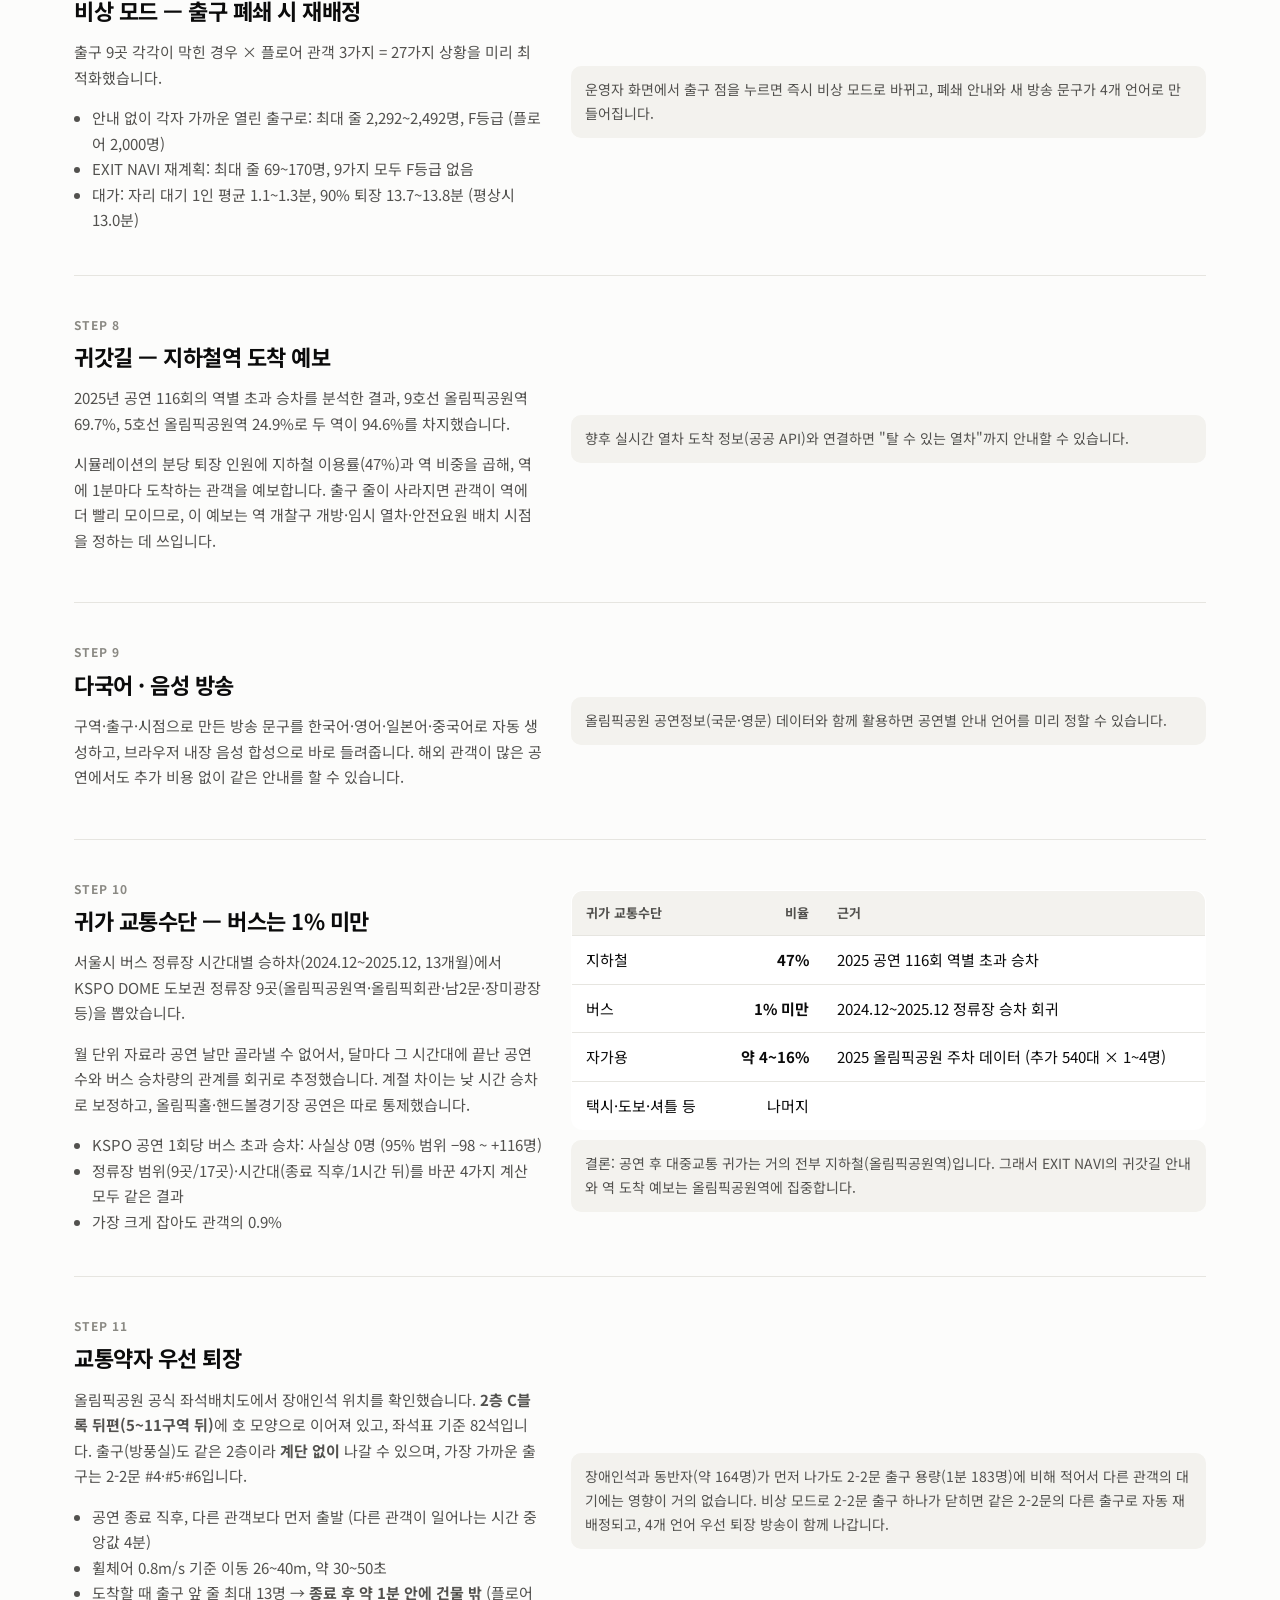
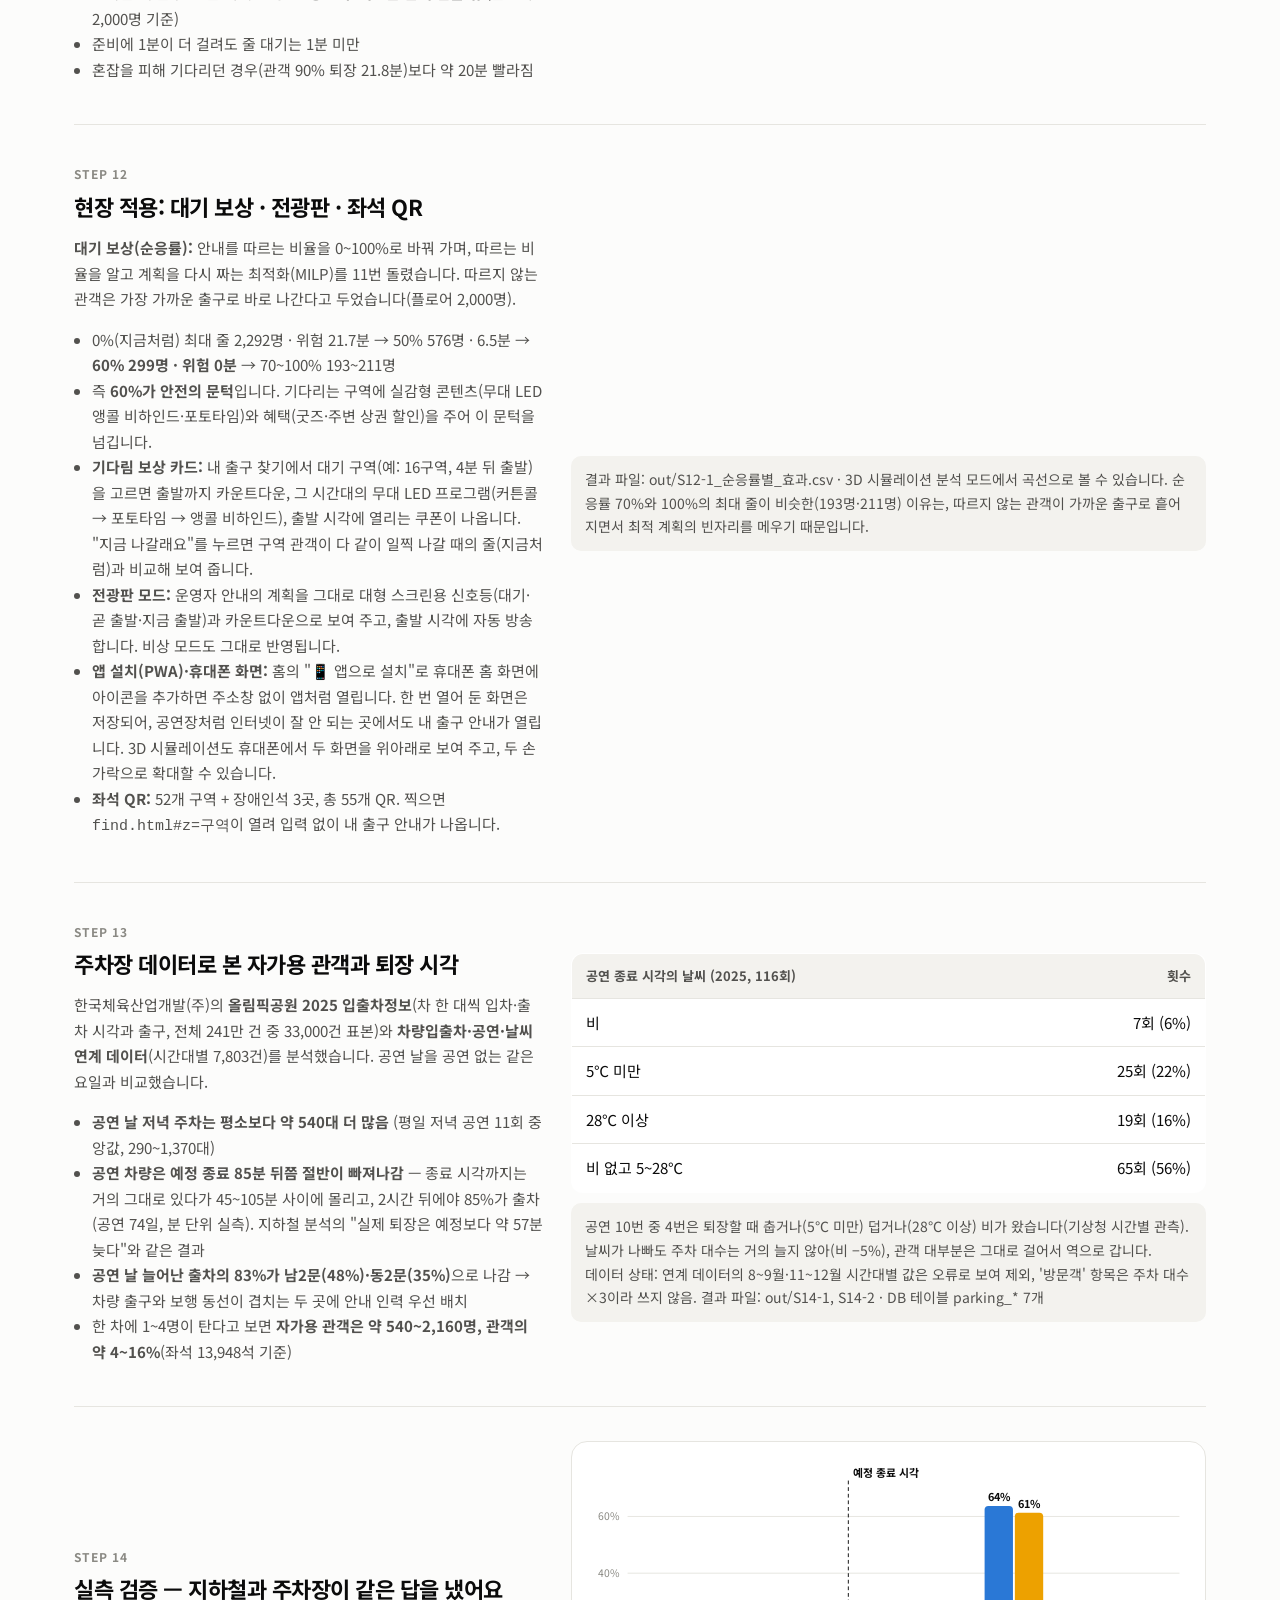
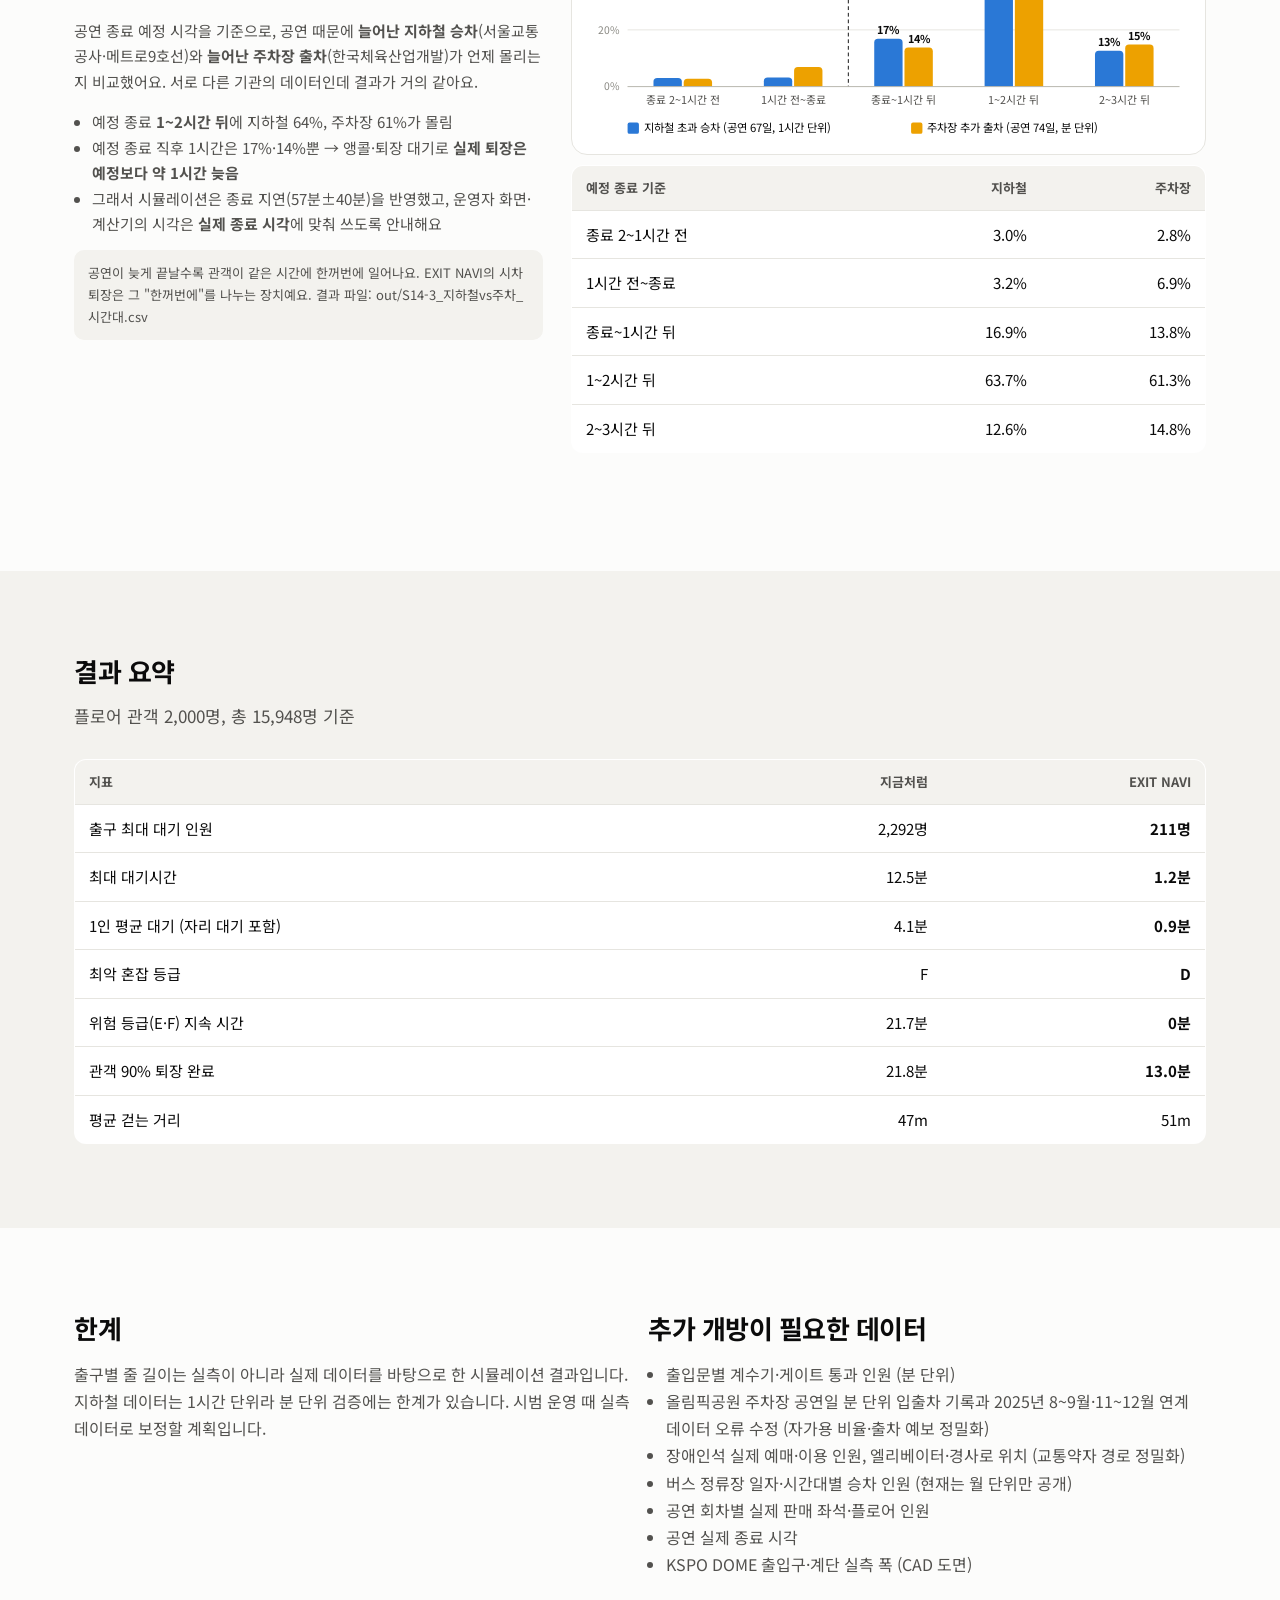
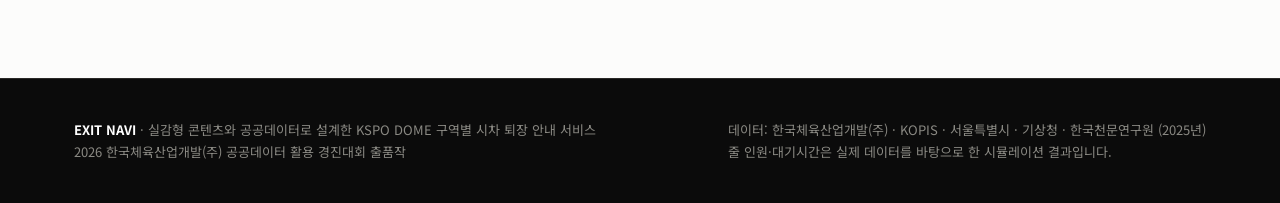
==== commit 436889f0: "fix: about 수정" ====
--- a/about.html
+++ b/about.html
@@ -24,6 +24,10 @@
 .step ul{padding-left:18px;margin:8px 0}
 .step .k{font-size:12px;font-weight:700;color:var(--ink3);letter-spacing:.08em}
 @media(max-width:860px){.step{grid-template-columns:1fr}}
+#data .pill{white-space:nowrap;padding:3px 10px}
+#data .pill:not(.org){background:#fff;border:1px solid #c9c8c0;color:#3d3c39}
+#data td:first-child{width:1%;white-space:nowrap}
+@media(min-width:861px){#data td:nth-child(3){white-space:nowrap}}
 </style>
 </head>
 <body>
@@ -55,7 +59,7 @@
       </tbody>
     </table>
     </div>
-    <p class="note" style="margin-top:14px">모든 데이터는 2025년 기준이며, 정리한 결과는 테이블 14개(PostgreSQL)로 저장해 기관 시스템에 그대로 옮길 수 있게 했습니다.</p>
+    <p class="note" style="margin-top:14px">모든 데이터는 2025년 기준이며, 정리한 결과는 테이블 32개(PostgreSQL)로 저장해 기관 시스템에 그대로 옮길 수 있게 했습니다.</p>
   </div>
 </section>
 
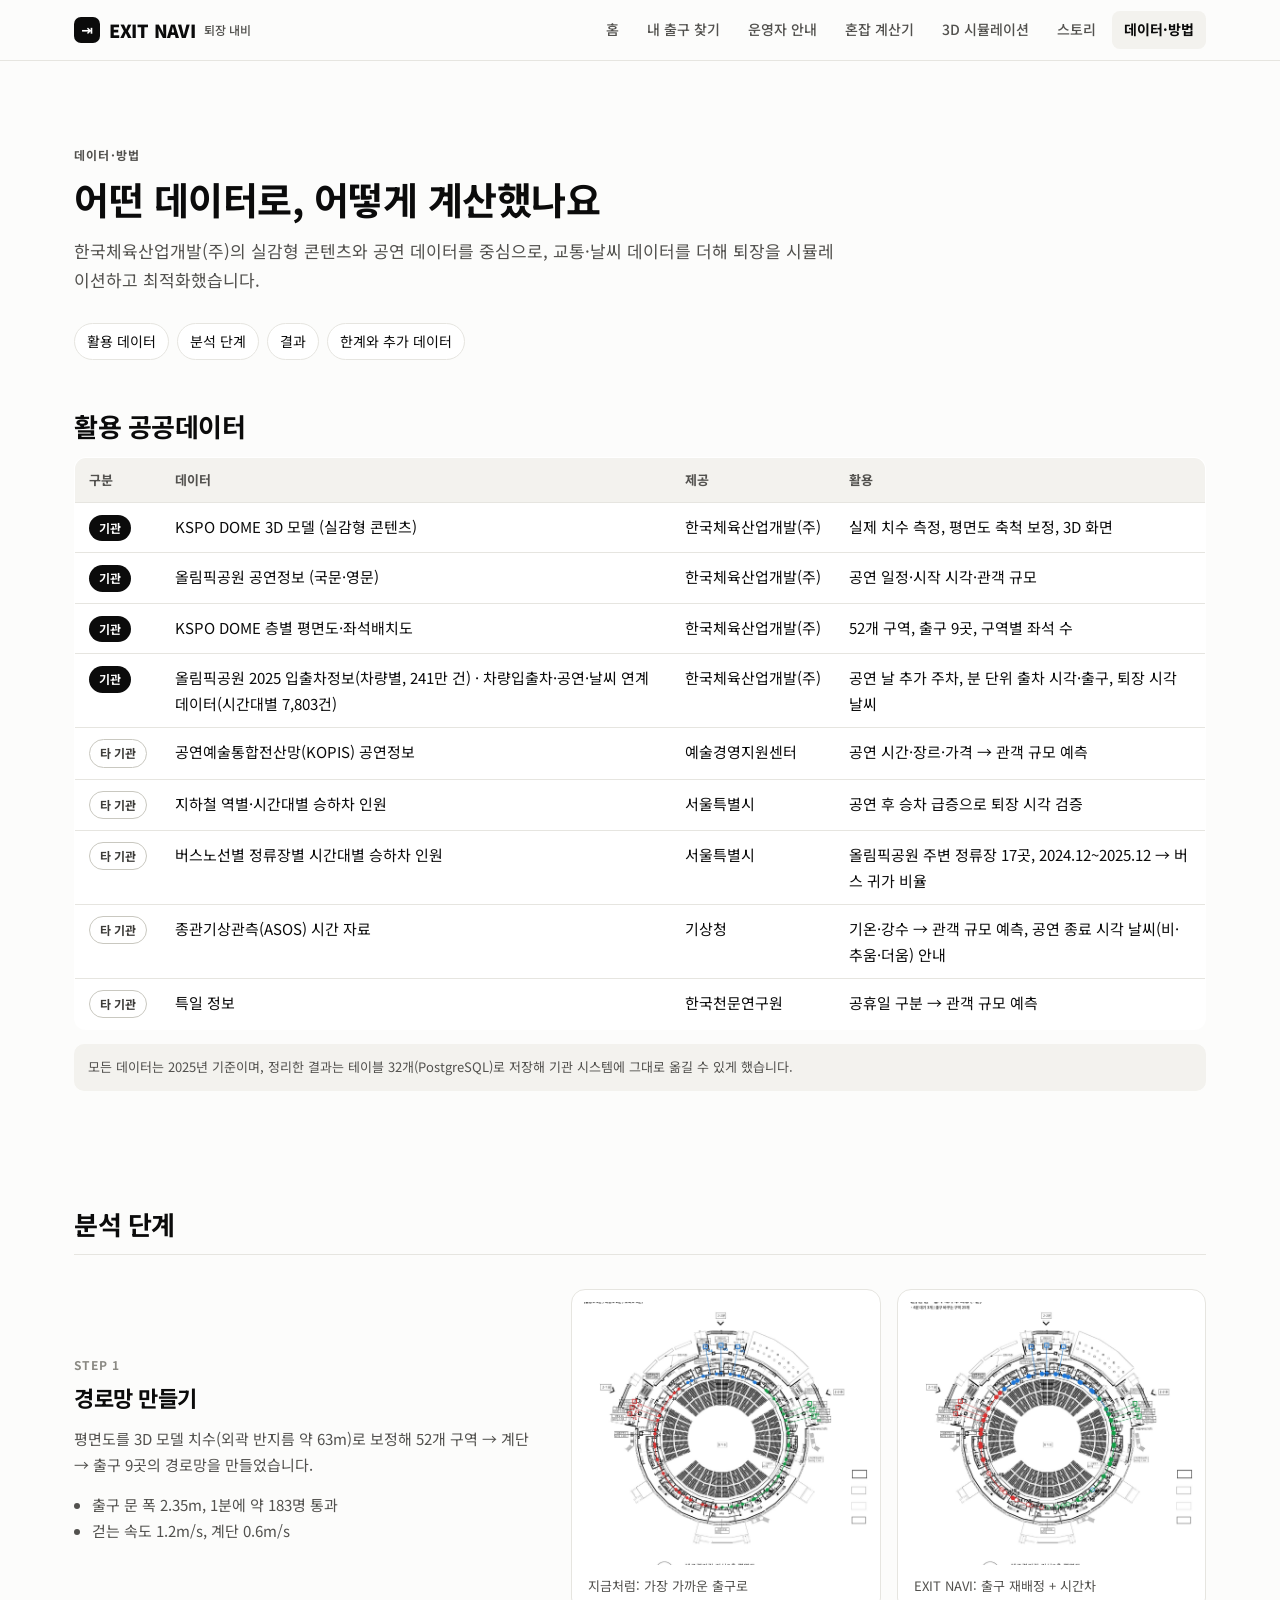
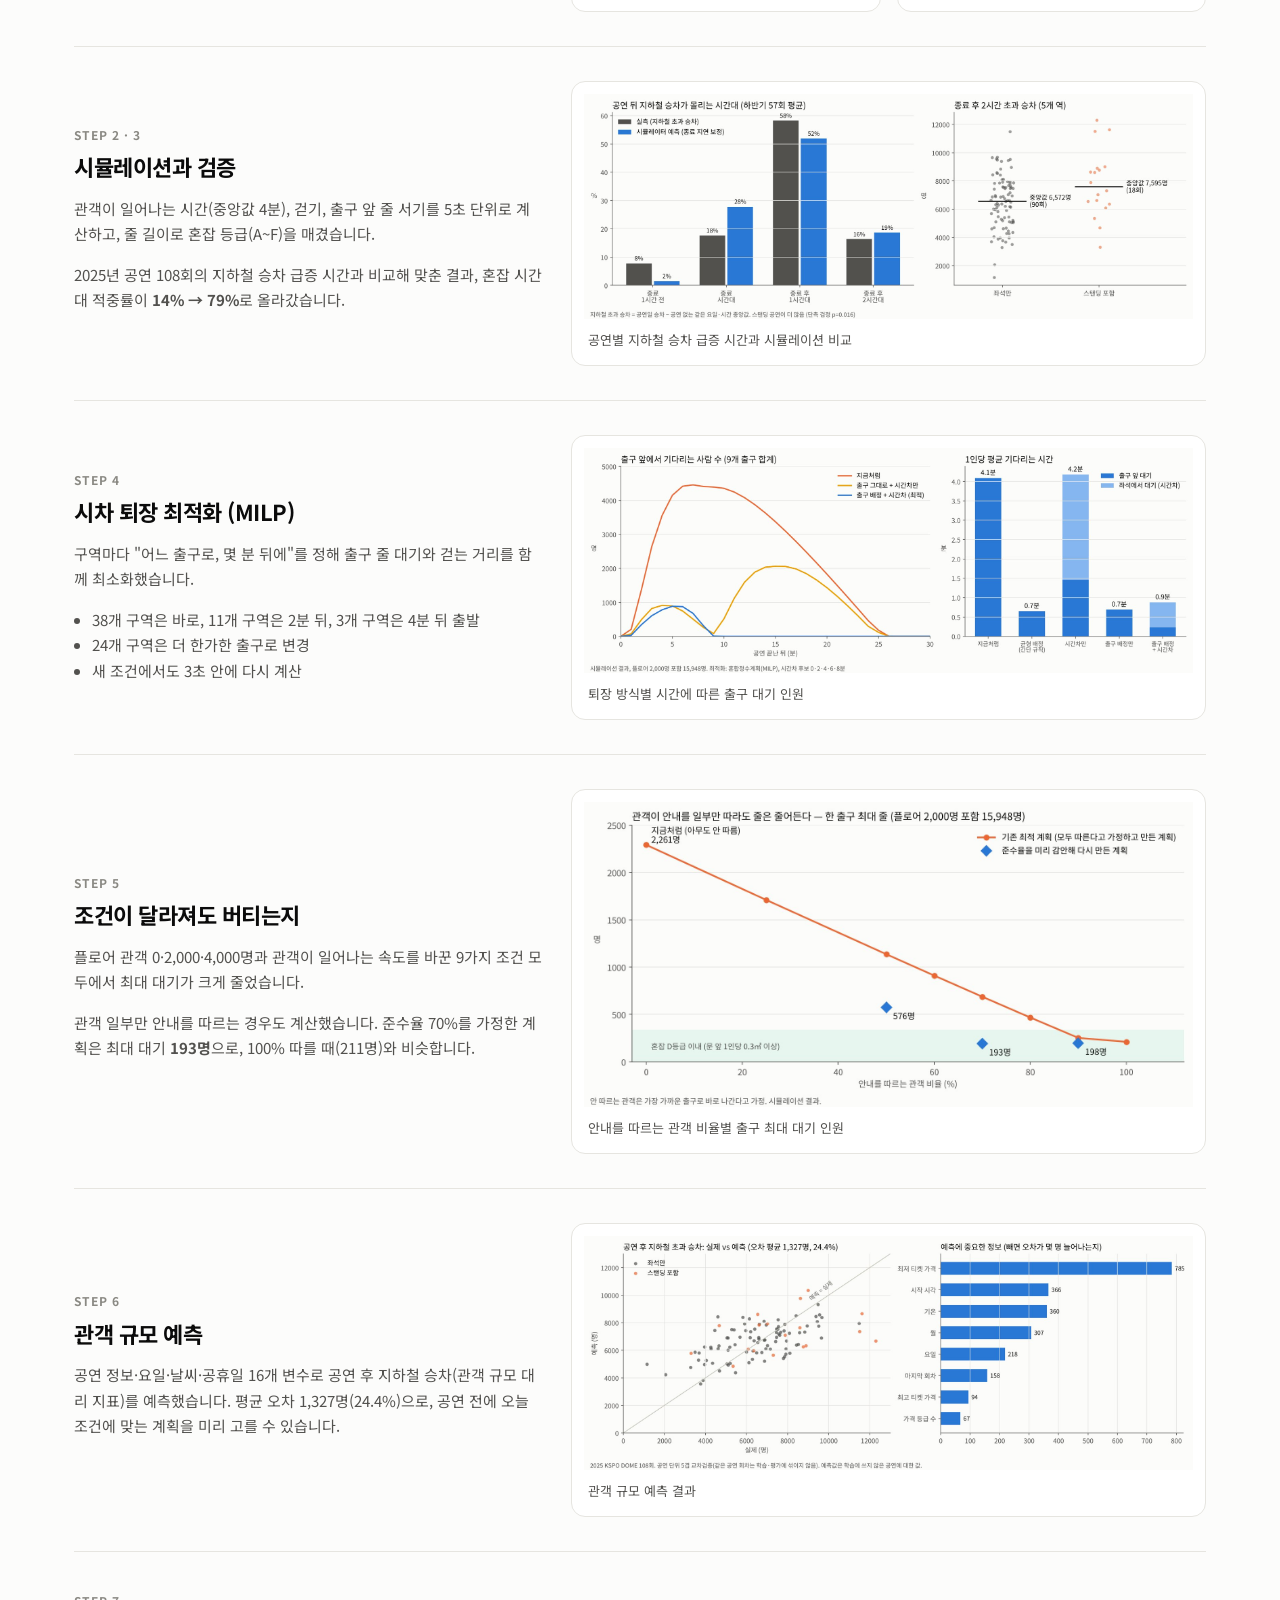
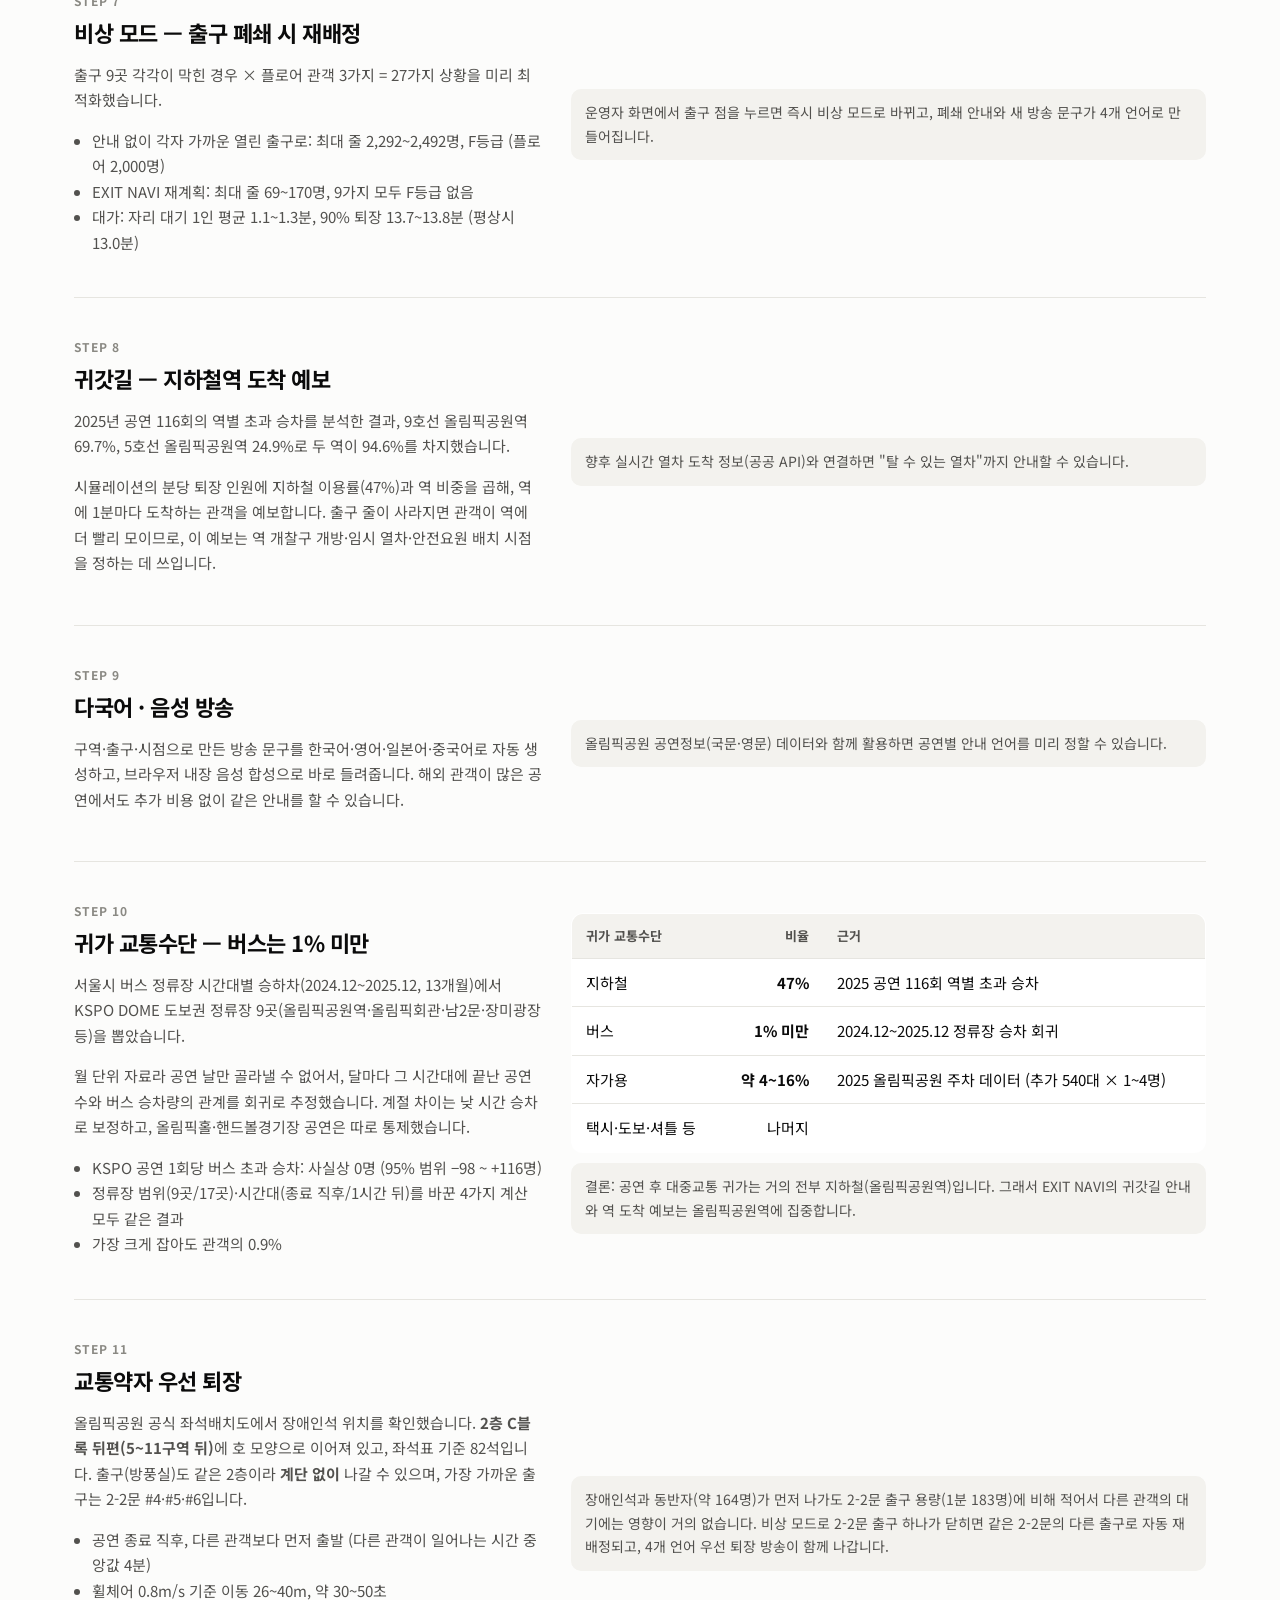
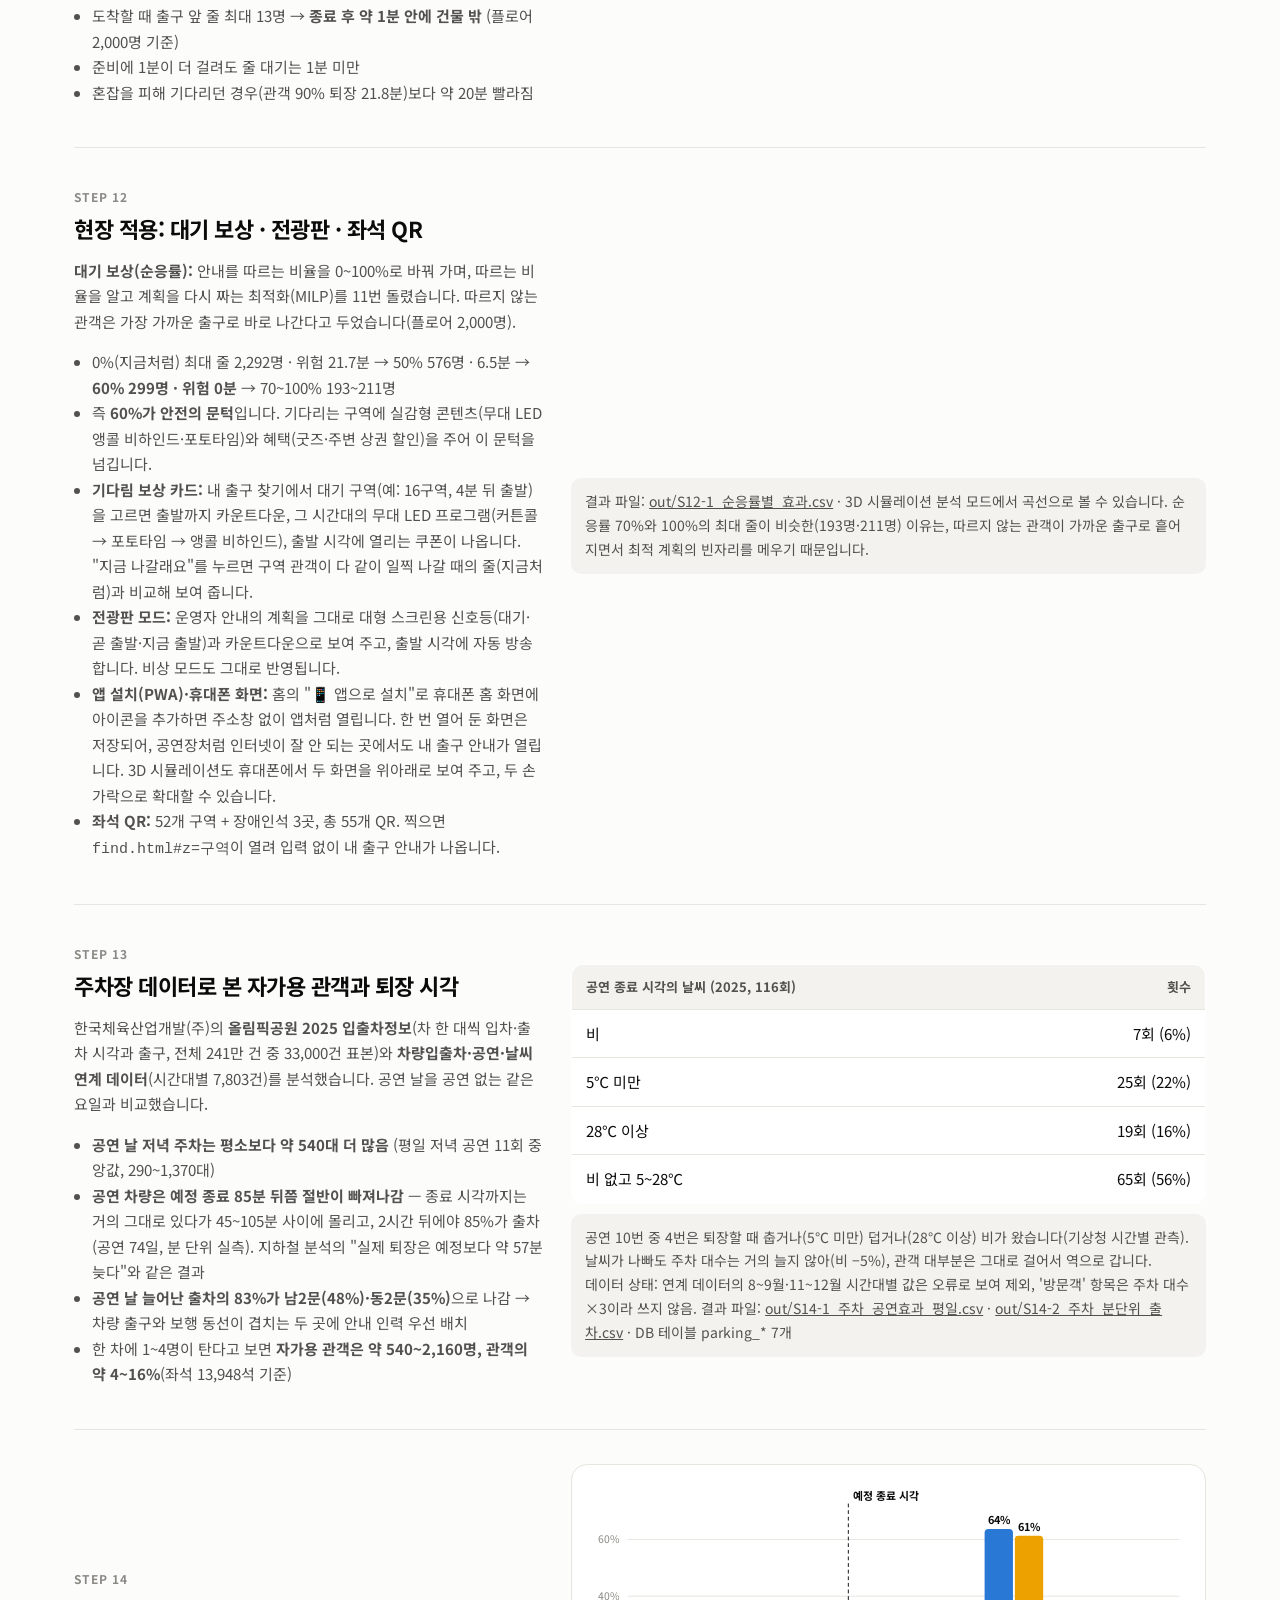
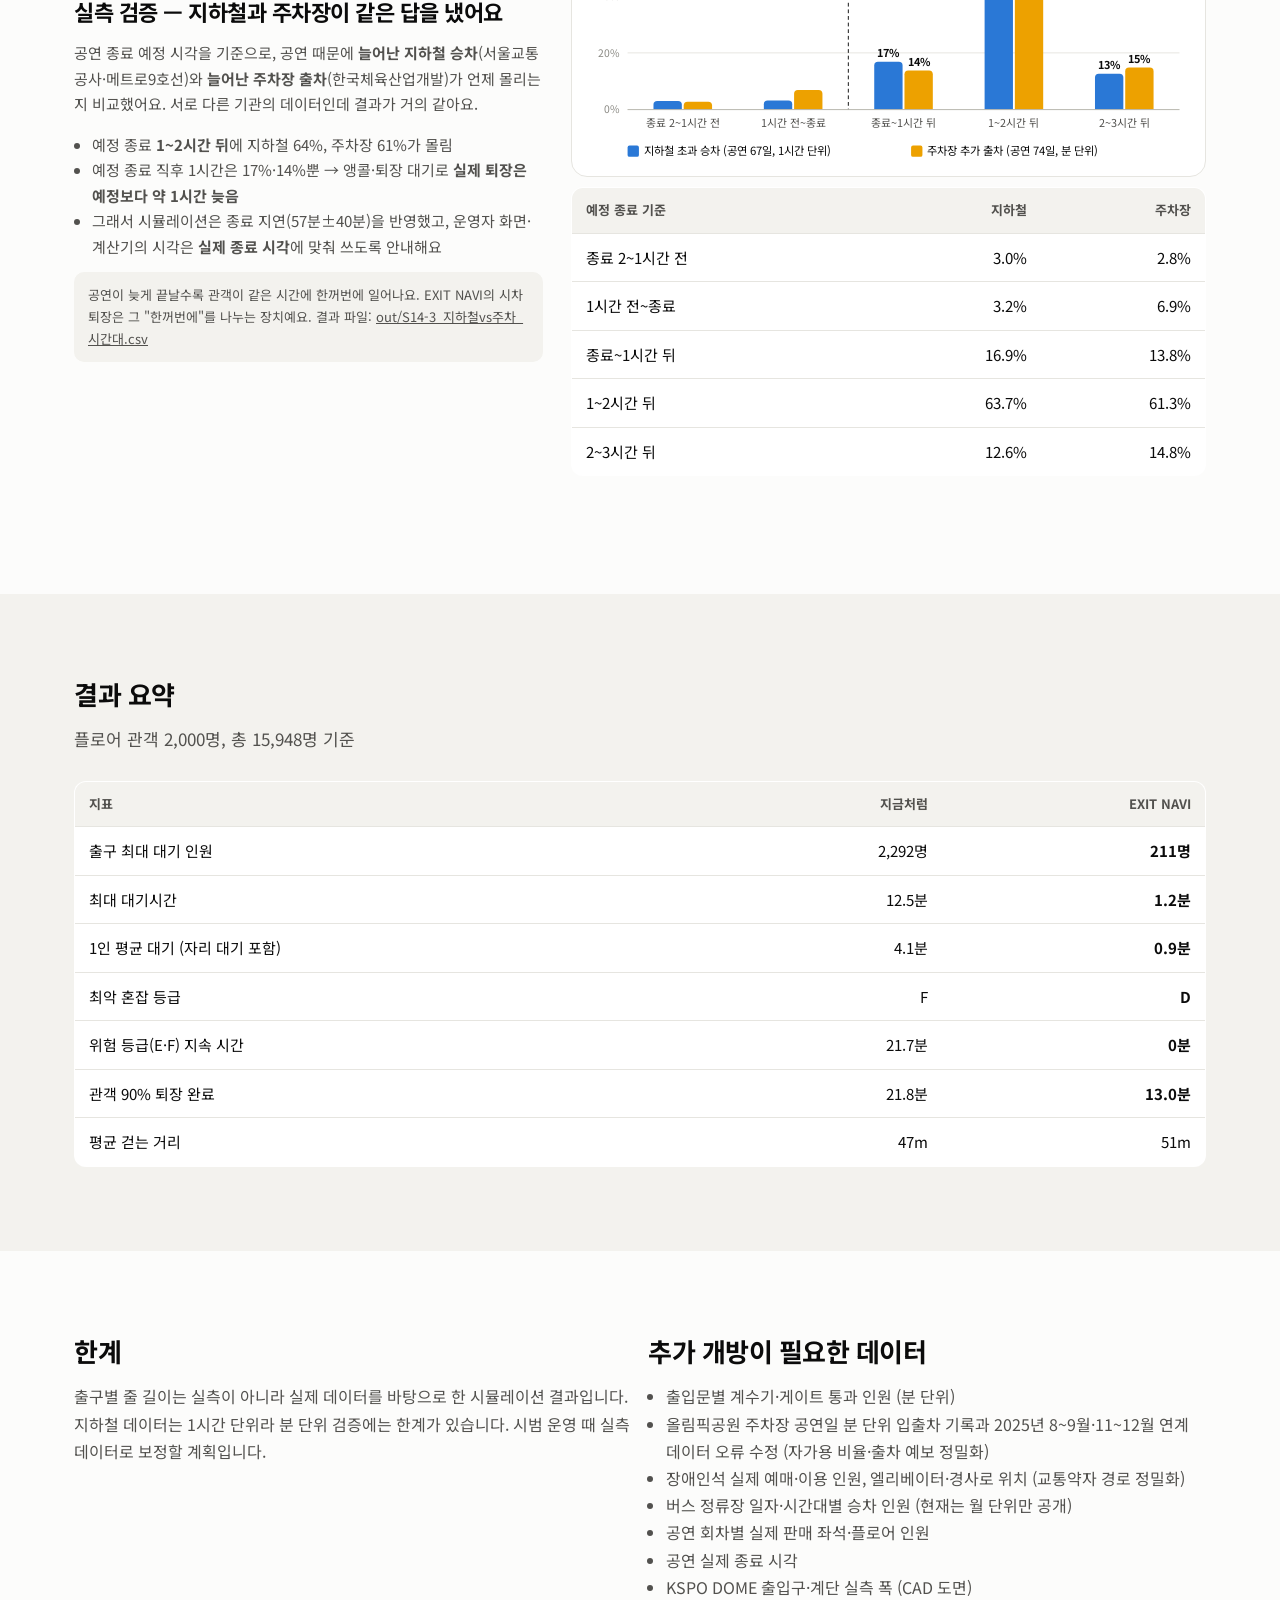
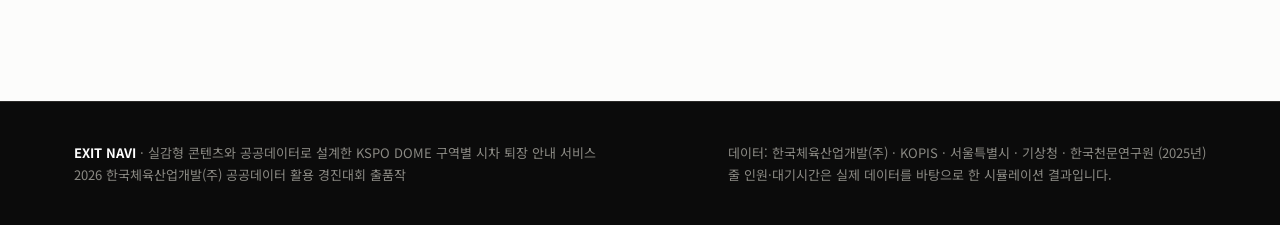
==== commit 4d9f1cb8: "fix: 일관성 검사" ====
--- a/about.html
+++ b/about.html
@@ -54,7 +54,7 @@
         <tr><td><span class="pill">타 기관</span></td><td>공연예술통합전산망(KOPIS) 공연정보</td><td>예술경영지원센터</td><td>공연 시간·장르·가격 → 관객 규모 예측</td></tr>
         <tr><td><span class="pill">타 기관</span></td><td>지하철 역별·시간대별 승하차 인원</td><td>서울특별시</td><td>공연 후 승차 급증으로 퇴장 시각 검증</td></tr>
         <tr><td><span class="pill">타 기관</span></td><td>버스노선별 정류장별 시간대별 승하차 인원</td><td>서울특별시</td><td>올림픽공원 주변 정류장 17곳, 2024.12~2025.12 → 버스 귀가 비율</td></tr>
-        <tr><td><span class="pill">타 기관</span></td><td>종관기상관측(ASOS) 시간 자료</td><td>기상청</td><td>기온·강수 → 관객 규모 예측</td></tr>
+        <tr><td><span class="pill">타 기관</span></td><td>종관기상관측(ASOS) 시간 자료</td><td>기상청</td><td>기온·강수 → 관객 규모 예측, 공연 종료 시각 날씨(비·추움·더움) 안내</td></tr>
         <tr><td><span class="pill">타 기관</span></td><td>특일 정보</td><td>한국천문연구원</td><td>공휴일 구분 → 관객 규모 예측</td></tr>
       </tbody>
     </table>
@@ -145,7 +145,7 @@
         <li><b>전광판 모드:</b> 운영자 안내의 계획을 그대로 대형 스크린용 신호등(대기·곧 출발·지금 출발)과 카운트다운으로 보여 주고, 출발 시각에 자동 방송합니다. 비상 모드도 그대로 반영됩니다.</li>
         <li><b>앱 설치(PWA)·휴대폰 화면:</b> 홈의 "📱 앱으로 설치"로 휴대폰 홈 화면에 아이콘을 추가하면 주소창 없이 앱처럼 열립니다. 한 번 열어 둔 화면은 저장되어, 공연장처럼 인터넷이 잘 안 되는 곳에서도 내 출구 안내가 열립니다. 3D 시뮬레이션도 휴대폰에서 두 화면을 위아래로 보여 주고, 두 손가락으로 확대할 수 있습니다.</li>
         <li><b>좌석 QR:</b> 52개 구역 + 장애인석 3곳, 총 55개 QR. 찍으면 <code>find.html#z=구역</code>이 열려 입력 없이 내 출구 안내가 나옵니다.</li></ul></div>
-      <div class="note" style="font-size:14px">결과 파일: out/S12-1_순응률별_효과.csv · 3D 시뮬레이션 분석 모드에서 곡선으로 볼 수 있습니다. 순응률 70%와 100%의 최대 줄이 비슷한(193명·211명) 이유는, 따르지 않는 관객이 가까운 출구로 흩어지면서 최적 계획의 빈자리를 메우기 때문입니다.</div>
+      <div class="note" style="font-size:14px">결과 파일: <a href="out/S12-1_순응률별_효과.csv" download>out/S12-1_순응률별_효과.csv</a> · 3D 시뮬레이션 분석 모드에서 곡선으로 볼 수 있습니다. 순응률 70%와 100%의 최대 줄이 비슷한(193명·211명) 이유는, 따르지 않는 관객이 가까운 출구로 흩어지면서 최적 계획의 빈자리를 메우기 때문입니다.</div>
     </div>
     <div class="step">
       <div><span class="k">STEP 13</span><h3>주차장 데이터로 본 자가용 관객과 퇴장 시각</h3>
@@ -158,7 +158,7 @@
         <div class="tbl"><table class="t">
           <thead><tr><th>공연 종료 시각의 날씨 (2025, 116회)</th><th class="num">횟수</th></tr></thead>
           <tbody><tr><td>비</td><td class="num">7회 (6%)</td></tr><tr><td>5℃ 미만</td><td class="num">25회 (22%)</td></tr><tr><td>28℃ 이상</td><td class="num">19회 (16%)</td></tr><tr><td>비 없고 5~28℃</td><td class="num">65회 (56%)</td></tr></tbody></table></div>
-        <p class="note" style="font-size:14px;margin-top:10px">공연 10번 중 4번은 퇴장할 때 춥거나(5℃ 미만) 덥거나(28℃ 이상) 비가 왔습니다(기상청 시간별 관측). 날씨가 나빠도 주차 대수는 거의 늘지 않아(비 −5%), 관객 대부분은 그대로 걸어서 역으로 갑니다.<br>데이터 상태: 연계 데이터의 8~9월·11~12월 시간대별 값은 오류로 보여 제외, '방문객' 항목은 주차 대수×3이라 쓰지 않음. 결과 파일: out/S14-1, S14-2 · DB 테이블 parking_* 7개</p>
+        <p class="note" style="font-size:14px;margin-top:10px">공연 10번 중 4번은 퇴장할 때 춥거나(5℃ 미만) 덥거나(28℃ 이상) 비가 왔습니다(기상청 시간별 관측). 날씨가 나빠도 주차 대수는 거의 늘지 않아(비 −5%), 관객 대부분은 그대로 걸어서 역으로 갑니다.<br>데이터 상태: 연계 데이터의 8~9월·11~12월 시간대별 값은 오류로 보여 제외, '방문객' 항목은 주차 대수×3이라 쓰지 않음. 결과 파일: <a href="out/S14-1_주차_공연효과_평일.csv" download>out/S14-1_주차_공연효과_평일.csv</a> · <a href="out/S14-2_주차_분단위_출차.csv" download>out/S14-2_주차_분단위_출차.csv</a> · DB 테이블 parking_* 7개</p>
       </div>
     </div>
     <div class="step">
@@ -167,7 +167,7 @@
         <ul><li>예정 종료 <b>1~2시간 뒤</b>에 지하철 64%, 주차장 61%가 몰림</li>
         <li>예정 종료 직후 1시간은 17%·14%뿐 → 앵콜·퇴장 대기로 <b>실제 퇴장은 예정보다 약 1시간 늦음</b></li>
         <li>그래서 시뮬레이션은 종료 지연(57분±40분)을 반영했고, 운영자 화면·계산기의 시각은 <b>실제 종료 시각</b>에 맞춰 쓰도록 안내해요</li></ul>
-        <p class="note" style="font-size:13px">공연이 늦게 끝날수록 관객이 같은 시간에 한꺼번에 일어나요. EXIT NAVI의 시차 퇴장은 그 "한꺼번에"를 나누는 장치예요. 결과 파일: out/S14-3_지하철vs주차_시간대.csv</p></div>
+        <p class="note" style="font-size:13px">공연이 늦게 끝날수록 관객이 같은 시간에 한꺼번에 일어나요. EXIT NAVI의 시차 퇴장은 그 "한꺼번에"를 나누는 장치예요. 결과 파일: <a href="out/S14-3_지하철vs주차_시간대.csv" download>out/S14-3_지하철vs주차_시간대.csv</a></p></div>
       <div><div style="background:#fff;border:1px solid var(--line);border-radius:16px;padding:14px"><svg viewBox="0 0 640 300" role="img" aria-label="공연 종료 기준 시간대별 지하철 초과 승차와 주차장 추가 출차 비율" style="width:100%;height:auto;display:block;font-family:'Noto Sans KR',sans-serif"><line x1="44" x2="628" y1="244.0" y2="244.0" stroke="#e6e5e0"/><text x="36" y="248.0" font-size="11" fill="#8a8983" text-anchor="end">0%</text><line x1="44" x2="628" y1="184.0" y2="184.0" stroke="#e6e5e0"/><text x="36" y="188.0" font-size="11" fill="#8a8983" text-anchor="end">20%</text><line x1="44" x2="628" y1="124.0" y2="124.0" stroke="#e6e5e0"/><text x="36" y="128.0" font-size="11" fill="#8a8983" text-anchor="end">40%</text><line x1="44" x2="628" y1="64.0" y2="64.0" stroke="#e6e5e0"/><text x="36" y="68.0" font-size="11" fill="#8a8983" text-anchor="end">60%</text><line x1="277.6" x2="277.6" y1="26" y2="244" stroke="#0b0b0b" stroke-dasharray="4 3"/><text x="282.6" y="22" font-size="11.5" font-weight="700" fill="#0b0b0b">예정 종료 시각</text><g><title>종료 2~1시간 전 · 지하철 초과 승차 3.0%</title><path d="M71.4,244 V239.0 Q71.4,235.0 75.4,235.0 H97.4 Q101.4,235.0 101.4,239.0 V244 Z" fill="#2a78d6"/></g><g><title>종료 2~1시간 전 · 주차장 추가 출차 2.8%</title><path d="M103.4,244 V239.6 Q103.4,235.6 107.4,235.6 H129.4 Q133.4,235.6 133.4,239.6 V244 Z" fill="#eda100"/></g><text x="102.4" y="262" font-size="11.5" fill="#52514e" text-anchor="middle">종료 2~1시간 전</text><g><title>1시간 전~종료 · 지하철 초과 승차 3.2%</title><path d="M188.2,244 V238.4 Q188.2,234.4 192.2,234.4 H214.2 Q218.2,234.4 218.2,238.4 V244 Z" fill="#2a78d6"/></g><g><title>1시간 전~종료 · 주차장 추가 출차 6.9%</title><path d="M220.2,244 V227.3 Q220.2,223.3 224.2,223.3 H246.2 Q250.2,223.3 250.2,227.3 V244 Z" fill="#eda100"/></g><text x="219.2" y="262" font-size="11.5" fill="#52514e" text-anchor="middle">1시간 전~종료</text><g><title>종료~1시간 뒤 · 지하철 초과 승차 16.9%</title><path d="M305.0,244 V197.3 Q305.0,193.3 309.0,193.3 H331.0 Q335.0,193.3 335.0,197.3 V244 Z" fill="#2a78d6"/><text x="320.0" y="188.3" font-size="11.5" font-weight="700" fill="#0b0b0b" text-anchor="middle">17%</text></g><g><title>종료~1시간 뒤 · 주차장 추가 출차 13.8%</title><path d="M337.0,244 V206.6 Q337.0,202.6 341.0,202.6 H363.0 Q367.0,202.6 367.0,206.6 V244 Z" fill="#eda100"/><text x="352.0" y="197.6" font-size="11.5" font-weight="700" fill="#0b0b0b" text-anchor="middle">14%</text></g><text x="336.0" y="262" font-size="11.5" fill="#52514e" text-anchor="middle">종료~1시간 뒤</text><g><title>1~2시간 뒤 · 지하철 초과 승차 63.7%</title><path d="M421.8,244 V56.9 Q421.8,52.9 425.8,52.9 H447.8 Q451.8,52.9 451.8,56.9 V244 Z" fill="#2a78d6"/><text x="436.8" y="47.9" font-size="11.5" font-weight="700" fill="#0b0b0b" text-anchor="middle">64%</text></g><g><title>1~2시간 뒤 · 주차장 추가 출차 61.3%</title><path d="M453.8,244 V64.1 Q453.8,60.1 457.8,60.1 H479.8 Q483.8,60.1 483.8,64.1 V244 Z" fill="#eda100"/><text x="468.8" y="55.1" font-size="11.5" font-weight="700" fill="#0b0b0b" text-anchor="middle">61%</text></g><text x="452.8" y="262" font-size="11.5" fill="#52514e" text-anchor="middle">1~2시간 뒤</text><g><title>2~3시간 뒤 · 지하철 초과 승차 12.6%</title><path d="M538.6,244 V210.2 Q538.6,206.2 542.6,206.2 H564.6 Q568.6,206.2 568.6,210.2 V244 Z" fill="#2a78d6"/><text x="553.6" y="201.2" font-size="11.5" font-weight="700" fill="#0b0b0b" text-anchor="middle">13%</text></g><g><title>2~3시간 뒤 · 주차장 추가 출차 14.8%</title><path d="M570.6,244 V203.6 Q570.6,199.6 574.6,199.6 H596.6 Q600.6,199.6 600.6,203.6 V244 Z" fill="#eda100"/><text x="585.6" y="194.6" font-size="11.5" font-weight="700" fill="#0b0b0b" text-anchor="middle">15%</text></g><text x="569.6" y="262" font-size="11.5" fill="#52514e" text-anchor="middle">2~3시간 뒤</text><line x1="44" x2="628" y1="244" y2="244" stroke="#b9b8b0"/><rect x="44" y="282" width="12" height="12" rx="2" fill="#2a78d6"/><text x="61" y="292" font-size="12" fill="#0b0b0b">지하철 초과 승차 (공연 67일, 1시간 단위)</text><rect x="344" y="282" width="12" height="12" rx="2" fill="#eda100"/><text x="361" y="292" font-size="12" fill="#0b0b0b">주차장 추가 출차 (공연 74일, 분 단위)</text></svg></div>
         <div class="tbl" style="margin-top:10px"><table class="t"><thead><tr><th>예정 종료 기준</th><th class="num">지하철</th><th class="num">주차장</th></tr></thead><tbody><tr><td>종료 2~1시간 전</td><td class='num'>3.0%</td><td class='num'>2.8%</td></tr><tr><td>1시간 전~종료</td><td class='num'>3.2%</td><td class='num'>6.9%</td></tr><tr><td>종료~1시간 뒤</td><td class='num'>16.9%</td><td class='num'>13.8%</td></tr><tr><td>1~2시간 뒤</td><td class='num'>63.7%</td><td class='num'>61.3%</td></tr><tr><td>2~3시간 뒤</td><td class='num'>12.6%</td><td class='num'>14.8%</td></tr></tbody></table></div></div>
     </div>
@@ -216,7 +216,7 @@
   </div>
 </section>
 <script src="js/nav.js"></script>
-<script src="js/tour.js?v=3"></script>
+<script src="js/tour.js?v=4"></script>
 <script src="js/pwa.js"></script>
 </body>
 </html>
